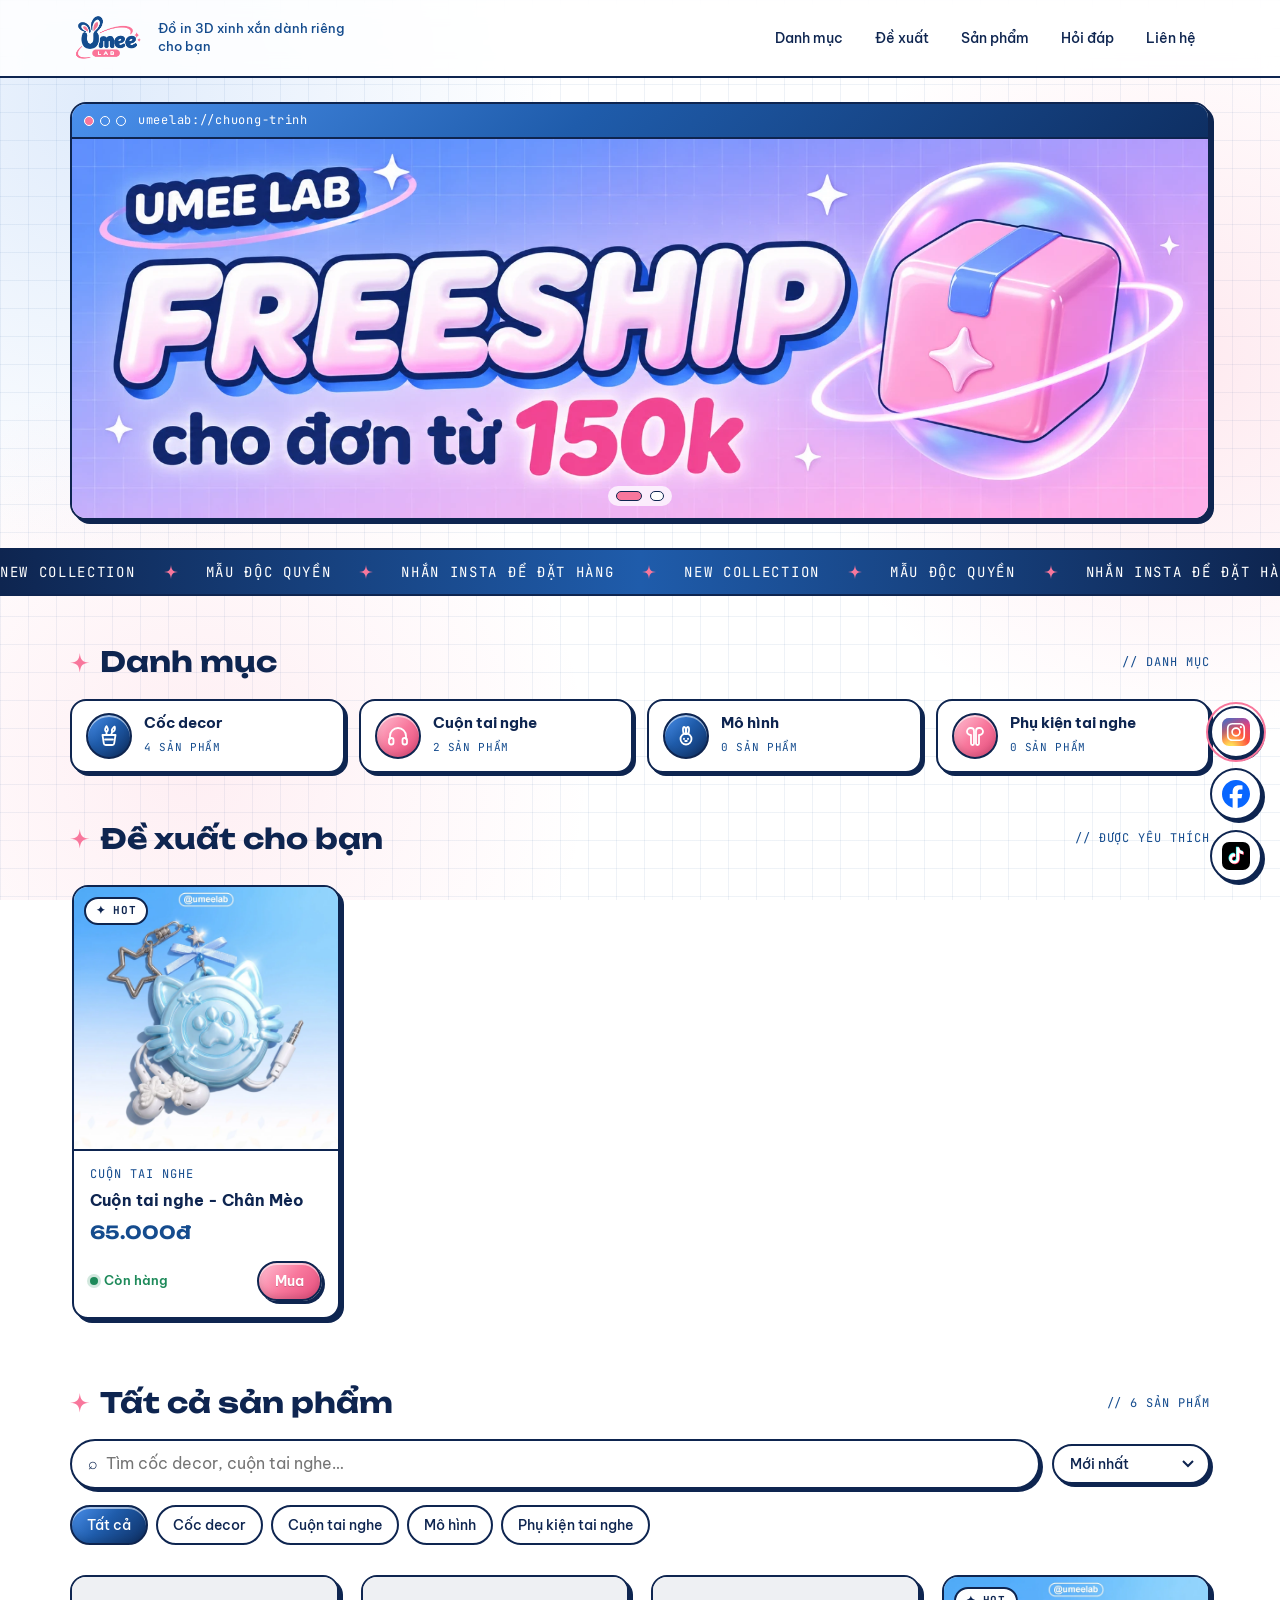
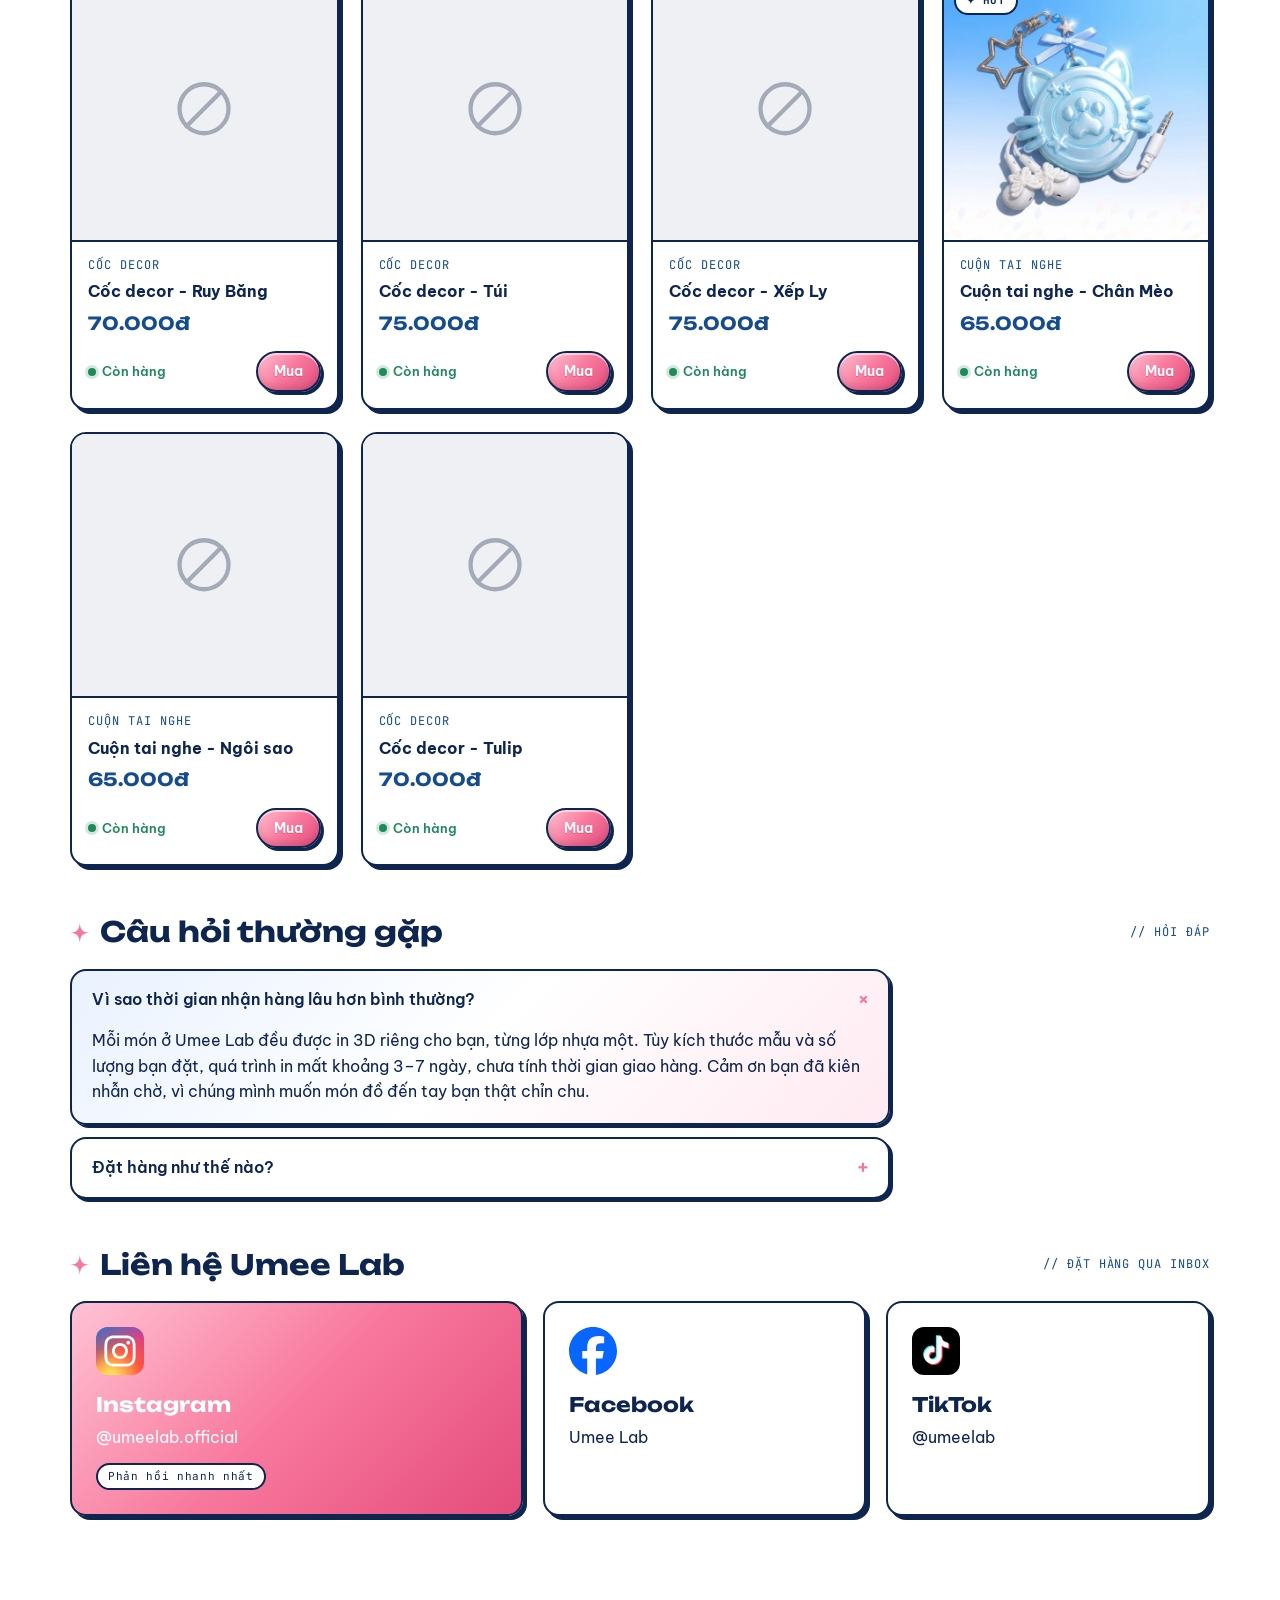
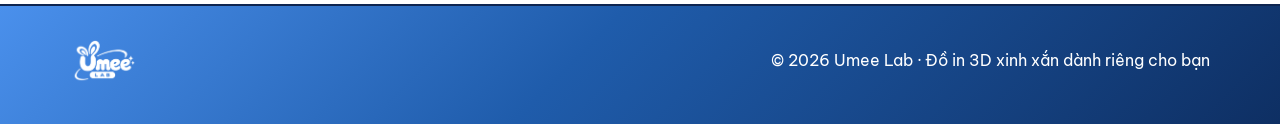
==== index.html @ 1fc9a385 "Cập nhật trang 14:32:53 11/11/2026" ====
<!doctype html>
<html lang="vi">
<head>
<meta charset="utf-8">
<meta name="viewport" content="width=device-width,initial-scale=1">
<title>Umee Lab · Đồ in 3D</title>
<meta name="description" content="Umee Lab - đồ in 3D xinh xắn dành riêng cho bạn. Xem sản phẩm và nhắn Instagram để đặt hàng.">
<link rel="icon" href="assets/favicon.png">
<link rel="preconnect" href="https://fonts.googleapis.com">
<link rel="stylesheet" href="https://fonts.googleapis.com/css2?family=Be+Vietnam+Pro:wght@400;500;600;700&family=JetBrains+Mono:wght@500;700&family=Unbounded:wght@600;800&display=swap">
<link rel="stylesheet" href="style.css?v=07488c04">
</head>
<body>
<header class="hd" id="hd"></header>

<main>
  <div class="hero wrap"><div class="win slider" id="slider"></div></div>
  <div class="marquee" aria-hidden="true"><div id="mq"></div></div>

  <section id="categories" class="wrap">
    <div class="sec-hd rv"><h2>Danh mục</h2><span class="mono">// danh mục</span></div>
    <div class="cats" id="cats"></div>
  </section>

  <section id="featured" class="wrap">
    <div class="sec-hd rv"><h2>Đề xuất cho bạn</h2><span class="mono">// được yêu thích</span></div>
    <div class="row" id="featured-list"></div>
  </section>

  <section id="all" class="wrap">
    <div class="sec-hd rv"><h2>Tất cả sản phẩm</h2><span class="mono" id="count"></span></div>
    <div class="tools">
      <label class="search"><span aria-hidden="true">⌕</span><input id="q" type="search" placeholder="Tìm cốc decor, cuộn tai nghe…" aria-label="Tìm sản phẩm"></label>
      <select class="chip" id="sort" aria-label="Sắp xếp">
        <option value="">Mới nhất</option><option value="asc">Giá thấp → cao</option><option value="desc">Giá cao → thấp</option>
      </select>
    </div>
    <div class="chips" id="filters"></div>
    <div class="grid" id="all-list"></div>
  </section>

  <section id="faq" class="wrap">
    <div class="sec-hd rv"><h2>Câu hỏi thường gặp</h2><span class="mono">// hỏi đáp</span></div>
    <div class="faq" id="faq-list"></div>
  </section>

  <section id="contact" class="wrap">
    <div class="sec-hd rv"><h2>Liên hệ Umee Lab</h2><span class="mono">// đặt hàng qua inbox</span></div>
    <div class="socials" id="socials"></div>
  </section>
</main>

<footer id="ft"></footer>

<script src="data.js?v=07488c04"></script>
<script src="app.js?v=07488c04"></script>
<script>
shell();
document.querySelectorAll(".sec-hd h2").forEach(h => h.innerHTML = SPARK + `<span>${h.textContent}</span>`);

// Banner: chỉ hiện ảnh bạn tải lên, tỉ lệ 3:1
const sl = $("#slider");
const bannerHTML = (b, i) => {
  const img = `<img src="${esc(b.image)}" alt="${esc(b.alt)}" ${i ? 'loading="lazy"' : ""}>`;
  return b.link ? `<a class="slide ${i ? "" : "on"}" href="${esc(b.link)}">${img}</a>` : `<div class="slide ${i ? "" : "on"}">${img}</div>`;
};
const banners = S.banners.filter(b => b.image);
if (!banners.length) $(".hero").hidden = true;
sl.innerHTML = `<div class="bar"><i></i><i></i><i></i><span>umeelab://chuong-trinh</span></div><div class="slides">${banners.map(bannerHTML).join("")}</div>
  ${banners.length > 1 ? `<div class="dots">${banners.map((_, i) => `<button aria-label="Banner ${i + 1}" class="${i ? "" : "on"}"></button>`).join("")}</div>` : ""}`;
const slides = sl.querySelectorAll(".slide"), dots = sl.querySelectorAll(".dots button");
let cur = 0, timer;
const go = n => { slides[cur].classList.remove("on"); dots[cur]?.classList.remove("on"); cur = (n + slides.length) % slides.length; slides[cur].classList.add("on"); dots[cur]?.classList.add("on"); };
const auto = () => { clearInterval(timer); if (slides.length > 1) timer = setInterval(() => go(cur + 1), 5000); };
dots.forEach((d, i) => d.onclick = () => { go(i); auto(); });
// Vuốt trên điện thoại
let sx = null;
sl.addEventListener("touchstart", e => sx = e.touches[0].clientX, { passive: true });
sl.addEventListener("touchend", e => { if (sx === null) return; const dx = e.changedTouches[0].clientX - sx; if (Math.abs(dx) > 40) { go(cur + (dx < 0 ? 1 : -1)); auto(); } sx = null; });
auto();

// Dải chữ chạy: lặp 2 nửa giống nhau để chạy liền mạch
const half = Array(3).fill(S.marquee.map(t => `<span>${esc(t)} ${SPARK}</span>`).join("")).join("");
$("#mq").innerHTML = half + half;

// Danh mục
let activeCat = "";
const renderCats = () => $("#cats").innerHTML = S.categories.map(c => `<button class="cat ${c.id === activeCat ? "on" : ""}" data-cat="${esc(c.id)}"><span class="ic">${icon(c.icon)}</span><span><b>${esc(c.name)}</b><small>${S.products.filter(p => p.category === c.id).length} SẢN PHẨM</small></span></button>`).join("");
$("#cats").onclick = e => { const b = e.target.closest("[data-cat]"); if (b) { activeCat = b.dataset.cat; renderAll(); $("#all").scrollIntoView(); } };

$("#featured-list").innerHTML = S.products.filter(p => p.featured).map(cardHTML).join("");

// Tất cả sản phẩm + lọc
function renderAll() {
  renderCats();
  $("#filters").innerHTML = [{ id: "", name: "Tất cả" }, ...S.categories].map(c => `<button class="chip ${c.id === activeCat ? "on" : ""}" data-f="${esc(c.id)}">${esc(c.name)}</button>`).join("");
  const q = $("#q").value.trim().toLowerCase(), sort = $("#sort").value;
  let list = S.products.filter(p => (!activeCat || p.category === activeCat) && (!q || p.name.toLowerCase().includes(q)));
  if (sort) list = [...list].sort((a, b) => sort === "asc" ? a.price - b.price : b.price - a.price);
  $("#count").textContent = `// ${list.length} sản phẩm`;
  $("#all-list").innerHTML = list.length ? list.map(cardHTML).join("") : `<div class="empty" style="grid-column:1/-1">Chưa có món nào khớp. Thử từ khóa khác nhé ✦</div>`;
  reveal();
}
$("#filters").onclick = e => { const b = e.target.closest("[data-f]"); if (b) { activeCat = b.dataset.f; renderAll(); } };
$("#q").oninput = renderAll; $("#sort").onchange = renderAll;
renderAll();

$("#faq-list").innerHTML = S.faq.map((f, i) => `<details class="rv" ${i ? "" : "open"}><summary>${esc(f.q)}</summary><p>${esc(f.a)}</p></details>`).join("");
$("#socials").innerHTML = S.socials.map((s, i) => `<a class="win soc rv ${i ? "" : "first"}" href="${esc(s.url)}" target="_blank" rel="noopener">
  ${socialIcon(s)}<b>${esc(s.label)}</b><span>${esc(s.handle)}</span>${s.note ? `<span class="note">${esc(s.note)}</span>` : ""}</a>`).join("");
reveal();
</script>
<script>if(location.protocol==='https:'){var s=document.createElement('script');s.defer=true;s.src='https://static.cloudflareinsights.com/beacon.min.js';s.setAttribute('data-cf-beacon','{"token":"0f115ffa048c4579a0ce42ade7105224"}');document.head.appendChild(s)}</script>
</body>
</html>
---- style.css ----
:root{
  --ink:#0E2550; --blue:#154C8E; --blue-2:#3D86E8; --pink:#F8779C; --pink-2:#FFB3C9;
  --g-blue:linear-gradient(135deg,#4A90EC 0%,#1F5CAB 45%,#0E2F63 100%);
  --g-pink:linear-gradient(135deg,#FFC2D4 0%,#F8779C 50%,#E44C7C 100%);
  --g-mix:linear-gradient(120deg,#1F5CAB 0%,#7C79DA 50%,#F8779C 100%);
  --g-soft:linear-gradient(135deg,#EAF2FF 0%,#FFFFFF 50%,#FFEAF2 100%);
  --g-text:linear-gradient(90deg,#0E2550,#1F5CAB 60%,#E44C7C);
  --gloss:inset 0 2px 0 rgba(255,255,255,.55),inset 0 -3px 6px rgba(0,0,0,.12);
  --grid:rgba(21,76,142,.07); --line:2px solid var(--ink); --shadow:4px 4px 0 var(--ink); --r:16px;
  --head:"Unbounded",system-ui,sans-serif; --body:"Be Vietnam Pro",system-ui,sans-serif; --mono:"JetBrains Mono",ui-monospace,monospace;
}
*{box-sizing:border-box;margin:0}
html{scroll-behavior:smooth;scroll-padding-top:90px}
body{font-family:var(--body);color:var(--ink);line-height:1.6;background:#fff;
  background-image:radial-gradient(circle at 8% 12%,rgba(61,134,232,.16),transparent 32%),radial-gradient(circle at 92% 40%,rgba(248,119,156,.16),transparent 30%),radial-gradient(circle at 15% 85%,rgba(248,119,156,.12),transparent 30%),linear-gradient(var(--grid) 1px,transparent 1px),linear-gradient(90deg,var(--grid) 1px,transparent 1px);
  background-size:100% 100%,100% 100%,100% 100%,28px 28px,28px 28px;background-attachment:fixed}
img{max-width:100%;display:block}
a{color:inherit;text-decoration:none}
button{font:inherit;color:inherit;cursor:pointer;background:none;border:0}
.wrap{max-width:1180px;margin-inline:auto;padding-inline:20px}
.mono{font-family:var(--mono);font-size:12px;letter-spacing:.08em;text-transform:uppercase}
.ico{width:1em;height:1em;flex:none;fill:none;stroke:currentColor;stroke-width:1.8;stroke-linecap:round;stroke-linejoin:round}
.spark{display:inline-block;width:1em;height:1em;flex:none}
:focus-visible{outline:3px solid var(--pink);outline-offset:3px}

/* header */
.hd{position:sticky;top:0;z-index:50;background:rgba(255,255,255,.85);backdrop-filter:blur(10px);border-bottom:var(--line)}
.hd .wrap{display:flex;align-items:center;gap:24px;height:76px}
.logo{display:flex;align-items:center;gap:14px}
.logo img{height:50px;width:auto;transition:transform .3s}
.logo:hover img{transform:rotate(-4deg) scale(1.05)}
.logo small{font-size:13px;font-weight:500;line-height:1.35;max-width:190px;color:var(--blue)}
.nav{display:flex;gap:4px;margin-left:auto}
.nav a{padding:8px 14px;border-radius:99px;font-weight:500;font-size:14px;transition:background .2s,color .2s}
.nav a:hover{background:var(--g-soft);color:var(--blue)}
.menu-btn{display:none;margin-left:auto;border:var(--line);border-radius:12px;width:44px;height:44px;font-size:20px}

/* buttons: glossy y2k */
.btn{display:inline-flex;align-items:center;gap:8px;padding:11px 22px;border:var(--line);border-radius:99px;font-weight:600;background:#fff;box-shadow:var(--gloss),var(--shadow);transition:transform .15s,box-shadow .15s}
.btn:hover{transform:translate(-2px,-2px);box-shadow:var(--gloss),6px 6px 0 var(--ink)}
.btn:active{transform:translate(3px,3px);box-shadow:var(--gloss),1px 1px 0 var(--ink)}
.btn.pink{background:var(--g-pink);color:#fff;text-shadow:0 1px 0 rgba(0,0,0,.15)}
.btn.blue{background:var(--g-blue);color:#fff}
.btn.sm{padding:7px 16px;font-size:14px;box-shadow:var(--gloss),3px 3px 0 var(--ink)}

/* y2k window frame */
.win{border:var(--line);border-radius:var(--r);background:#fff;box-shadow:var(--shadow);overflow:hidden}
.bar{display:flex;align-items:center;gap:6px;padding:7px 12px;border-bottom:var(--line);background:var(--g-blue);color:#fff}
.bar.pink{background:var(--g-pink)}
.bar i{width:10px;height:10px;border-radius:50%;border:1.5px solid #fff;flex:none}
.bar i:first-child{background:var(--pink)}
.bar span{margin-left:6px;font-family:var(--mono);font-size:12px;letter-spacing:.06em;white-space:nowrap;overflow:hidden;text-overflow:ellipsis}

/* banner: chỉ hiện ảnh, luôn giữ tỉ lệ 3:1 (ảnh nên làm 1800×600) */
.hero{padding-top:24px}
.slider{position:relative}
.slides{display:grid;aspect-ratio:3/1;background:#EEF0F3}
.slide{grid-area:1/1;opacity:0;visibility:hidden;transition:opacity .7s,visibility .7s}
.slide.on{opacity:1;visibility:visible}
.slide img{width:100%;height:100%;object-fit:cover}
.dots{position:absolute;bottom:12px;left:50%;translate:-50% 0;display:flex;gap:8px;z-index:2;padding:5px 8px;border-radius:99px;background:rgba(255,255,255,.75);backdrop-filter:blur(4px)}
.dots button{width:10px;height:10px;border-radius:99px;border:1.5px solid var(--ink);background:#fff;transition:width .3s,background .3s}
.dots button.on{width:26px;background:var(--pink)}
@keyframes sway{50%{transform:rotate(25deg) scale(1.1)}}
@keyframes up{from{opacity:0;transform:translateY(18px)}}

.marquee{margin-top:28px;border-block:var(--line);background:linear-gradient(90deg,#0E2550,#1F5CAB 50%,#0E2550);color:#fff;overflow:hidden;white-space:nowrap}
.marquee div{display:inline-flex;padding:11px 0;animation:mq 70s linear infinite}
.marquee span{display:inline-flex;align-items:center;gap:28px;padding-right:28px;font-family:var(--mono);font-size:14px;letter-spacing:.12em}
.marquee .spark{color:var(--pink)}
@keyframes mq{to{transform:translateX(-50%)}}

/* sections */
section.wrap{margin-top:48px}
.sec-hd{display:flex;align-items:center;justify-content:space-between;gap:8px 16px;margin-bottom:18px;flex-wrap:wrap}
.sec-hd h2{font-family:var(--head);font-size:clamp(22px,2.4vw,28px);line-height:1.3;display:flex;align-items:center;gap:10px}
.sec-hd h2 span{color:var(--ink)}
.sec-hd h2 .spark{color:var(--pink);width:.7em;height:.7em;animation:sway 3s ease-in-out infinite}
.sec-hd .mono{color:var(--blue)}

/* categories: compact */
.cats{display:grid;grid-template-columns:repeat(auto-fill,minmax(220px,1fr));gap:14px}
.cat{display:flex;align-items:center;gap:12px;padding:12px 14px;text-align:left;border:var(--line);border-radius:var(--r);background:#fff;box-shadow:3px 3px 0 var(--ink);transition:transform .2s,box-shadow .2s}
.cat:hover,.cat.on{transform:translateY(-4px);box-shadow:3px 7px 0 var(--ink)}
.cat.on{background:var(--g-soft)}
.cat .ic{width:46px;height:46px;border-radius:50%;display:grid;place-items:center;flex:none;color:#fff;border:2px solid var(--ink);box-shadow:var(--gloss);transition:transform .35s}
.cat:nth-child(odd) .ic{background:var(--g-blue)} .cat:nth-child(even) .ic{background:var(--g-pink)}
.cat .ic .ico{width:24px;height:24px}
.cat:hover .ic{transform:rotate(-12deg) scale(1.08)}
.cat b{display:block;font-size:15px;line-height:1.3}
.cat small{font-family:var(--mono);font-size:11px;color:var(--blue);letter-spacing:.06em}

.row{display:grid;grid-auto-flow:column;grid-auto-columns:minmax(240px,calc((100% - 60px)/4));gap:20px;overflow-x:auto;padding:10px 6px 18px 2px;scroll-snap-type:x mandatory;scrollbar-width:thin}
.row>*{scroll-snap-align:start}
.grid{display:grid;grid-template-columns:repeat(auto-fill,minmax(230px,1fr));gap:22px;padding-top:6px}

/* product card */
.card{display:flex;flex-direction:column;transition:transform .25s cubic-bezier(.3,1.4,.6,1),box-shadow .25s}
.card:hover{transform:translateY(-7px);box-shadow:4px 9px 0 var(--ink),0 22px 34px rgba(21,76,142,.18)}
.card .ph{position:relative;aspect-ratio:1;border-bottom:var(--line);overflow:hidden;display:block}
.card .ph img,.ph-fake{width:100%;height:100%;object-fit:cover;transition:transform .5s}
.card:hover .ph img,.card:hover .ph-fake{transform:scale(1.05)}
.ph-fake{display:flex;flex-direction:column;align-items:center;justify-content:center;gap:8px;background:#EEF0F3;color:#A3AAB8}
.ph-fake .ico{width:28%;height:28%;stroke-width:1.4}
.card.sold .ph img,.card.sold .ph-fake{filter:grayscale(.7) opacity(.75)}
.tags{position:absolute;top:10px;left:10px;display:flex;gap:6px;flex-wrap:wrap}
.tag{font-family:var(--mono);font-size:11px;font-weight:700;letter-spacing:.06em;padding:3px 10px;border:2px solid var(--ink);border-radius:99px;background:#fff}
.tag.out{background:var(--ink);color:#fff}
.st{font-size:13px;font-weight:600;display:inline-flex;align-items:center;gap:6px}
.st::before{content:"";width:8px;height:8px;border-radius:50%;background:currentColor;box-shadow:0 0 0 3px color-mix(in srgb,currentColor 20%,transparent)}
.st.in{color:#1E8A5A}.st.out{color:#B4324F}
.card .bd{padding:14px 16px 16px;display:flex;flex-direction:column;gap:6px;flex:1}
.card h3{font-size:16px;line-height:1.35}
.price b{font-family:var(--head);font-size:18px;color:var(--blue)}
.card .ft{display:flex;align-items:center;justify-content:space-between;gap:8px;margin-top:auto;padding-top:8px}

/* toolbar */
.tools{display:flex;gap:12px;flex-wrap:wrap;margin-bottom:16px;align-items:center}
.search{flex:1;min-width:220px;display:flex;align-items:center;gap:8px;border:var(--line);border-radius:99px;padding:0 16px;background:#fff;box-shadow:3px 3px 0 var(--ink)}
.search input{border:0;outline:0;font:inherit;padding:10px 0;width:100%;background:none;color:var(--ink)}
.chips{display:flex;gap:8px;flex-wrap:wrap;margin-bottom:24px}
.chip{padding:7px 15px;border:var(--line);border-radius:99px;font-size:14px;font-weight:500;background:#fff;transition:background .2s,color .2s}
.chip.on{background:var(--g-blue);color:#fff;box-shadow:var(--gloss)}
select.chip{appearance:none;padding:9px 34px 9px 16px;background:#fff url("data:image/svg+xml,%3Csvg xmlns='http://www.w3.org/2000/svg' width='12' height='8'%3E%3Cpath d='M1 1l5 5 5-5' stroke='%230E2550' stroke-width='2' fill='none'/%3E%3C/svg%3E") no-repeat right 14px center;font-family:inherit;color:var(--ink);box-shadow:3px 3px 0 var(--ink)}
.empty{padding:40px;text-align:center;border:2px dashed var(--ink);border-radius:var(--r);background:#fff}

/* faq */
.faq{display:grid;gap:12px;max-width:820px}
.faq details{border:var(--line);border-radius:var(--r);background:#fff;box-shadow:3px 3px 0 var(--ink);transition:background .3s}
.faq details[open]{background:var(--g-soft)}
.faq summary{list-style:none;cursor:pointer;padding:16px 20px;font-weight:600;display:flex;justify-content:space-between;gap:12px}
.faq summary::-webkit-details-marker{display:none}
.faq summary::after{content:"+";font-family:var(--head);color:var(--pink);transition:transform .3s}
.faq details[open] summary::after{transform:rotate(45deg)}
.faq details p{padding:0 20px 18px;animation:up .4s both}

/* contact */
.socials{display:grid;grid-template-columns:1.4fr 1fr 1fr;gap:20px}
.soc{display:flex;flex-direction:column;gap:4px;padding:24px;transition:transform .25s,box-shadow .25s}
.soc:hover{transform:translateY(-6px);box-shadow:4px 9px 0 var(--ink)}
.soc img{width:48px;height:48px;margin-bottom:10px}
.soc b{font-family:var(--head);font-size:20px}
.soc.first{background:var(--g-pink);color:#fff}
.soc .note{align-self:flex-start;margin-top:8px;font-family:var(--mono);font-size:11px;letter-spacing:.06em;padding:3px 10px;border-radius:99px;background:#fff;color:var(--ink);border:2px solid var(--ink)}

footer{margin-top:88px;border-top:var(--line);background:var(--g-blue);color:#fff;padding:32px 0 40px}
footer .wrap{display:flex;justify-content:space-between;align-items:center;gap:16px;flex-wrap:wrap}
footer img{height:46px}

/* floating socials bottom-left */
.fab{position:fixed;right:18px;bottom:18px;z-index:60;display:flex;flex-direction:column;gap:10px}
.fab a{width:52px;height:52px;border-radius:50%;background:#fff;border:var(--line);display:grid;place-items:center;box-shadow:3px 3px 0 var(--ink);transition:transform .2s;position:relative;animation:pop .5s both}
.fab a:nth-child(2){animation-delay:.1s}.fab a:nth-child(3){animation-delay:.2s}
.fab a:hover{transform:scale(1.12) rotate(-6deg)}
.fab img{width:28px;height:28px}
.fab a:first-child::after{content:"";position:absolute;inset:-6px;border-radius:50%;border:2px solid var(--pink);animation:pulse 2s ease-out infinite}
.fab a span{position:absolute;right:62px;white-space:nowrap;font-size:13px;font-weight:600;padding:4px 10px;border-radius:99px;background:var(--ink);color:#fff;opacity:0;transform:translateX(6px);transition:.2s;pointer-events:none}
.fab a:hover span,.fab a:focus-visible span{opacity:1;transform:none}
@keyframes pulse{from{transform:scale(.9);opacity:1}to{transform:scale(1.35);opacity:0}}
@keyframes pop{from{transform:scale(0)}}

/* buy modal */
.modal{position:fixed;inset:0;z-index:100;display:grid;place-items:center;padding:20px;background:rgba(14,37,80,.45);backdrop-filter:blur(4px);opacity:0;visibility:hidden;transition:opacity .25s,visibility .25s}
.modal.on{opacity:1;visibility:visible}
.modal .win{width:min(440px,100%);transform:scale(.9) translateY(20px);transition:transform .3s cubic-bezier(.3,1.5,.6,1)}
.modal.on .win{transform:none}
.modal .bar button{margin-left:auto;color:#fff;font-size:22px;line-height:1;padding:0 4px}
.modal .in{padding:20px;display:grid;gap:12px}
.modal .in>p{font-size:15px}
.modal .ch{display:flex;align-items:center;gap:14px;padding:14px 16px;border:var(--line);border-radius:var(--r);transition:transform .15s,box-shadow .15s;background:#fff}
.modal .ch:hover{transform:translate(-2px,-2px);box-shadow:4px 4px 0 var(--ink)}
.modal .ch img{width:36px;height:36px;flex:none}
.modal .ch div{flex:1}
.modal .ch b{display:block}
.modal .ch small{font-size:13px}
.modal .ch.first{background:var(--g-pink);color:#fff;box-shadow:var(--gloss),var(--shadow);padding:18px 16px}
.modal .ch .note{font-family:var(--mono);font-size:11px;padding:2px 8px;border-radius:99px;background:#fff;color:var(--ink);border:2px solid var(--ink);margin-left:6px;white-space:nowrap}
.copied{font-size:13px;color:var(--blue);min-height:1.2em}

/* product page */
.pd{display:grid;grid-template-columns:1fr 1fr;gap:44px;padding-top:32px;align-items:start}
.gal .main{aspect-ratio:1;position:relative;display:grid;overflow:hidden;touch-action:pan-y}
.gal .pic{grid-area:1/1;opacity:0;transition:opacity .35s;cursor:zoom-in}
.gal .pic.on{opacity:1;z-index:1}
.gal .pic img,.gal .pic .ph-fake{width:100%;height:100%;object-fit:cover}
.gal .nav-l,.gal .nav-r,.lb .nav-l,.lb .nav-r{position:absolute;top:50%;translate:0 -50%;z-index:2;width:42px;height:42px;border-radius:50%;background:#fff;border:var(--line);box-shadow:2px 2px 0 var(--ink);font-size:18px;transition:transform .15s}
.gal .nav-l,.lb .nav-l{left:12px} .gal .nav-r,.lb .nav-r{right:12px}
.gal .nav-l:hover,.gal .nav-r:hover{transform:scale(1.08)}
.count{position:absolute;bottom:12px;left:12px;z-index:2;font-family:var(--mono);font-size:12px;padding:3px 10px;border-radius:99px;background:var(--ink);color:#fff}
.zoom{position:absolute;top:12px;right:12px;z-index:2;width:38px;height:38px;border-radius:50%;background:#fff;border:var(--line);font-size:18px}
.thumbs{display:flex;gap:10px;margin-top:14px;overflow-x:auto;padding:2px 2px 8px}
.thumbs button{flex:none}
.lb{position:fixed;inset:0;z-index:120;background:rgba(14,37,80,.92);display:grid;place-items:center;padding:24px;opacity:0;visibility:hidden;transition:opacity .25s,visibility .25s}
.lb.on{opacity:1;visibility:visible}
.lb img{max-width:min(1000px,100%);max-height:88vh;object-fit:contain;border-radius:12px;background:#fff}
.lb-x{position:absolute;top:16px;right:16px;width:44px;height:44px;border-radius:50%;background:#fff;border:var(--line);font-size:24px;line-height:1}
.thumbs button{width:72px;height:72px;border:var(--line);border-radius:12px;overflow:hidden;opacity:.6;transition:opacity .2s,transform .2s}
.thumbs button.on,.thumbs button:hover{opacity:1;transform:translateY(-3px)}
.thumbs img{width:100%;height:100%;object-fit:cover}
.info h1{font-family:var(--head);font-size:clamp(26px,3.4vw,40px);line-height:1.2;margin:10px 0 14px}
.info .price b{font-size:30px}
.specs{margin:24px 0;border:var(--line);border-radius:var(--r);overflow:hidden;background:#fff}
.specs div{display:flex;justify-content:space-between;gap:16px;padding:12px 16px;border-bottom:1.5px dashed rgba(14,37,80,.25)}
.specs div:last-child{border:0}
.specs dt{color:var(--blue);font-weight:500}
.specs dd{font-weight:600;text-align:right}
.swatches{border:0;margin:22px 0 0;padding:0;display:flex;flex-wrap:wrap;gap:10px}
.swatches legend{width:100%;padding:0;margin-bottom:10px;color:var(--blue);font-weight:500}
.swatches legend b{color:var(--ink)}
.swatches label{cursor:pointer;position:relative}
.swatches input{position:absolute;opacity:0}
.swatches i{display:block;width:32px;height:32px;border-radius:50%;border:var(--line);box-shadow:var(--gloss);transition:transform .15s}
.swatches label:hover i{transform:scale(1.1)}
.swatches input:checked+i{outline:2.5px solid var(--pink);outline-offset:3px}
.swatches input:focus-visible+i{outline:2.5px solid var(--blue-2);outline-offset:3px}
.sr{position:absolute;width:1px;height:1px;overflow:hidden;clip:rect(0 0 0 0);white-space:nowrap}
.note-box{display:flex;gap:12px;padding:14px 16px;border-radius:var(--r);background:var(--g-soft);border:var(--line);font-size:14px;margin-bottom:24px}
.note-box .spark{color:var(--pink);width:20px;height:20px;margin-top:2px}
.back{display:inline-flex;gap:6px;font-weight:600;margin-top:20px}

/* reveal on scroll */
.rv{opacity:0;transform:translateY(28px);transition:opacity .7s,transform .7s}
.rv.show{opacity:1;transform:none}

/* tablet + mobile */
@media (max-width:900px){
  .nav{position:absolute;top:76px;left:0;right:0;flex-direction:column;background:#fff;border-bottom:var(--line);padding:12px 20px;display:none}
  .nav.open{display:flex}
  .menu-btn{display:block}
  .socials,.pd{grid-template-columns:1fr}
  .row{grid-auto-columns:minmax(180px,31%)}
}
/* điện thoại: mọi thứ gọn lại */
@media (max-width:560px){
  body{font-size:14px;background-size:100% 100%,100% 100%,100% 100%,22px 22px,22px 22px}
  :root{--line:1.5px solid var(--ink);--shadow:3px 3px 0 var(--ink);--r:12px}
  .wrap{padding-inline:14px}
  .hd .wrap{height:54px;gap:10px}
  .logo{gap:8px}
  .logo img{height:32px}
  .logo small{font-size:10.5px;max-width:130px;line-height:1.3}
  .menu-btn{width:36px;height:36px;font-size:16px;border-radius:10px}
  .nav{top:54px;padding:8px 14px}
  .nav a{padding:10px 12px}
  html{scroll-padding-top:64px}
  .hero{padding-top:14px}
  .bar{padding:4px 9px;gap:4px}
  .bar i{width:7px;height:7px;border-width:1px}
  .bar span{font-size:10px}
  .dots{gap:5px;bottom:6px;padding:3px 6px}
  .dots button{width:7px;height:7px;border-width:1.5px}
  .dots button.on{width:18px}
  .marquee{margin-top:14px}
  .marquee div{padding:6px 0}
  .marquee span{font-size:10.5px;gap:16px;padding-right:16px}
  section.wrap{margin-top:36px}
  .sec-hd{margin-bottom:14px;gap:4px 12px}
  .sec-hd h2{font-size:19px;gap:8px}
  .sec-hd .mono{font-size:10px}
  .mono{font-size:10px}
  .cats{grid-template-columns:1fr 1fr;gap:8px}
  .cat{gap:8px;padding:8px 10px;box-shadow:2px 2px 0 var(--ink)}
  .cat .ic{width:32px;height:32px;border-width:1.5px}
  .cat .ic .ico{width:17px;height:17px}
  .cat b{font-size:12.5px}
  .cat small{font-size:9px}
  .grid{grid-template-columns:1fr 1fr;gap:10px}
  .row{grid-auto-columns:42%;gap:10px;padding:6px 4px 12px 1px}
  .card:hover{transform:translateY(-4px);box-shadow:3px 6px 0 var(--ink)}
  .card .bd{padding:8px 10px 10px;gap:3px}
  .card h3{font-size:12.5px;line-height:1.3}
  .price b{font-size:13.5px}
  .st{font-size:11px;gap:4px}
  .st::before{width:6px;height:6px}
  .card .ft{padding-top:4px}
  .btn.sm{padding:4px 11px;font-size:12px;box-shadow:var(--gloss),2px 2px 0 var(--ink)}
  .tag{font-size:9px;padding:1px 7px;border-width:1.5px}
  .tags{top:6px;left:6px;gap:4px}
  .tools{gap:8px;margin-bottom:10px}
  .search{min-width:0;padding:0 12px;box-shadow:2px 2px 0 var(--ink)}
  .search input{padding:7px 0;font-size:13px}
  select.chip{padding:7px 30px 7px 12px;font-size:12.5px;box-shadow:2px 2px 0 var(--ink)}
  .chips{gap:6px;margin-bottom:14px;flex-wrap:nowrap;overflow-x:auto;padding-bottom:4px}
  .chip{padding:5px 11px;font-size:12px;white-space:nowrap}
  .faq{gap:8px}
  .faq summary{padding:11px 14px;font-size:13.5px}
  .faq details p{padding:0 14px 12px;font-size:13px}
  .socials{gap:10px}
  .soc{padding:14px;flex-direction:row;align-items:center;gap:12px;flex-wrap:wrap}
  .soc img{width:34px;height:34px;margin:0}
  .soc b{font-size:15px}
  .soc .note{margin:0}
  .btn{padding:9px 18px;font-size:14px}
  .fab{right:10px;bottom:10px;gap:6px}
  .fab a{width:38px;height:38px;box-shadow:2px 2px 0 var(--ink)}
  .fab img{width:21px;height:21px}
  .fab a:first-child::after{inset:-4px}
  footer{margin-top:48px;padding:20px 0 24px;font-size:12px}
  footer img{height:32px}
  footer .wrap{padding-right:56px}
  .modal .in{padding:14px;gap:9px}
  .modal .ch{padding:10px 12px}
  .modal .ch.first{padding:13px 12px}
  .modal .ch img{width:30px;height:30px}
  /* trang sản phẩm */
  .pd{gap:18px;padding-top:14px}
  .gal .nav-l,.gal .nav-r{width:32px;height:32px;font-size:14px}
  .gal .nav-l{left:8px}.gal .nav-r{right:8px}
  .count{font-size:10px;bottom:8px;left:8px}
  .zoom{width:30px;height:30px;font-size:14px;top:8px;right:8px}
  .thumbs{gap:8px;margin-top:10px}
  .thumbs button{width:52px;height:52px;border-radius:9px}
  .info h1{font-size:21px;margin:6px 0 8px}
  .info .price b{font-size:20px}
  .specs{margin:14px 0}
  .specs div{padding:8px 12px;font-size:13px}
  .note-box{font-size:12.5px;padding:10px 12px;margin-bottom:16px}
  .info .btn{width:100%;justify-content:center}
}
@media (prefers-reduced-motion:reduce){*,*::before,*::after{animation:none!important;transition:none!important}.rv{opacity:1;transform:none}html{scroll-behavior:auto}}
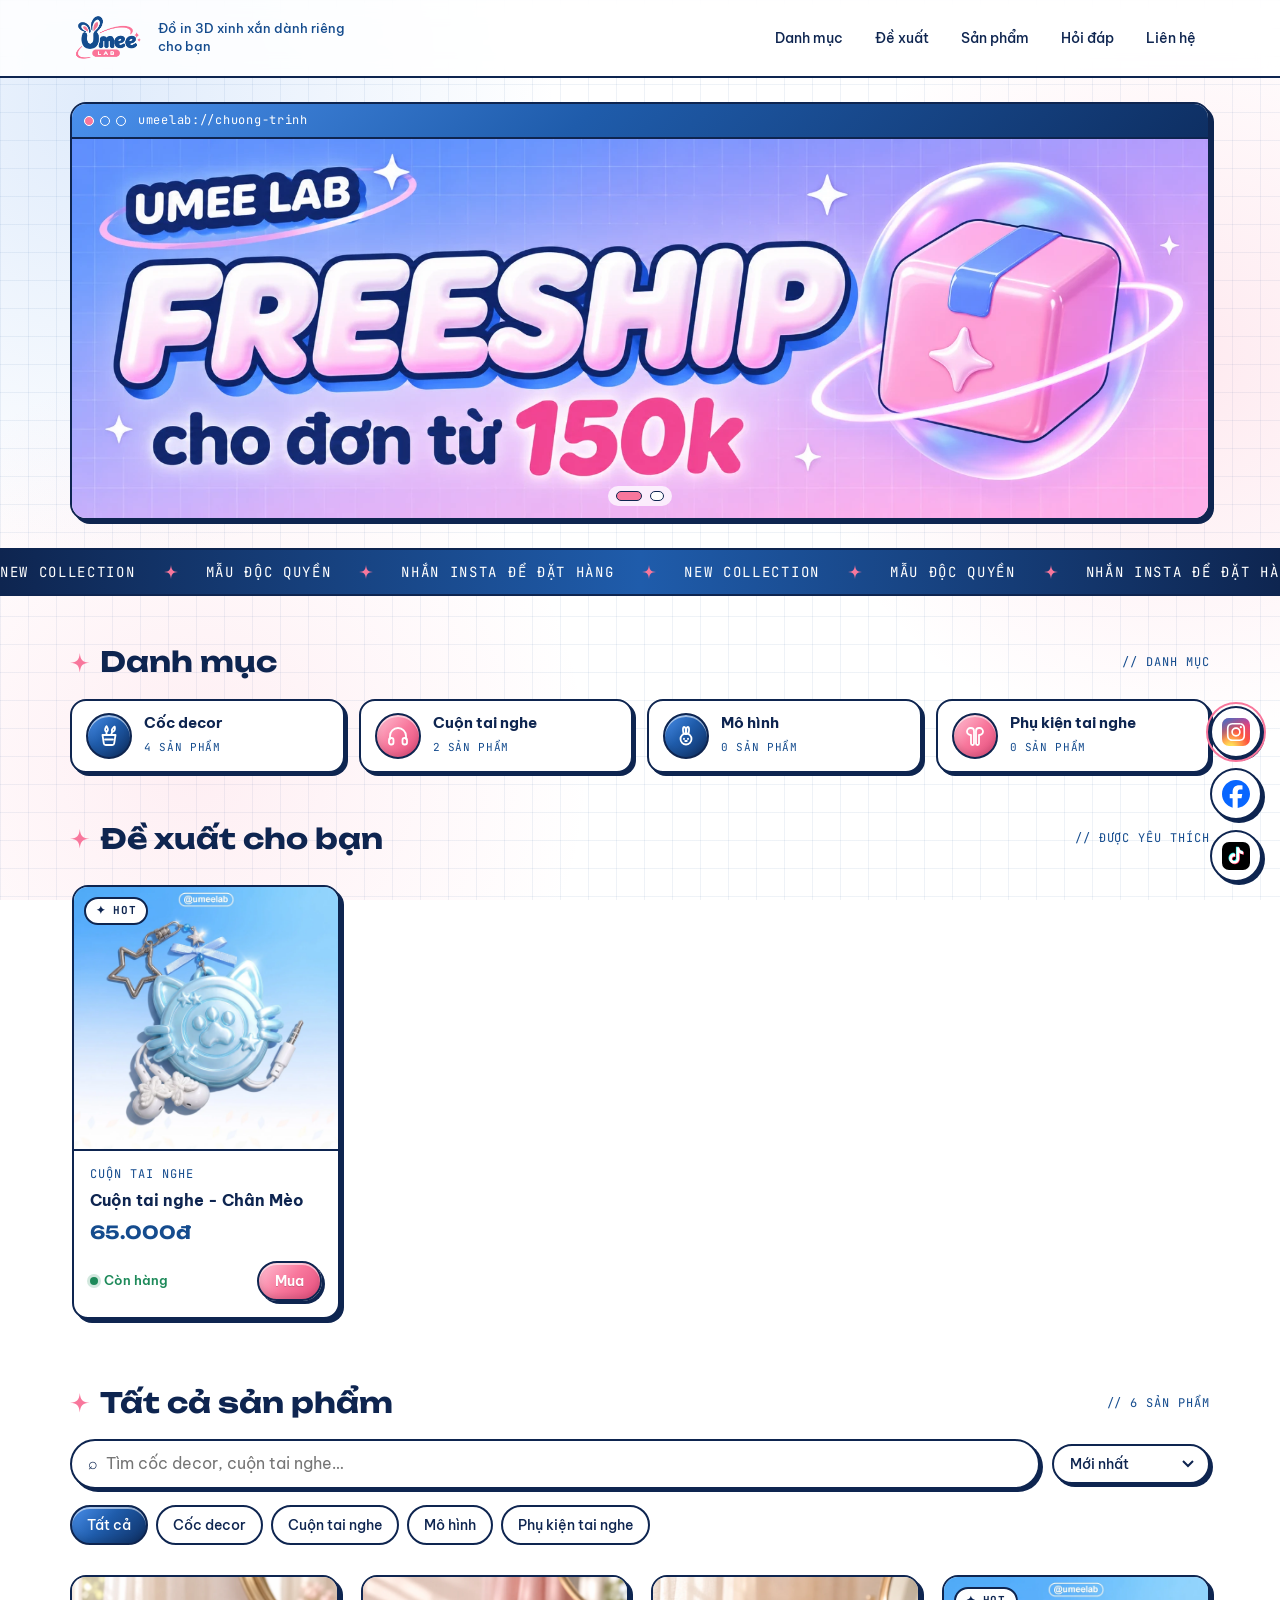
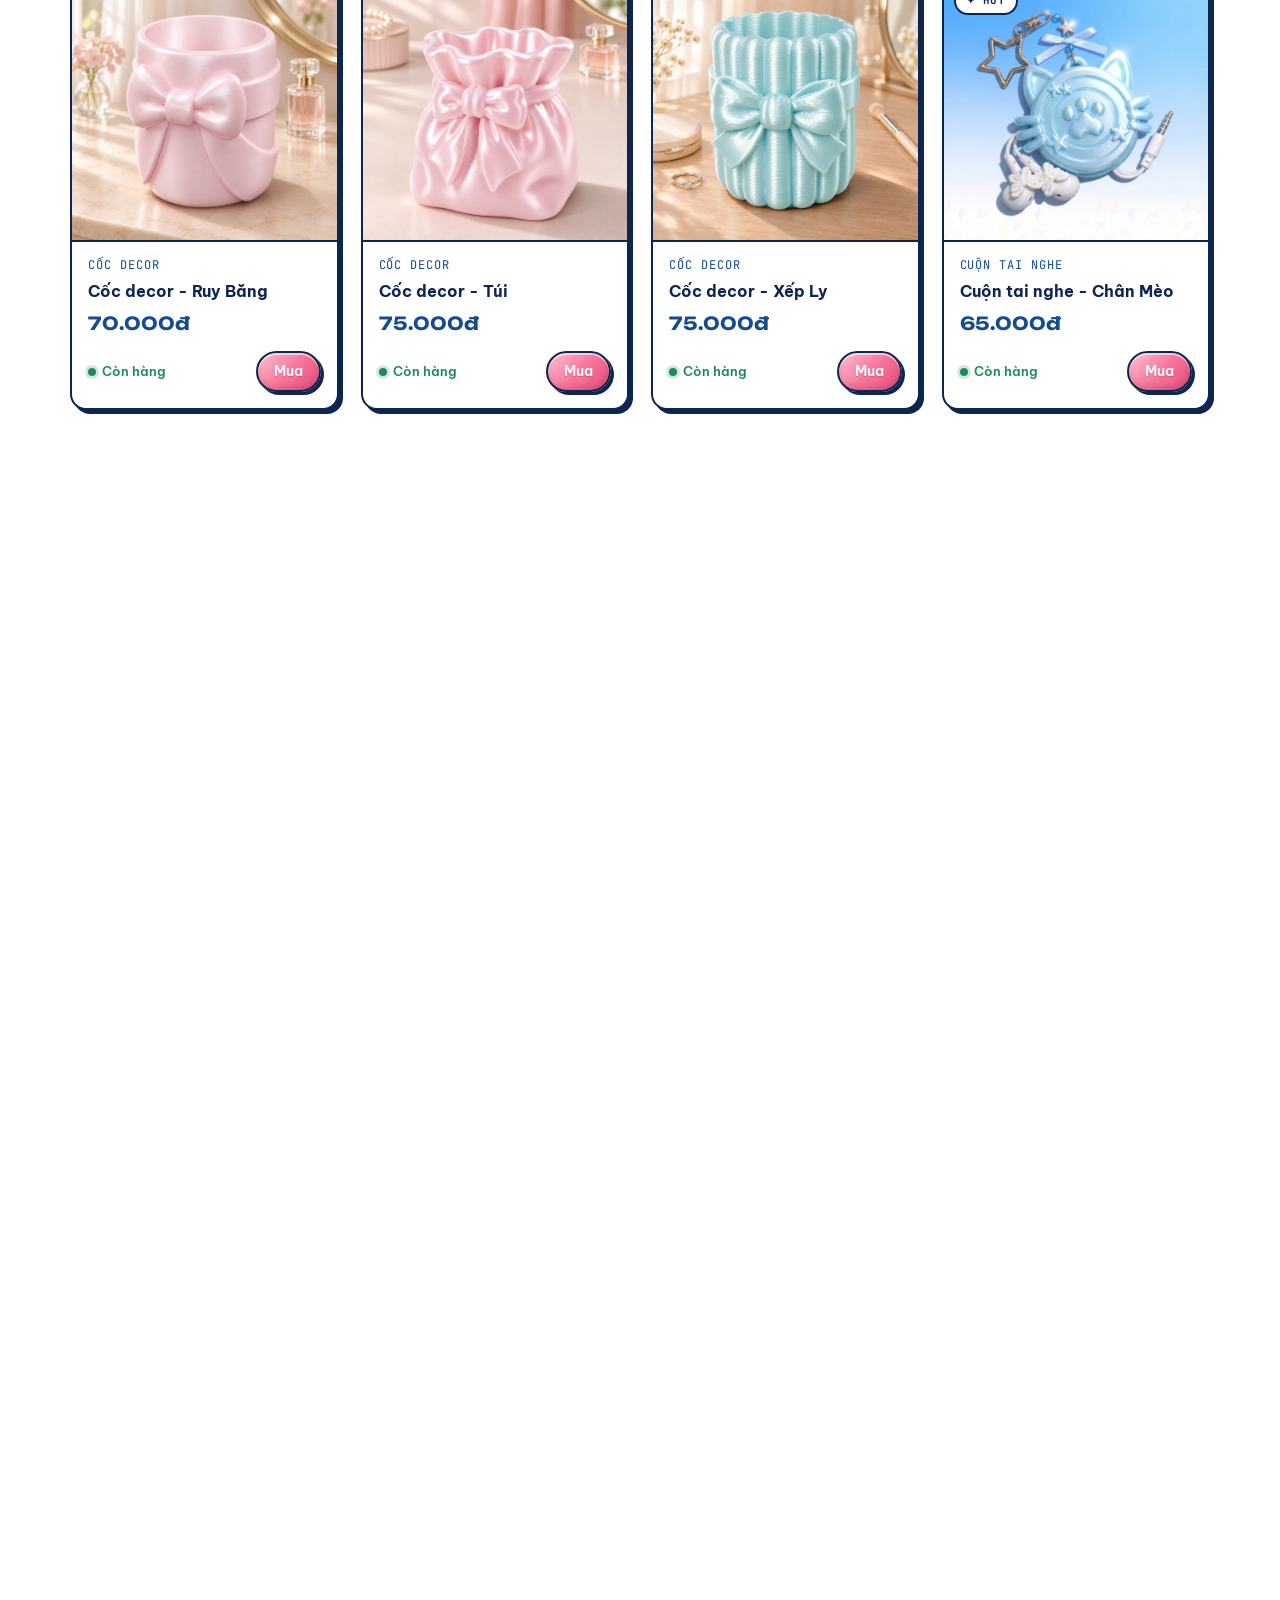
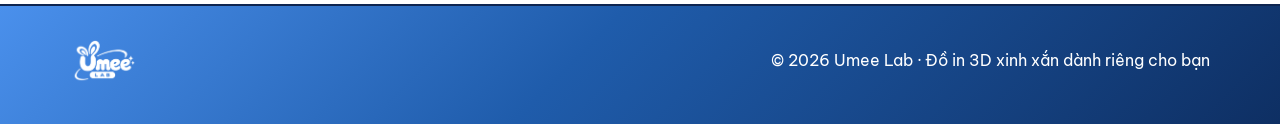
==== commit 7d1cf768: "Cập nhật trang 14:34:33 11/11/2026" ====
--- a/index.html
+++ b/index.html
@@ -8,7 +8,7 @@
 <link rel="icon" href="assets/favicon.png">
 <link rel="preconnect" href="https://fonts.googleapis.com">
 <link rel="stylesheet" href="https://fonts.googleapis.com/css2?family=Be+Vietnam+Pro:wght@400;500;600;700&family=JetBrains+Mono:wght@500;700&family=Unbounded:wght@600;800&display=swap">
-<link rel="stylesheet" href="style.css?v=07488c04">
+<link rel="stylesheet" href="style.css?v=3a2bbab7">
 </head>
 <body>
 <header class="hd" id="hd"></header>
@@ -52,8 +52,8 @@
 
 <footer id="ft"></footer>
 
-<script src="data.js?v=07488c04"></script>
-<script src="app.js?v=07488c04"></script>
+<script src="data.js?v=3a2bbab7"></script>
+<script src="app.js?v=3a2bbab7"></script>
 <script>
 shell();
 document.querySelectorAll(".sec-hd h2").forEach(h => h.innerHTML = SPARK + `<span>${h.textContent}</span>`);
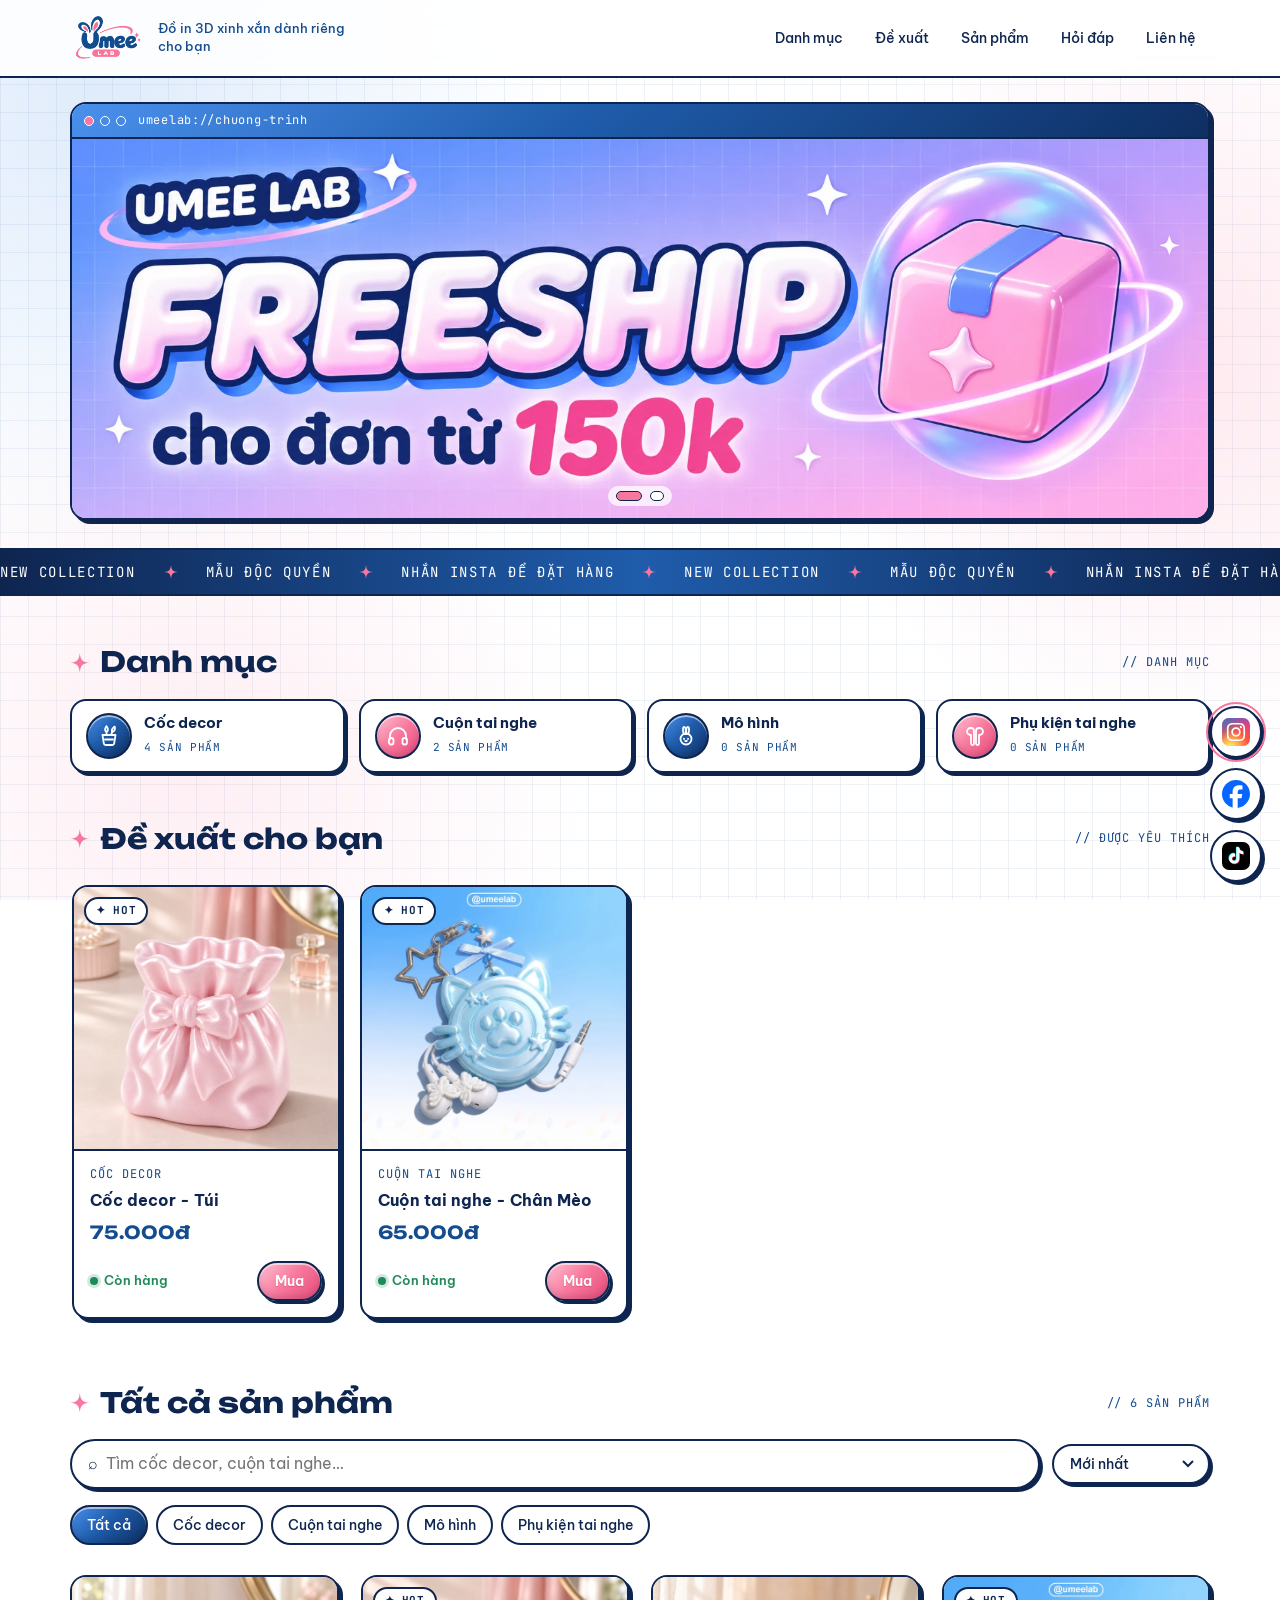
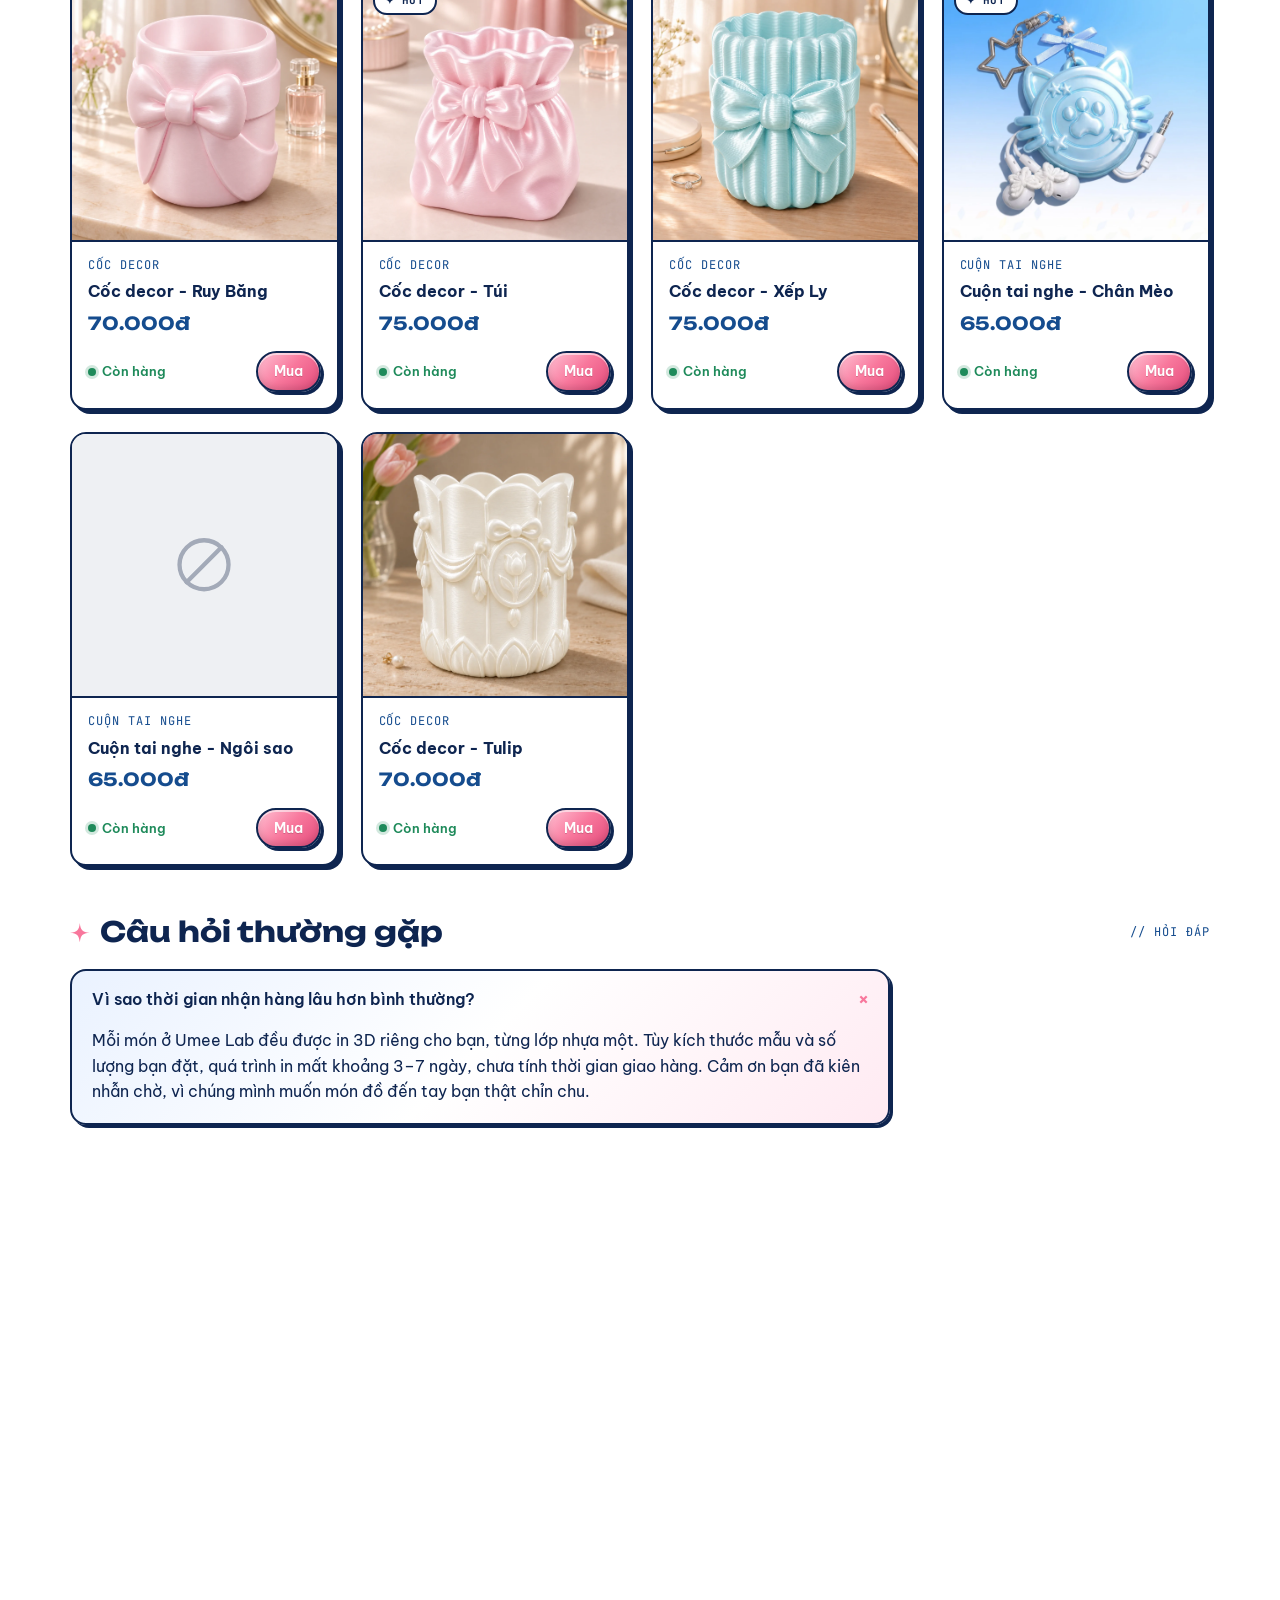
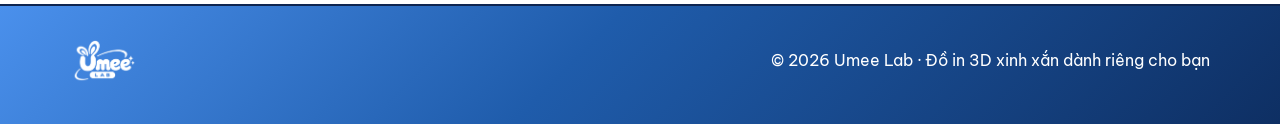
==== commit 042e30d6: "Cập nhật trang 15:21:58 11/11/2026" ====
--- a/index.html
+++ b/index.html
@@ -8,7 +8,7 @@
 <link rel="icon" href="assets/favicon.png">
 <link rel="preconnect" href="https://fonts.googleapis.com">
 <link rel="stylesheet" href="https://fonts.googleapis.com/css2?family=Be+Vietnam+Pro:wght@400;500;600;700&family=JetBrains+Mono:wght@500;700&family=Unbounded:wght@600;800&display=swap">
-<link rel="stylesheet" href="style.css?v=3a2bbab7">
+<link rel="stylesheet" href="style.css?v=0d219d67">
 </head>
 <body>
 <header class="hd" id="hd"></header>
@@ -52,8 +52,8 @@
 
 <footer id="ft"></footer>
 
-<script src="data.js?v=3a2bbab7"></script>
-<script src="app.js?v=3a2bbab7"></script>
+<script src="data.js?v=0d219d67"></script>
+<script src="app.js?v=0d219d67"></script>
 <script>
 shell();
 document.querySelectorAll(".sec-hd h2").forEach(h => h.innerHTML = SPARK + `<span>${h.textContent}</span>`);
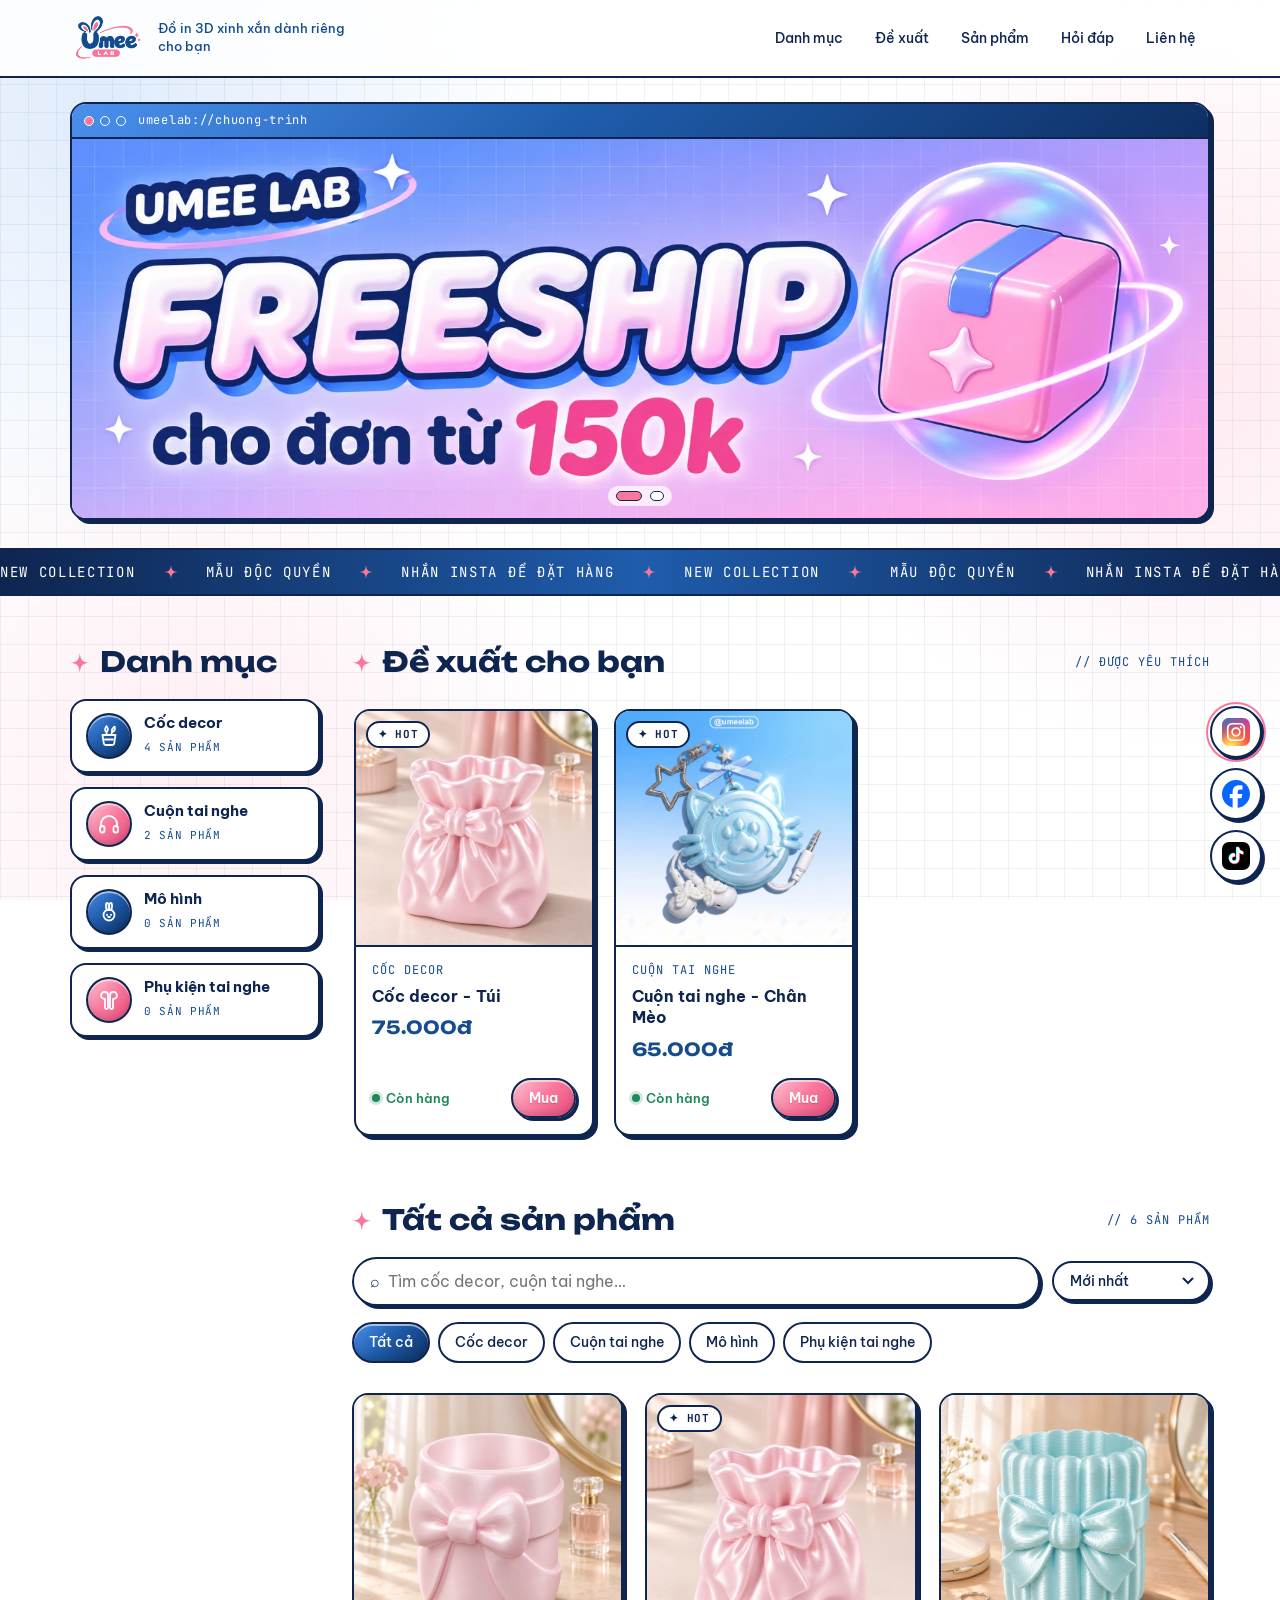
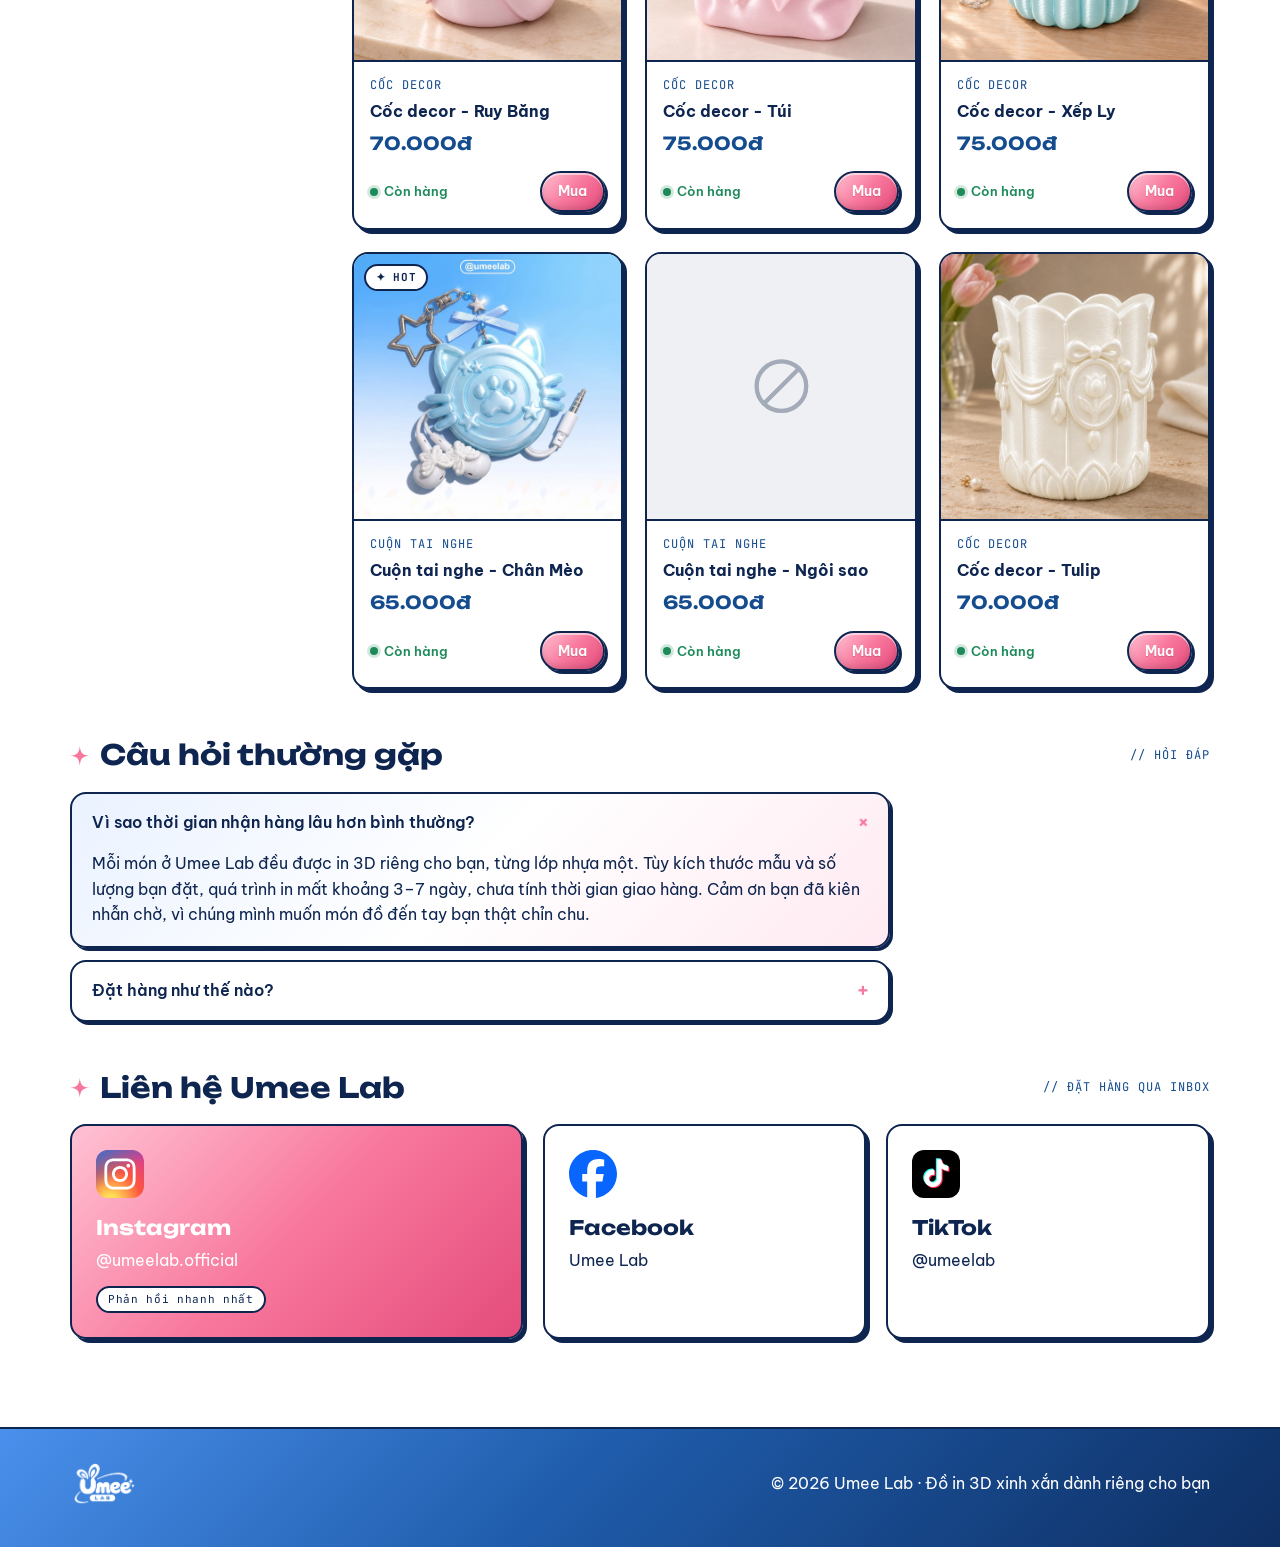
==== commit ba7b8f24: "Cập nhật trang 15:34:57 11/11/2026" ====
--- a/index.html
+++ b/index.html
@@ -17,17 +17,19 @@
   <div class="hero wrap"><div class="win slider" id="slider"></div></div>
   <div class="marquee" aria-hidden="true"><div id="mq"></div></div>
 
-  <section id="categories" class="wrap">
-    <div class="sec-hd rv"><h2>Danh mục</h2><span class="mono">// danh mục</span></div>
+  <div class="wrap shop">
+  <section id="categories" class="side">
+    <div class="sec-hd rv"><h2>Danh mục</h2></div>
     <div class="cats" id="cats"></div>
   </section>
 
-  <section id="featured" class="wrap">
+  <div class="shop-main">
+  <section id="featured">
     <div class="sec-hd rv"><h2>Đề xuất cho bạn</h2><span class="mono">// được yêu thích</span></div>
     <div class="row" id="featured-list"></div>
   </section>
 
-  <section id="all" class="wrap">
+  <section id="all">
     <div class="sec-hd rv"><h2>Tất cả sản phẩm</h2><span class="mono" id="count"></span></div>
     <div class="tools">
       <label class="search"><span aria-hidden="true">⌕</span><input id="q" type="search" placeholder="Tìm cốc decor, cuộn tai nghe…" aria-label="Tìm sản phẩm"></label>
@@ -38,6 +40,8 @@
     <div class="chips" id="filters"></div>
     <div class="grid" id="all-list"></div>
   </section>
+  </div>
+  </div>
 
   <section id="faq" class="wrap">
     <div class="sec-hd rv"><h2>Câu hỏi thường gặp</h2><span class="mono">// hỏi đáp</span></div>
--- a/style.css
+++ b/style.css
@@ -78,8 +78,13 @@
 .sec-hd h2 .spark{color:var(--pink);width:.7em;height:.7em;animation:sway 3s ease-in-out infinite}
 .sec-hd .mono{color:var(--blue)}
 
+/* danh mục = cột trái, sản phẩm bên phải */
+.shop{margin-top:48px;display:grid;grid-template-columns:250px minmax(0,1fr);gap:32px;align-items:start}
+.shop-main>section+section{margin-top:48px}
+.side{position:sticky;top:96px}
+
 /* categories: compact */
-.cats{display:grid;grid-template-columns:repeat(auto-fill,minmax(220px,1fr));gap:14px}
+.cats{display:grid;grid-template-columns:1fr;gap:14px}
 .cat{display:flex;align-items:center;gap:12px;padding:12px 14px;text-align:left;border:var(--line);border-radius:var(--r);background:#fff;box-shadow:3px 3px 0 var(--ink);transition:transform .2s,box-shadow .2s}
 .cat:hover,.cat.on{transform:translateY(-4px);box-shadow:3px 7px 0 var(--ink)}
 .cat.on{background:var(--g-soft)}
@@ -229,6 +234,9 @@
   .menu-btn{display:block}
   .socials,.pd{grid-template-columns:1fr}
   .row{grid-auto-columns:minmax(180px,31%)}
+  .shop{grid-template-columns:1fr}
+  .side{position:static}
+  .cats{grid-template-columns:repeat(auto-fill,minmax(220px,1fr))}
 }
 /* điện thoại: mọi thứ gọn lại */
 @media (max-width:560px){
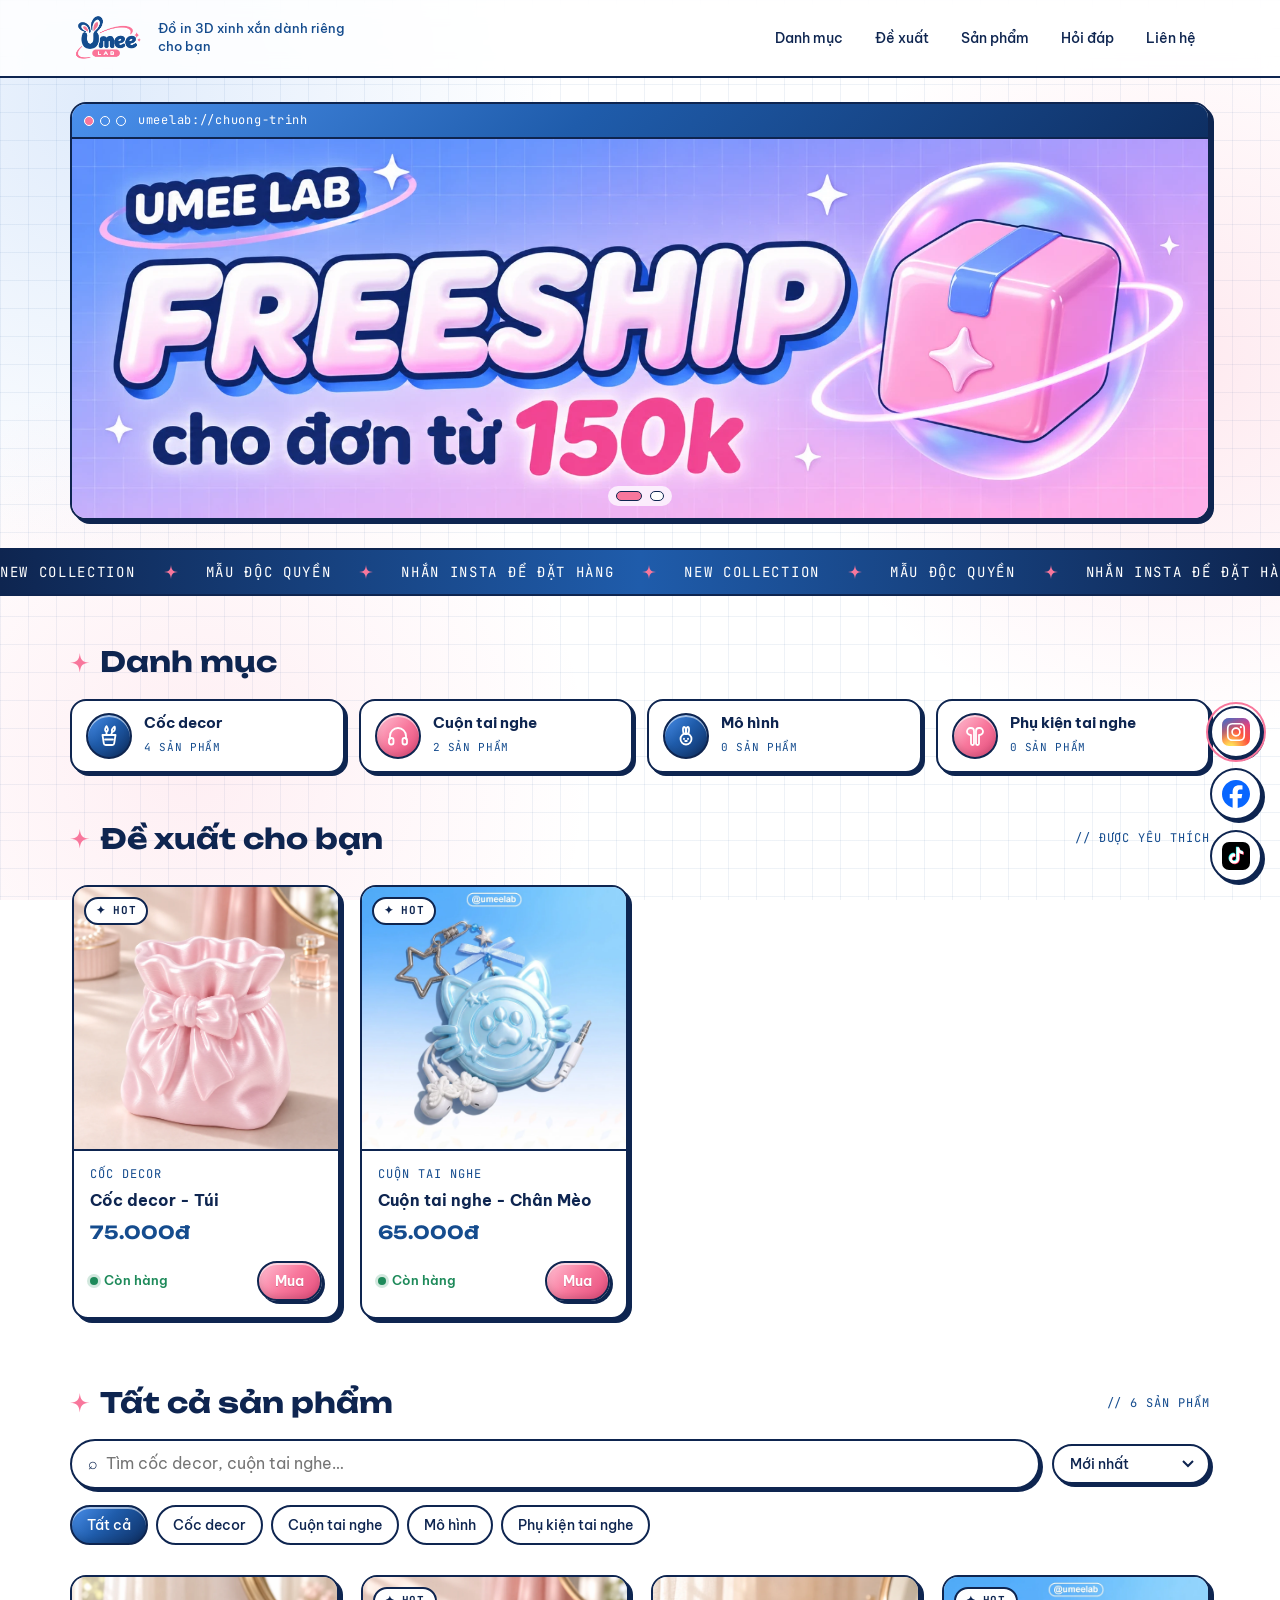
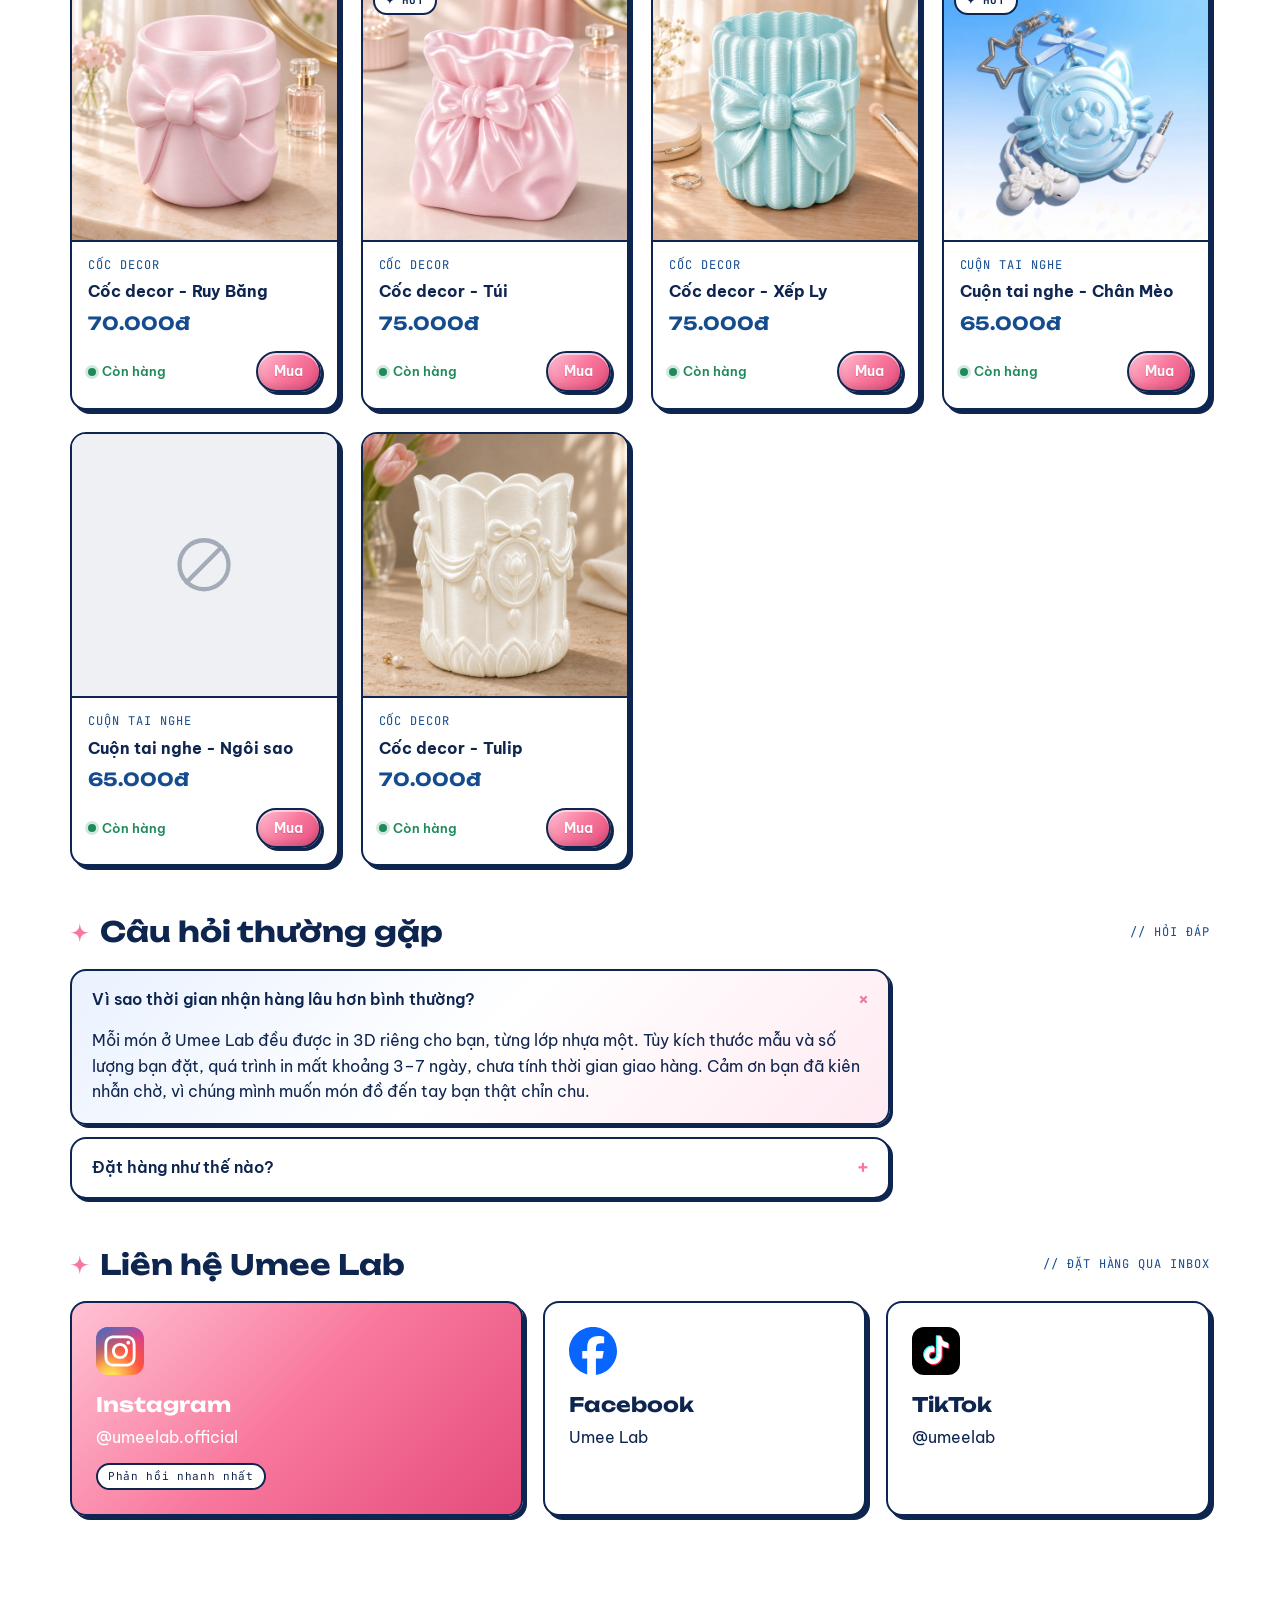
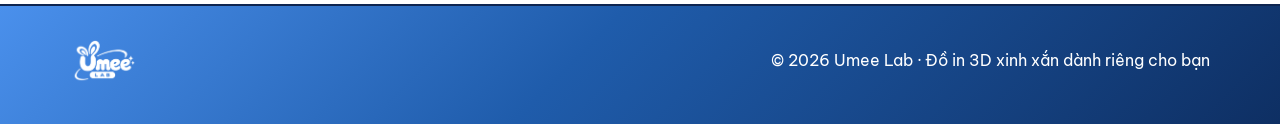
==== commit 589d166e: "Cập nhật trang 15:47:41 11/11/2026" ====
--- a/index.html
+++ b/index.html
@@ -17,19 +17,17 @@
   <div class="hero wrap"><div class="win slider" id="slider"></div></div>
   <div class="marquee" aria-hidden="true"><div id="mq"></div></div>
 
-  <div class="wrap shop">
-  <section id="categories" class="side">
+  <section id="categories" class="wrap"><div class="side">
     <div class="sec-hd rv"><h2>Danh mục</h2></div>
     <div class="cats" id="cats"></div>
-  </section>
+  </div></section>
 
-  <div class="shop-main">
-  <section id="featured">
+  <section id="featured" class="wrap">
     <div class="sec-hd rv"><h2>Đề xuất cho bạn</h2><span class="mono">// được yêu thích</span></div>
     <div class="row" id="featured-list"></div>
   </section>
 
-  <section id="all">
+  <section id="all" class="wrap">
     <div class="sec-hd rv"><h2>Tất cả sản phẩm</h2><span class="mono" id="count"></span></div>
     <div class="tools">
       <label class="search"><span aria-hidden="true">⌕</span><input id="q" type="search" placeholder="Tìm cốc decor, cuộn tai nghe…" aria-label="Tìm sản phẩm"></label>
@@ -40,8 +38,6 @@
     <div class="chips" id="filters"></div>
     <div class="grid" id="all-list"></div>
   </section>
-  </div>
-  </div>
 
   <section id="faq" class="wrap">
     <div class="sec-hd rv"><h2>Câu hỏi thường gặp</h2><span class="mono">// hỏi đáp</span></div>
--- a/style.css
+++ b/style.css
@@ -78,13 +78,15 @@
 .sec-hd h2 .spark{color:var(--pink);width:.7em;height:.7em;animation:sway 3s ease-in-out infinite}
 .sec-hd .mono{color:var(--blue)}
 
-/* danh mục = cột trái, sản phẩm bên phải */
-.shop{margin-top:48px;display:grid;grid-template-columns:250px minmax(0,1fr);gap:32px;align-items:start}
-.shop-main>section+section{margin-top:48px}
-.side{position:sticky;top:96px}
-
 /* categories: compact */
-.cats{display:grid;grid-template-columns:1fr;gap:14px}
+.cats{display:grid;grid-template-columns:repeat(auto-fill,minmax(220px,1fr));gap:14px}
+/* màn rộng: danh mục ra khoảng trống bên trái khung nội dung (1140px), ngang banner, trượt theo khi cuộn */
+@media (min-width:1660px){
+  main{position:relative}
+  #categories{position:absolute;top:24px;bottom:0;left:calc(50% - 814px);width:220px;margin:0;padding:0}
+  #categories .side{position:sticky;top:100px}
+  #categories .cats{grid-template-columns:1fr}
+}
 .cat{display:flex;align-items:center;gap:12px;padding:12px 14px;text-align:left;border:var(--line);border-radius:var(--r);background:#fff;box-shadow:3px 3px 0 var(--ink);transition:transform .2s,box-shadow .2s}
 .cat:hover,.cat.on{transform:translateY(-4px);box-shadow:3px 7px 0 var(--ink)}
 .cat.on{background:var(--g-soft)}
@@ -234,9 +236,6 @@
   .menu-btn{display:block}
   .socials,.pd{grid-template-columns:1fr}
   .row{grid-auto-columns:minmax(180px,31%)}
-  .shop{grid-template-columns:1fr}
-  .side{position:static}
-  .cats{grid-template-columns:repeat(auto-fill,minmax(220px,1fr))}
 }
 /* điện thoại: mọi thứ gọn lại */
 @media (max-width:560px){
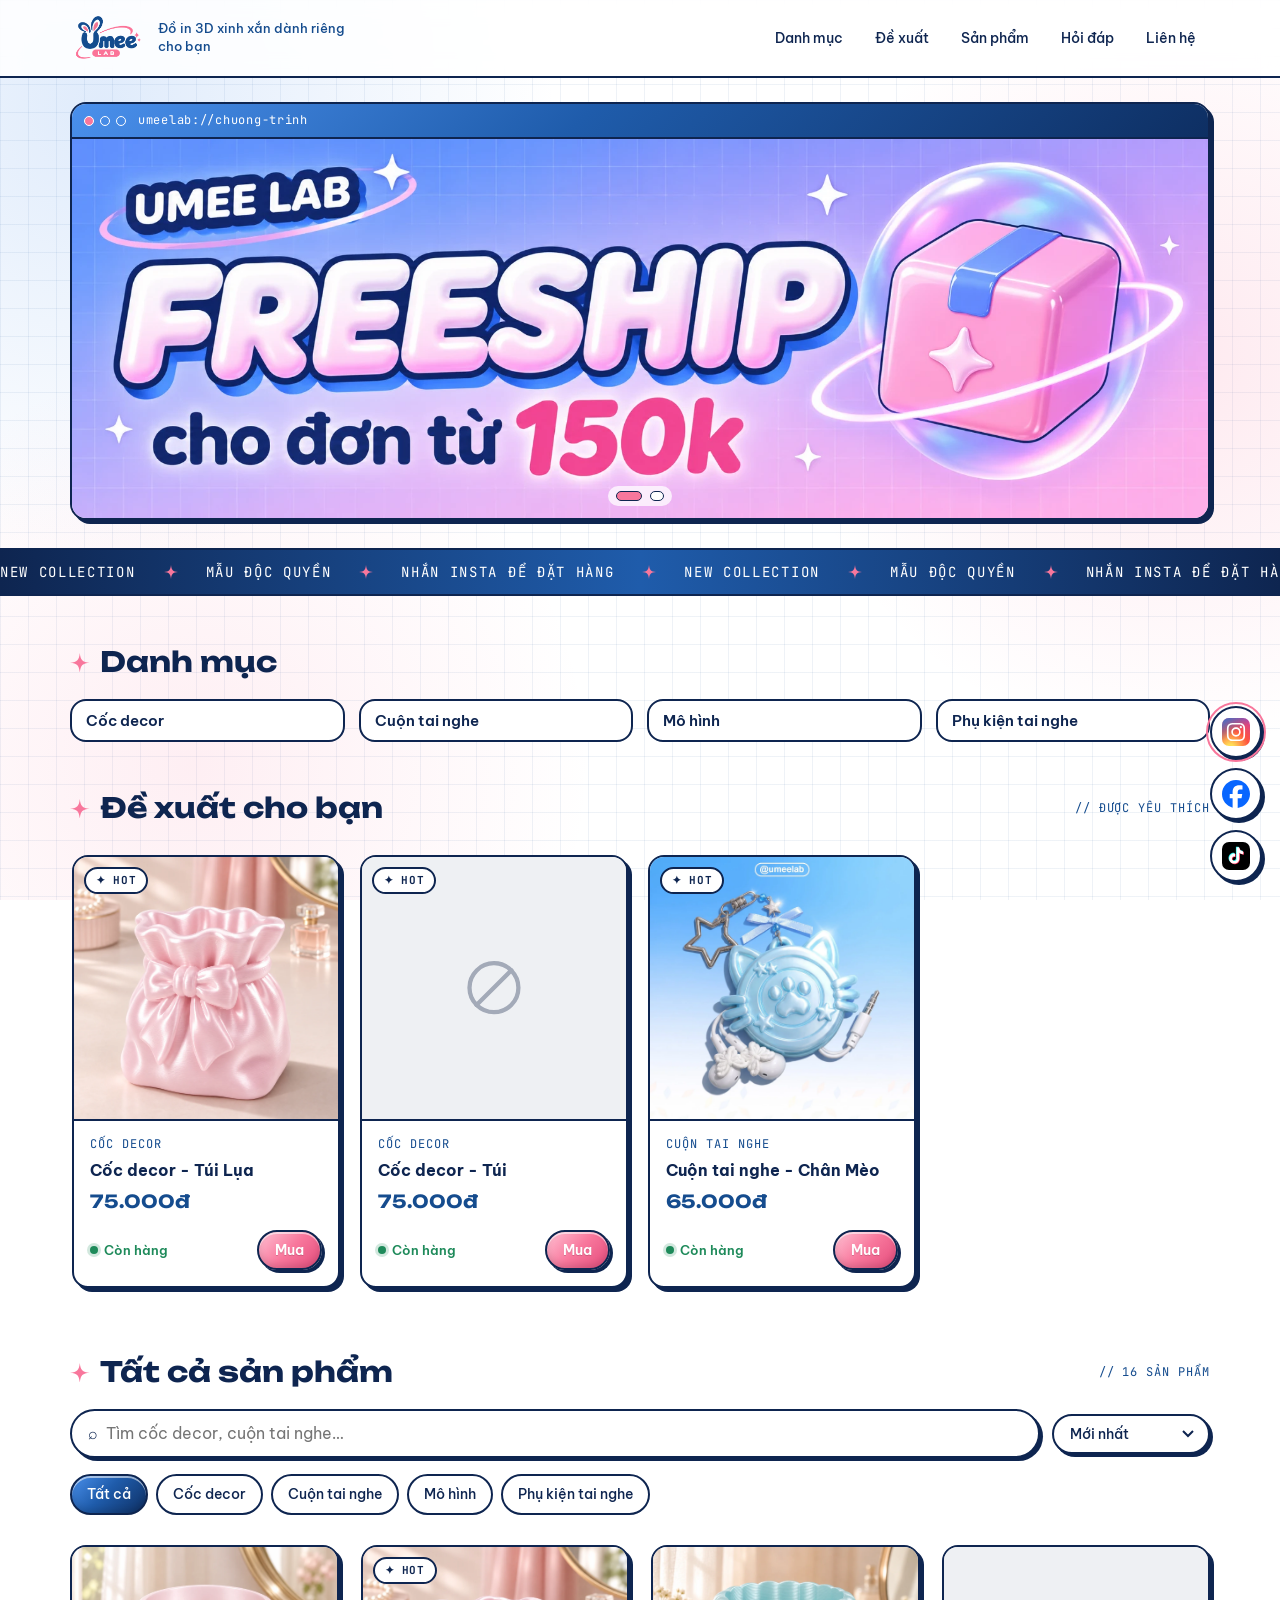
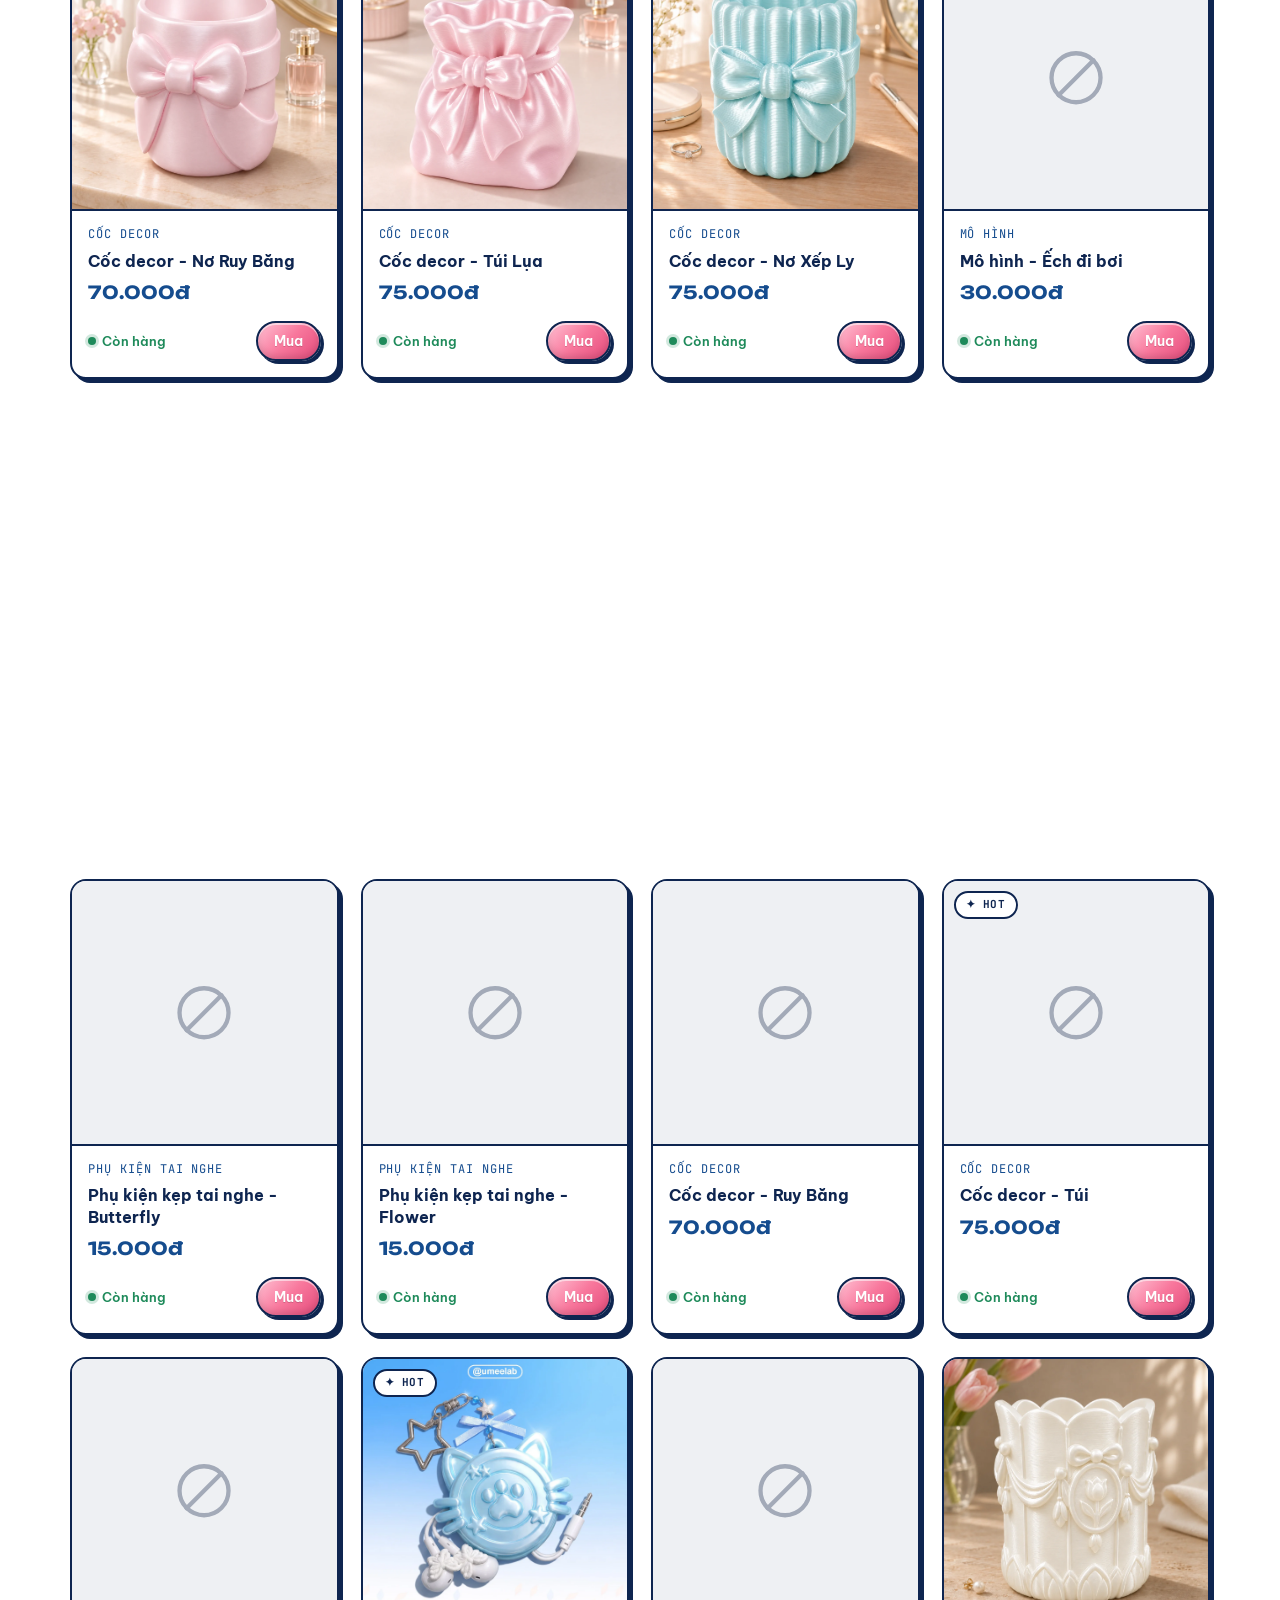
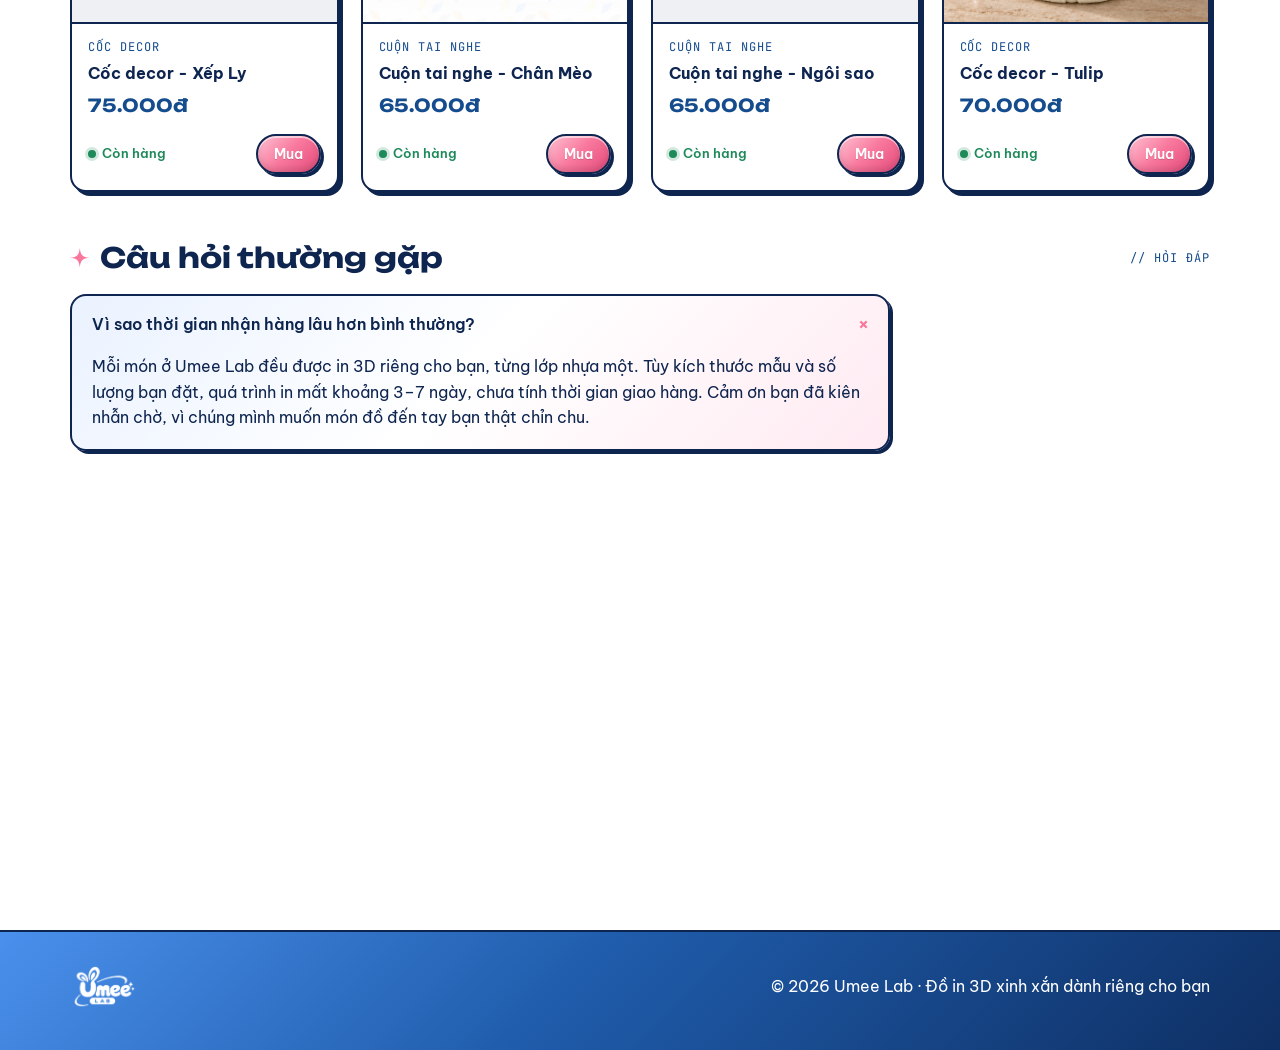
==== commit 99a1f0f1: "Cập nhật trang 21:26:35 16/11/2026" ====
--- a/index.html
+++ b/index.html
@@ -8,7 +8,7 @@
 <link rel="icon" href="assets/favicon.png">
 <link rel="preconnect" href="https://fonts.googleapis.com">
 <link rel="stylesheet" href="https://fonts.googleapis.com/css2?family=Be+Vietnam+Pro:wght@400;500;600;700&family=JetBrains+Mono:wght@500;700&family=Unbounded:wght@600;800&display=swap">
-<link rel="stylesheet" href="style.css?v=0d219d67">
+<link rel="stylesheet" href="style.css?v=b9daf359">
 </head>
 <body>
 <header class="hd" id="hd"></header>
@@ -52,8 +52,8 @@
 
 <footer id="ft"></footer>
 
-<script src="data.js?v=0d219d67"></script>
-<script src="app.js?v=0d219d67"></script>
+<script src="data.js?v=b9daf359"></script>
+<script src="app.js?v=b9daf359"></script>
 <script>
 shell();
 document.querySelectorAll(".sec-hd h2").forEach(h => h.innerHTML = SPARK + `<span>${h.textContent}</span>`);
@@ -85,7 +85,9 @@
 
 // Danh mục
 let activeCat = "";
-const renderCats = () => $("#cats").innerHTML = S.categories.map(c => `<button class="cat ${c.id === activeCat ? "on" : ""}" data-cat="${esc(c.id)}"><span class="ic">${icon(c.icon)}</span><span><b>${esc(c.name)}</b><small>${S.products.filter(p => p.category === c.id).length} SẢN PHẨM</small></span></button>`).join("");
+// Chỉ hiện danh mục đang có sản phẩm
+const usedCats = S.categories.filter(c => S.products.some(p => p.category === c.id));
+const renderCats = () => $("#cats").innerHTML = usedCats.map(c => `<button class="cat ${c.id === activeCat ? "on" : ""}" data-cat="${esc(c.id)}">${esc(c.name)}</button>`).join("");
 $("#cats").onclick = e => { const b = e.target.closest("[data-cat]"); if (b) { activeCat = b.dataset.cat; renderAll(); $("#all").scrollIntoView(); } };
 
 $("#featured-list").innerHTML = S.products.filter(p => p.featured).map(cardHTML).join("");
@@ -93,7 +95,7 @@
 // Tất cả sản phẩm + lọc
 function renderAll() {
   renderCats();
-  $("#filters").innerHTML = [{ id: "", name: "Tất cả" }, ...S.categories].map(c => `<button class="chip ${c.id === activeCat ? "on" : ""}" data-f="${esc(c.id)}">${esc(c.name)}</button>`).join("");
+  $("#filters").innerHTML = [{ id: "", name: "Tất cả" }, ...usedCats].map(c => `<button class="chip ${c.id === activeCat ? "on" : ""}" data-f="${esc(c.id)}">${esc(c.name)}</button>`).join("");
   const q = $("#q").value.trim().toLowerCase(), sort = $("#sort").value;
   let list = S.products.filter(p => (!activeCat || p.category === activeCat) && (!q || p.name.toLowerCase().includes(q)));
   if (sort) list = [...list].sort((a, b) => sort === "asc" ? a.price - b.price : b.price - a.price);
--- a/style.css
+++ b/style.css
@@ -80,22 +80,15 @@
 
 /* categories: compact */
 .cats{display:grid;grid-template-columns:repeat(auto-fill,minmax(220px,1fr));gap:14px}
-/* màn rộng: danh mục ra khoảng trống bên trái khung nội dung (1140px), ngang banner, trượt theo khi cuộn */
+/* màn rộng: danh mục ở khoảng trống bên trái khung nội dung (1140px), ngang banner, đứng yên khi cuộn */
 @media (min-width:1660px){
   main{position:relative}
-  #categories{position:absolute;top:24px;bottom:0;left:calc(50% - 814px);width:220px;margin:0;padding:0}
-  #categories .side{position:sticky;top:100px}
+  #categories{position:absolute;top:24px;left:calc(50% - 814px);width:220px;margin:0;padding:0}
   #categories .cats{grid-template-columns:1fr}
 }
-.cat{display:flex;align-items:center;gap:12px;padding:12px 14px;text-align:left;border:var(--line);border-radius:var(--r);background:#fff;box-shadow:3px 3px 0 var(--ink);transition:transform .2s,box-shadow .2s}
-.cat:hover,.cat.on{transform:translateY(-4px);box-shadow:3px 7px 0 var(--ink)}
-.cat.on{background:var(--g-soft)}
-.cat .ic{width:46px;height:46px;border-radius:50%;display:grid;place-items:center;flex:none;color:#fff;border:2px solid var(--ink);box-shadow:var(--gloss);transition:transform .35s}
-.cat:nth-child(odd) .ic{background:var(--g-blue)} .cat:nth-child(even) .ic{background:var(--g-pink)}
-.cat .ic .ico{width:24px;height:24px}
-.cat:hover .ic{transform:rotate(-12deg) scale(1.08)}
-.cat b{display:block;font-size:15px;line-height:1.3}
-.cat small{font-family:var(--mono);font-size:11px;color:var(--blue);letter-spacing:.06em}
+.cat{padding:10px 14px;text-align:left;font-size:15px;font-weight:600;line-height:1.3;border:var(--line);border-radius:var(--r);background:#fff;transition:background .15s}
+.cat:hover{background:var(--g-soft)}
+.cat.on{background:var(--g-soft);box-shadow:3px 3px 0 var(--ink)}
 
 .row{display:grid;grid-auto-flow:column;grid-auto-columns:minmax(240px,calc((100% - 60px)/4));gap:20px;overflow-x:auto;padding:10px 6px 18px 2px;scroll-snap-type:x mandatory;scrollbar-width:thin}
 .row>*{scroll-snap-align:start}
@@ -265,12 +258,13 @@
   .sec-hd h2{font-size:19px;gap:8px}
   .sec-hd .mono{font-size:10px}
   .mono{font-size:10px}
-  .cats{grid-template-columns:1fr 1fr;gap:8px}
-  .cat{gap:8px;padding:8px 10px;box-shadow:2px 2px 0 var(--ink)}
-  .cat .ic{width:32px;height:32px;border-width:1.5px}
-  .cat .ic .ico{width:17px;height:17px}
-  .cat b{font-size:12.5px}
-  .cat small{font-size:9px}
+  /* danh mục: 1 hàng nút nhỏ, vuốt ngang */
+  #categories{margin-top:20px}
+  #categories .sec-hd{margin-bottom:8px}
+  .cats{display:flex;gap:8px;overflow-x:auto;padding:2px 2px 8px;scrollbar-width:none}
+  .cats::-webkit-scrollbar{display:none}
+  .cat{flex:none;padding:6px 12px;border-radius:999px;border-width:1.5px;font-size:12.5px;white-space:nowrap}
+  .cat.on{box-shadow:2px 2px 0 var(--ink)}
   .grid{grid-template-columns:1fr 1fr;gap:10px}
   .row{grid-auto-columns:42%;gap:10px;padding:6px 4px 12px 1px}
   .card:hover{transform:translateY(-4px);box-shadow:3px 6px 0 var(--ink)}
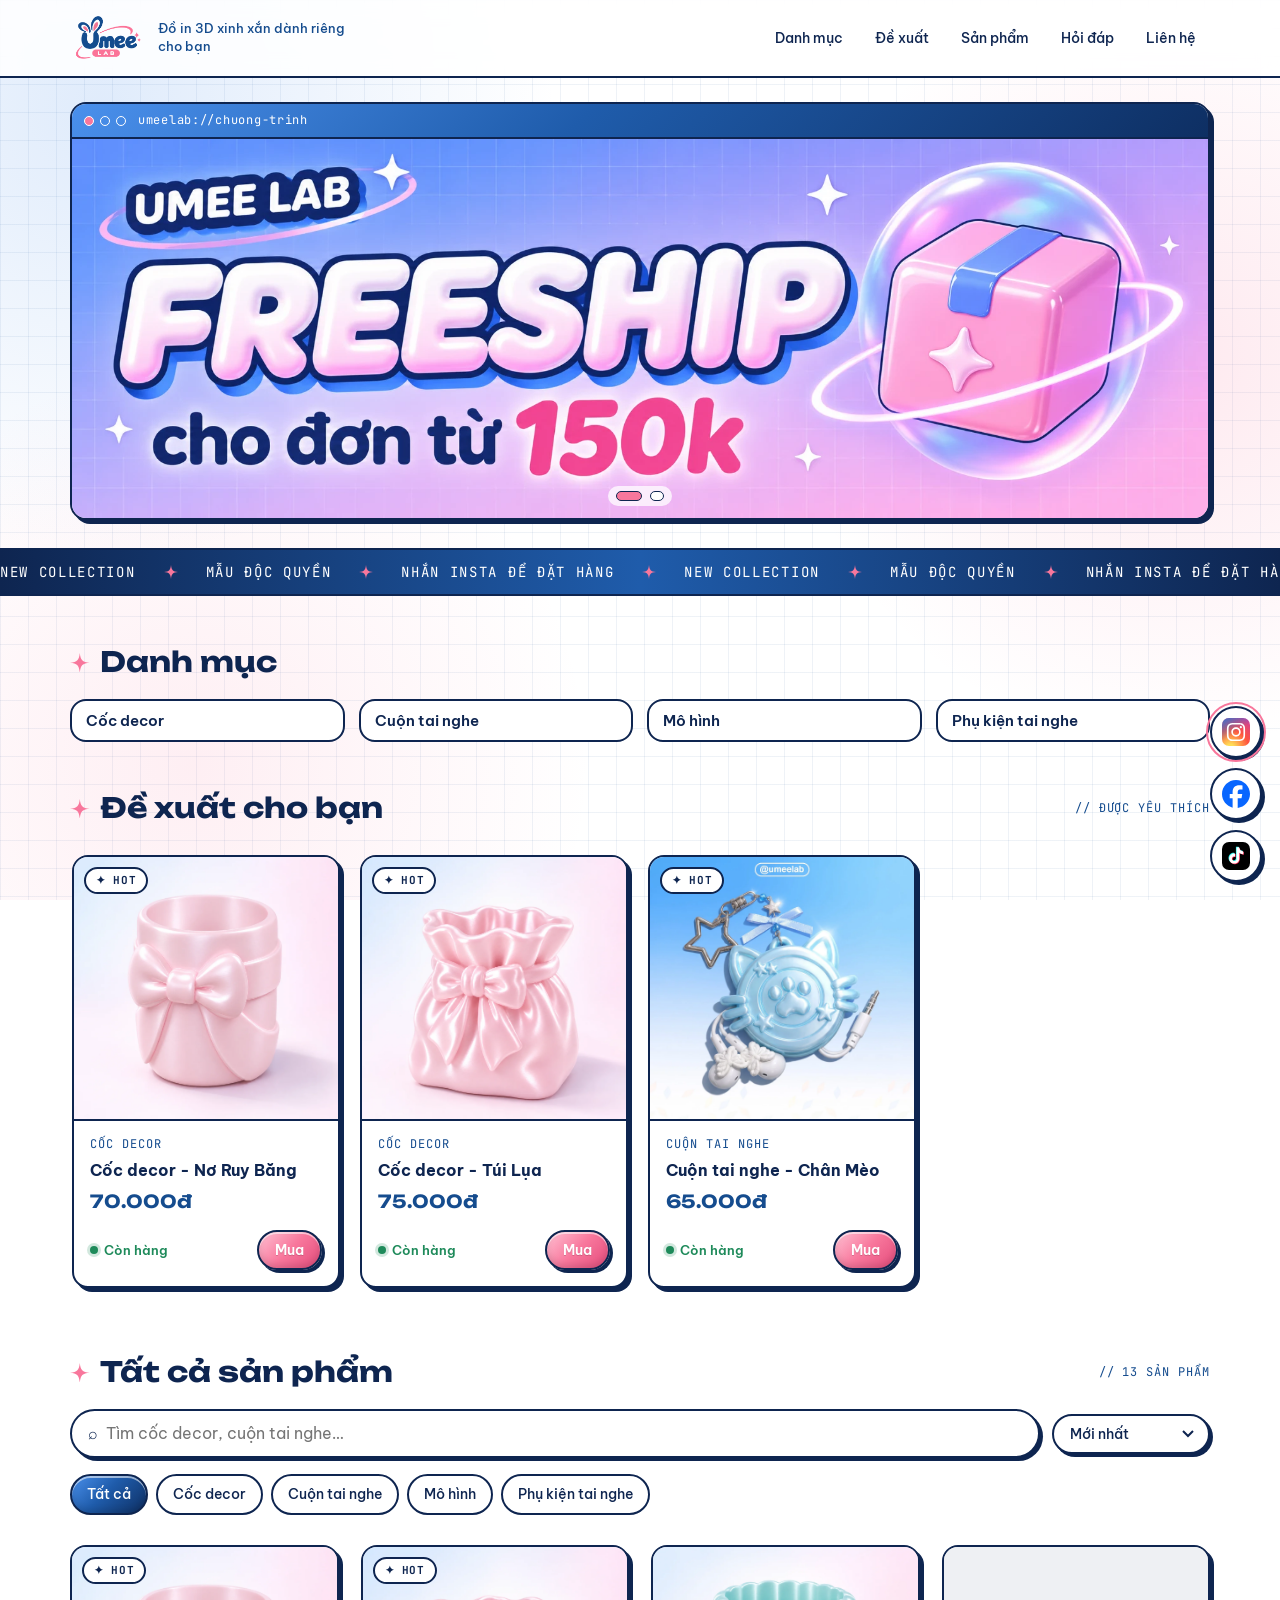
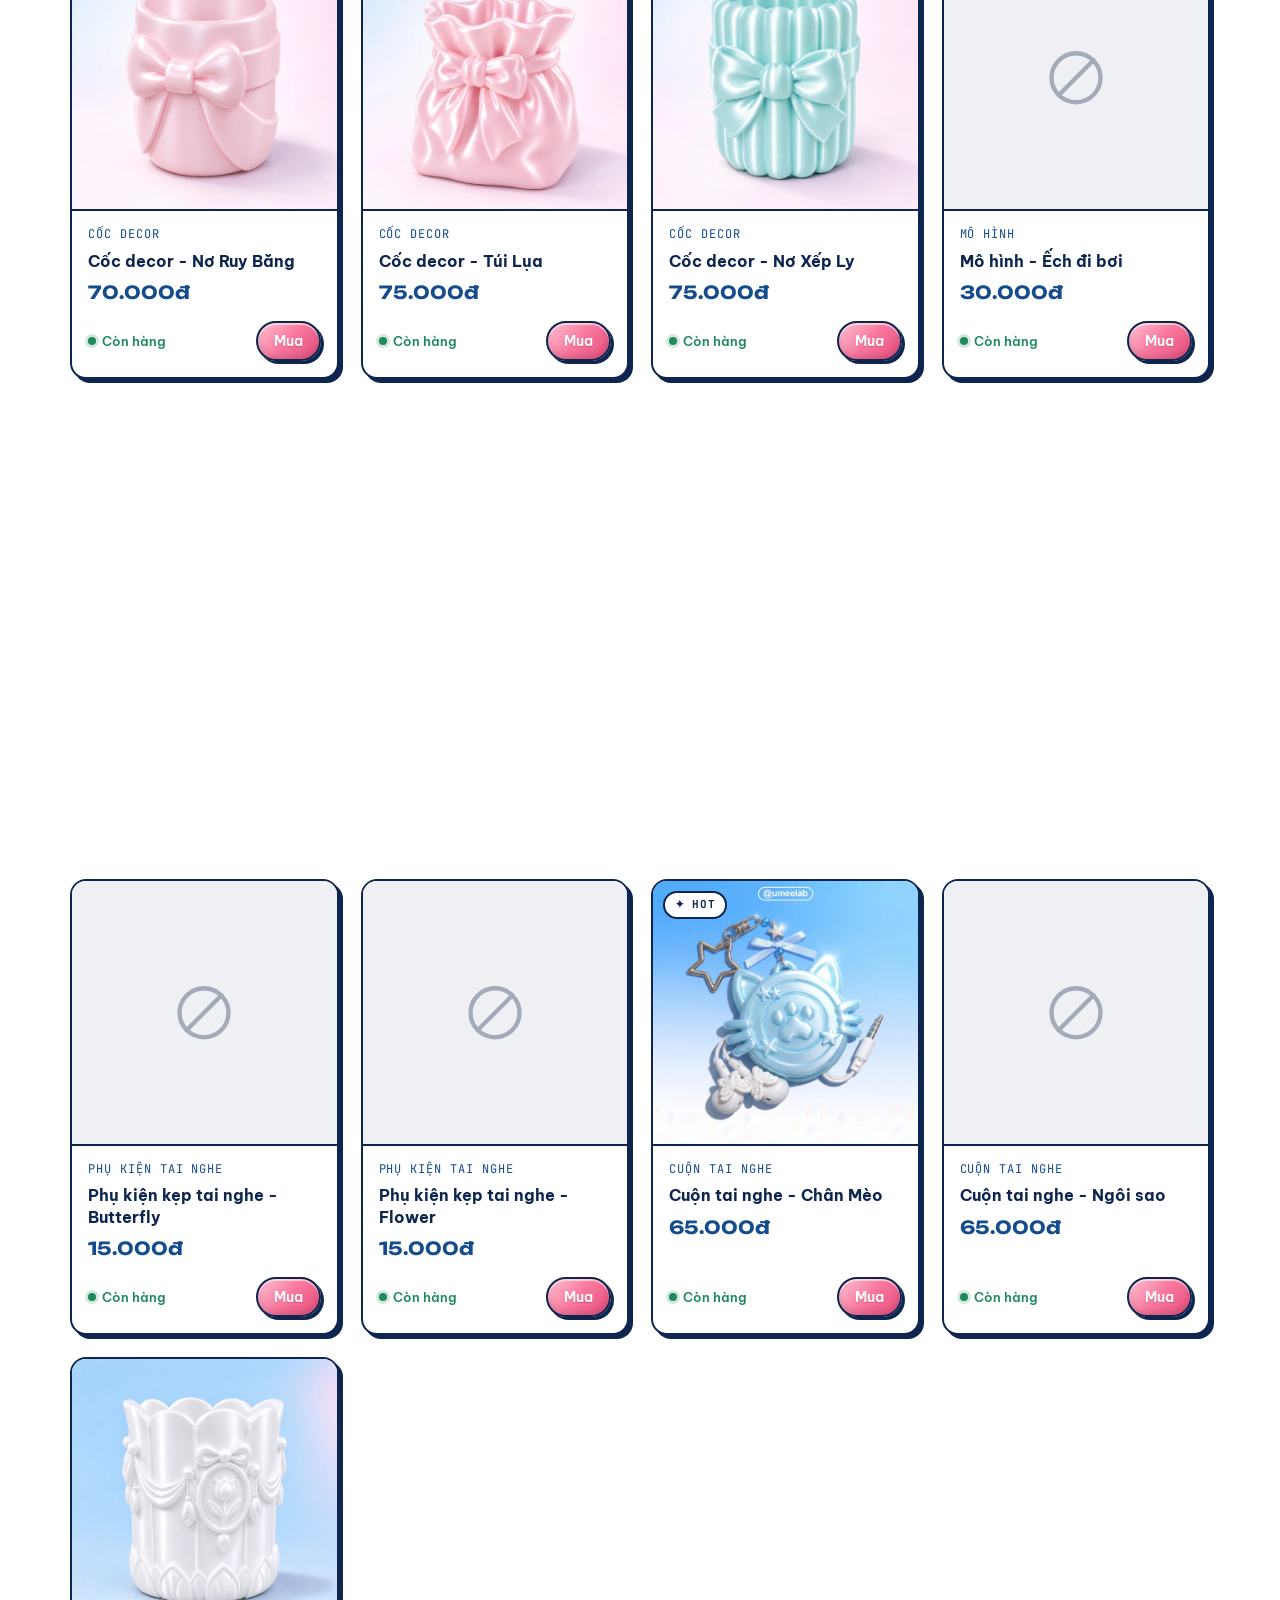
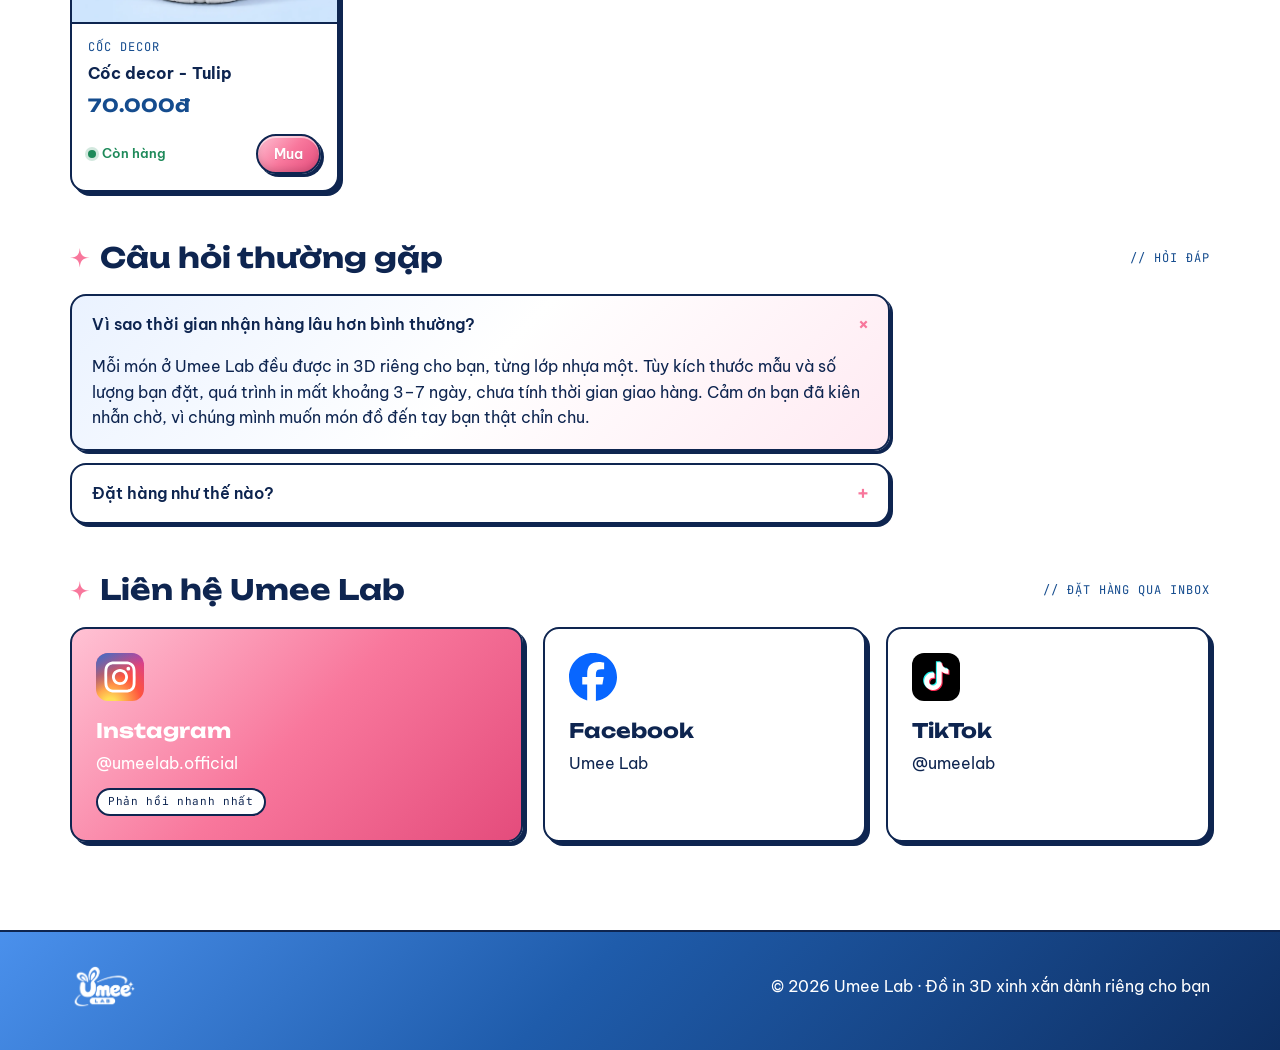
==== commit 537e404f: "Cập nhật trang 11:37:56 17/11/2026" ====
--- a/index.html
+++ b/index.html
@@ -8,7 +8,7 @@
 <link rel="icon" href="assets/favicon.png">
 <link rel="preconnect" href="https://fonts.googleapis.com">
 <link rel="stylesheet" href="https://fonts.googleapis.com/css2?family=Be+Vietnam+Pro:wght@400;500;600;700&family=JetBrains+Mono:wght@500;700&family=Unbounded:wght@600;800&display=swap">
-<link rel="stylesheet" href="style.css?v=b9daf359">
+<link rel="stylesheet" href="style.css?v=4c9cf701">
 </head>
 <body>
 <header class="hd" id="hd"></header>
@@ -52,8 +52,8 @@
 
 <footer id="ft"></footer>
 
-<script src="data.js?v=b9daf359"></script>
-<script src="app.js?v=b9daf359"></script>
+<script src="data.js?v=4c9cf701"></script>
+<script src="app.js?v=4c9cf701"></script>
 <script>
 shell();
 document.querySelectorAll(".sec-hd h2").forEach(h => h.innerHTML = SPARK + `<span>${h.textContent}</span>`);
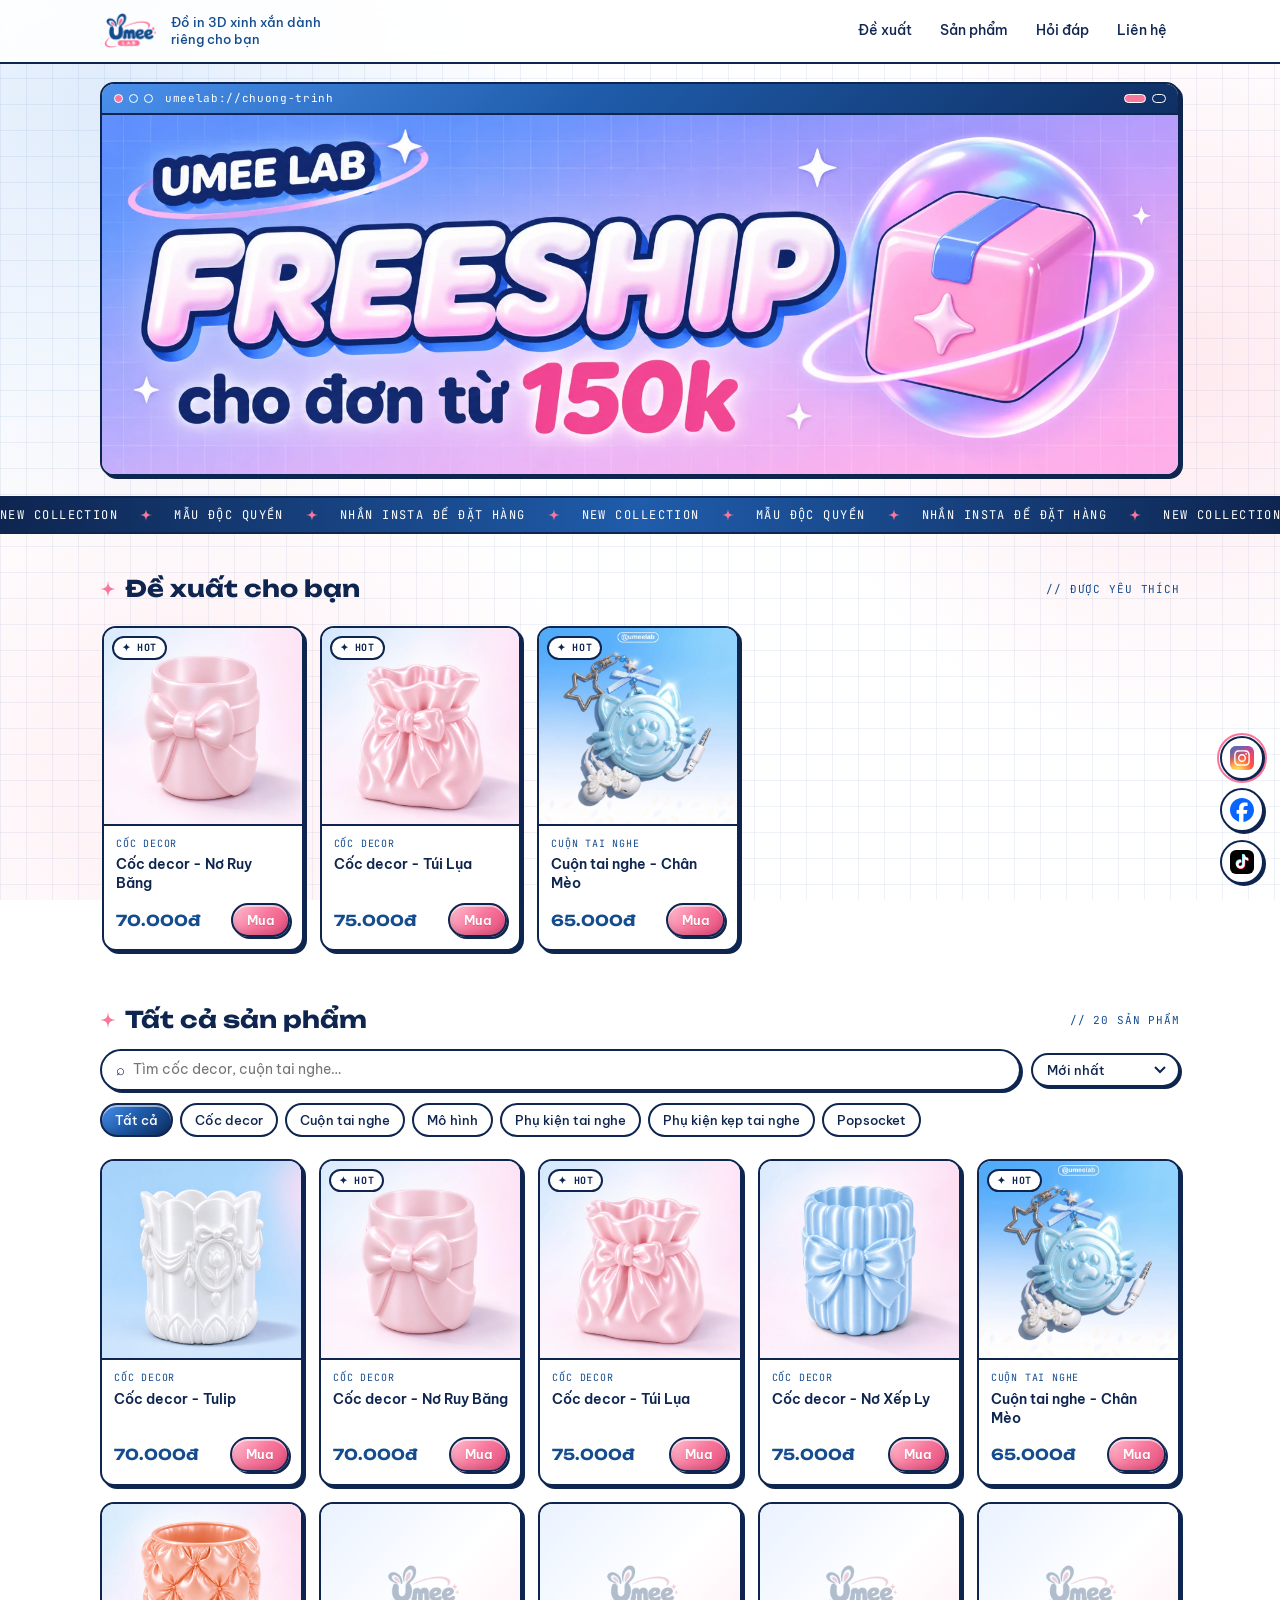
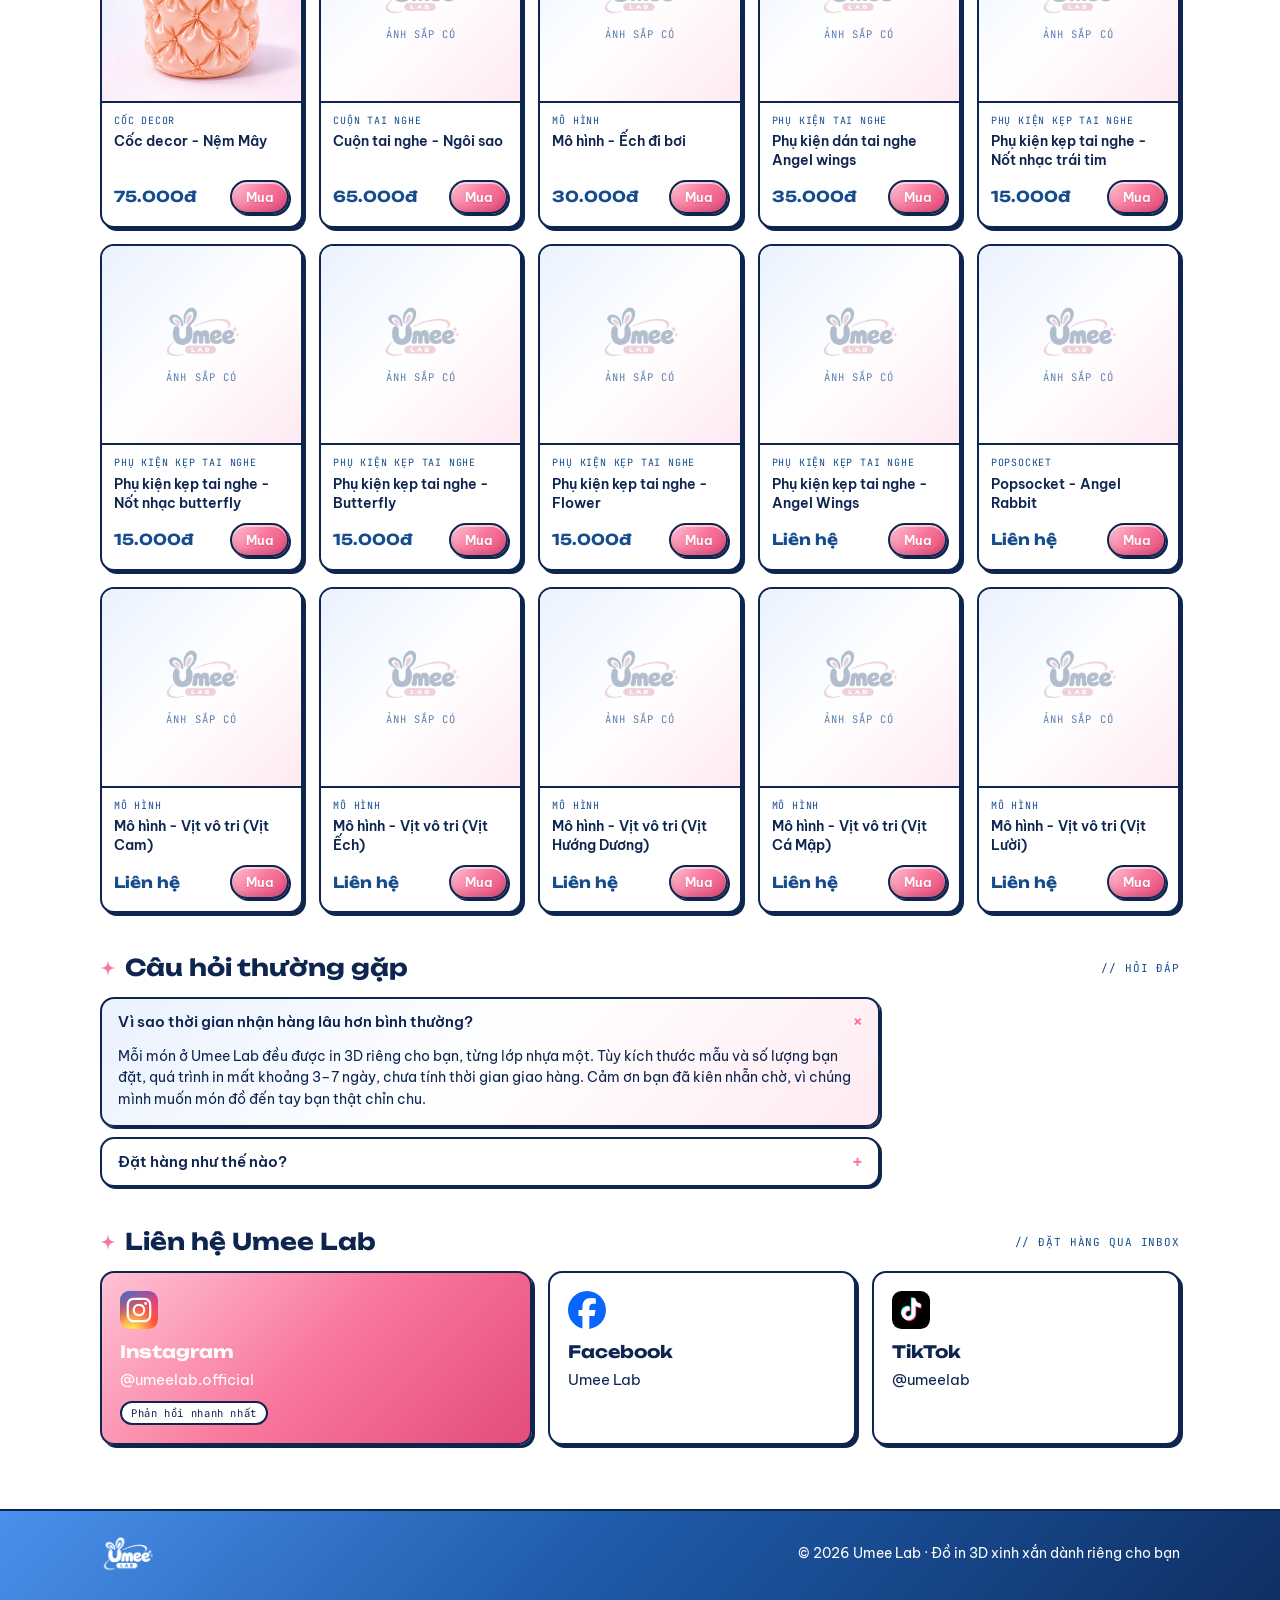
==== commit 632bf60d: "Cap nhat trang 0.3.0: phan loai SKU, giao dien gon" ====
--- a/index.html
+++ b/index.html
@@ -8,7 +8,7 @@
 <link rel="icon" href="assets/favicon.png">
 <link rel="preconnect" href="https://fonts.googleapis.com">
 <link rel="stylesheet" href="https://fonts.googleapis.com/css2?family=Be+Vietnam+Pro:wght@400;500;600;700&family=JetBrains+Mono:wght@500;700&family=Unbounded:wght@600;800&display=swap">
-<link rel="stylesheet" href="style.css?v=4c9cf701">
+<link rel="stylesheet" href="style.css?v=a1edef75">
 </head>
 <body>
 <header class="hd" id="hd"></header>
@@ -52,8 +52,8 @@
 
 <footer id="ft"></footer>
 
-<script src="data.js?v=4c9cf701"></script>
-<script src="app.js?v=4c9cf701"></script>
+<script src="data.js?v=a1edef75"></script>
+<script src="app.js?v=a1edef75"></script>
 <script>
 shell();
 document.querySelectorAll(".sec-hd h2").forEach(h => h.innerHTML = SPARK + `<span>${h.textContent}</span>`);
@@ -66,8 +66,10 @@
 };
 const banners = S.banners.filter(b => b.image);
 if (!banners.length) $(".hero").hidden = true;
-sl.innerHTML = `<div class="bar"><i></i><i></i><i></i><span>umeelab://chuong-trinh</span></div><div class="slides">${banners.map(bannerHTML).join("")}</div>
-  ${banners.length > 1 ? `<div class="dots">${banners.map((_, i) => `<button aria-label="Banner ${i + 1}" class="${i ? "" : "on"}"></button>`).join("")}</div>` : ""}`;
+// Chấm chuyển banner nằm trên thanh tiêu đề khung, không đè lên chữ trong ảnh
+sl.innerHTML = `<div class="bar"><i></i><i></i><i></i><span>umeelab://chuong-trinh</span>
+  ${banners.length > 1 ? `<div class="dots">${banners.map((_, i) => `<button aria-label="Banner ${i + 1}" class="${i ? "" : "on"}"></button>`).join("")}</div>` : ""}</div>
+  <div class="slides">${banners.map(bannerHTML).join("")}</div>`;
 const slides = sl.querySelectorAll(".slide"), dots = sl.querySelectorAll(".dots button");
 let cur = 0, timer;
 const go = n => { slides[cur].classList.remove("on"); dots[cur]?.classList.remove("on"); cur = (n + slides.length) % slides.length; slides[cur].classList.add("on"); dots[cur]?.classList.add("on"); };
@@ -91,6 +93,7 @@
 $("#cats").onclick = e => { const b = e.target.closest("[data-cat]"); if (b) { activeCat = b.dataset.cat; renderAll(); $("#all").scrollIntoView(); } };
 
 $("#featured-list").innerHTML = S.products.filter(p => p.featured).map(cardHTML).join("");
+rails();
 
 // Tất cả sản phẩm + lọc
 function renderAll() {
@@ -98,7 +101,10 @@
   $("#filters").innerHTML = [{ id: "", name: "Tất cả" }, ...usedCats].map(c => `<button class="chip ${c.id === activeCat ? "on" : ""}" data-f="${esc(c.id)}">${esc(c.name)}</button>`).join("");
   const q = $("#q").value.trim().toLowerCase(), sort = $("#sort").value;
   let list = S.products.filter(p => (!activeCat || p.category === activeCat) && (!q || p.name.toLowerCase().includes(q)));
-  if (sort) list = [...list].sort((a, b) => sort === "asc" ? a.price - b.price : b.price - a.price);
+  // Mặc định giữ thứ tự trong tool nhưng đưa món chưa có ảnh xuống cuối; sắp theo giá thì món "Liên hệ" luôn ở cuối
+  const hasImg = p => p.images && p.images.length ? 0 : 1, min = p => priceRange(p).min;
+  list = sort ? [...list].sort((a, b) => (min(a) == null) - (min(b) == null) || (sort === "asc" ? min(a) - min(b) : min(b) - min(a)))
+    : [...list].sort((a, b) => hasImg(a) - hasImg(b));
   $("#count").textContent = `// ${list.length} sản phẩm`;
   $("#all-list").innerHTML = list.length ? list.map(cardHTML).join("") : `<div class="empty" style="grid-column:1/-1">Chưa có món nào khớp. Thử từ khóa khác nhé ✦</div>`;
   reveal();
--- a/style.css
+++ b/style.css
@@ -6,316 +6,350 @@
   --g-soft:linear-gradient(135deg,#EAF2FF 0%,#FFFFFF 50%,#FFEAF2 100%);
   --g-text:linear-gradient(90deg,#0E2550,#1F5CAB 60%,#E44C7C);
   --gloss:inset 0 2px 0 rgba(255,255,255,.55),inset 0 -3px 6px rgba(0,0,0,.12);
-  --grid:rgba(21,76,142,.07); --line:2px solid var(--ink); --shadow:4px 4px 0 var(--ink); --r:16px;
+  --grid:rgba(21,76,142,.07); --line:2px solid var(--ink); --shadow:3px 3px 0 var(--ink); --r:14px;
   --head:"Unbounded",system-ui,sans-serif; --body:"Be Vietnam Pro",system-ui,sans-serif; --mono:"JetBrains Mono",ui-monospace,monospace;
 }
 *{box-sizing:border-box;margin:0}
-html{scroll-behavior:smooth;scroll-padding-top:90px}
-body{font-family:var(--body);color:var(--ink);line-height:1.6;background:#fff;
+html{scroll-behavior:smooth;scroll-padding-top:76px}
+body{font-family:var(--body);font-size:15px;color:var(--ink);line-height:1.55;background:#fff;
   background-image:radial-gradient(circle at 8% 12%,rgba(61,134,232,.16),transparent 32%),radial-gradient(circle at 92% 40%,rgba(248,119,156,.16),transparent 30%),radial-gradient(circle at 15% 85%,rgba(248,119,156,.12),transparent 30%),linear-gradient(var(--grid) 1px,transparent 1px),linear-gradient(90deg,var(--grid) 1px,transparent 1px);
-  background-size:100% 100%,100% 100%,100% 100%,28px 28px,28px 28px;background-attachment:fixed}
+  background-size:100% 100%,100% 100%,100% 100%,26px 26px,26px 26px;background-attachment:fixed}
 img{max-width:100%;display:block}
 a{color:inherit;text-decoration:none}
 button{font:inherit;color:inherit;cursor:pointer;background:none;border:0}
-.wrap{max-width:1180px;margin-inline:auto;padding-inline:20px}
-.mono{font-family:var(--mono);font-size:12px;letter-spacing:.08em;text-transform:uppercase}
+.wrap{max-width:1120px;margin-inline:auto;padding-inline:20px}
+.mono{font-family:var(--mono);font-size:11px;letter-spacing:.08em;text-transform:uppercase}
 .ico{width:1em;height:1em;flex:none;fill:none;stroke:currentColor;stroke-width:1.8;stroke-linecap:round;stroke-linejoin:round}
 .spark{display:inline-block;width:1em;height:1em;flex:none}
 :focus-visible{outline:3px solid var(--pink);outline-offset:3px}
 
 /* header */
-.hd{position:sticky;top:0;z-index:50;background:rgba(255,255,255,.85);backdrop-filter:blur(10px);border-bottom:var(--line)}
-.hd .wrap{display:flex;align-items:center;gap:24px;height:76px}
-.logo{display:flex;align-items:center;gap:14px}
-.logo img{height:50px;width:auto;transition:transform .3s}
+.hd{position:sticky;top:0;z-index:50;background:rgba(255,255,255,.88);backdrop-filter:blur(10px);border-bottom:var(--line)}
+.hd .wrap{display:flex;align-items:center;gap:20px;height:62px}
+.logo{display:flex;align-items:center;gap:12px}
+.logo img{height:40px;width:auto;transition:transform .3s}
 .logo:hover img{transform:rotate(-4deg) scale(1.05)}
-.logo small{font-size:13px;font-weight:500;line-height:1.35;max-width:190px;color:var(--blue)}
-.nav{display:flex;gap:4px;margin-left:auto}
-.nav a{padding:8px 14px;border-radius:99px;font-weight:500;font-size:14px;transition:background .2s,color .2s}
+.logo small{font-size:12.5px;font-weight:500;line-height:1.35;max-width:180px;color:var(--blue)}
+.nav{display:flex;gap:2px;margin-left:auto}
+.nav a{padding:7px 13px;border-radius:99px;font-weight:500;font-size:14px;transition:background .2s,color .2s}
 .nav a:hover{background:var(--g-soft);color:var(--blue)}
-.menu-btn{display:none;margin-left:auto;border:var(--line);border-radius:12px;width:44px;height:44px;font-size:20px}
+.menu-btn{display:none;margin-left:auto;border:var(--line);border-radius:10px;width:40px;height:40px;font-size:18px}
 
 /* buttons: glossy y2k */
-.btn{display:inline-flex;align-items:center;gap:8px;padding:11px 22px;border:var(--line);border-radius:99px;font-weight:600;background:#fff;box-shadow:var(--gloss),var(--shadow);transition:transform .15s,box-shadow .15s}
-.btn:hover{transform:translate(-2px,-2px);box-shadow:var(--gloss),6px 6px 0 var(--ink)}
-.btn:active{transform:translate(3px,3px);box-shadow:var(--gloss),1px 1px 0 var(--ink)}
+.btn{display:inline-flex;align-items:center;gap:8px;padding:9px 20px;border:var(--line);border-radius:99px;font-weight:600;font-size:15px;background:#fff;box-shadow:var(--gloss),var(--shadow);transition:transform .15s,box-shadow .15s}
+.btn:hover{transform:translate(-2px,-2px);box-shadow:var(--gloss),5px 5px 0 var(--ink)}
+.btn:active{transform:translate(2px,2px);box-shadow:var(--gloss),1px 1px 0 var(--ink)}
 .btn.pink{background:var(--g-pink);color:#fff;text-shadow:0 1px 0 rgba(0,0,0,.15)}
 .btn.blue{background:var(--g-blue);color:#fff}
-.btn.sm{padding:7px 16px;font-size:14px;box-shadow:var(--gloss),3px 3px 0 var(--ink)}
+.btn.sm{padding:5px 14px;font-size:13px;box-shadow:var(--gloss),2px 2px 0 var(--ink)}
 
 /* y2k window frame */
 .win{border:var(--line);border-radius:var(--r);background:#fff;box-shadow:var(--shadow);overflow:hidden}
-.bar{display:flex;align-items:center;gap:6px;padding:7px 12px;border-bottom:var(--line);background:var(--g-blue);color:#fff}
+.bar{display:flex;align-items:center;gap:6px;padding:6px 12px;border-bottom:var(--line);background:var(--g-blue);color:#fff;min-height:30px}
 .bar.pink{background:var(--g-pink)}
-.bar i{width:10px;height:10px;border-radius:50%;border:1.5px solid #fff;flex:none}
+.bar i{width:9px;height:9px;border-radius:50%;border:1.5px solid #fff;flex:none}
 .bar i:first-child{background:var(--pink)}
-.bar span{margin-left:6px;font-family:var(--mono);font-size:12px;letter-spacing:.06em;white-space:nowrap;overflow:hidden;text-overflow:ellipsis}
+.bar span{margin-left:6px;font-family:var(--mono);font-size:11px;letter-spacing:.06em;white-space:nowrap;overflow:hidden;text-overflow:ellipsis}
 
 /* banner: chỉ hiện ảnh, luôn giữ tỉ lệ 3:1 (ảnh nên làm 1800×600) */
-.hero{padding-top:24px}
+.hero{padding-top:18px}
 .slider{position:relative}
 .slides{display:grid;aspect-ratio:3/1;background:#EEF0F3}
 .slide{grid-area:1/1;opacity:0;visibility:hidden;transition:opacity .7s,visibility .7s}
 .slide.on{opacity:1;visibility:visible}
 .slide img{width:100%;height:100%;object-fit:cover}
-.dots{position:absolute;bottom:12px;left:50%;translate:-50% 0;display:flex;gap:8px;z-index:2;padding:5px 8px;border-radius:99px;background:rgba(255,255,255,.75);backdrop-filter:blur(4px)}
-.dots button{width:10px;height:10px;border-radius:99px;border:1.5px solid var(--ink);background:#fff;transition:width .3s,background .3s}
-.dots button.on{width:26px;background:var(--pink)}
+/* chấm chuyển banner nằm trên thanh tiêu đề, không đè lên ảnh */
+.dots{margin-left:auto;display:flex;gap:6px;flex:none}
+.dots button{width:9px;height:9px;border-radius:99px;border:1.5px solid #fff;background:transparent;transition:width .3s,background .3s}
+.dots button.on{width:22px;background:var(--pink)}
 @keyframes sway{50%{transform:rotate(25deg) scale(1.1)}}
 @keyframes up{from{opacity:0;transform:translateY(18px)}}
 
-.marquee{margin-top:28px;border-block:var(--line);background:linear-gradient(90deg,#0E2550,#1F5CAB 50%,#0E2550);color:#fff;overflow:hidden;white-space:nowrap}
-.marquee div{display:inline-flex;padding:11px 0;animation:mq 70s linear infinite}
-.marquee span{display:inline-flex;align-items:center;gap:28px;padding-right:28px;font-family:var(--mono);font-size:14px;letter-spacing:.12em}
+.marquee{margin-top:20px;border-block:var(--line);background:linear-gradient(90deg,#0E2550,#1F5CAB 50%,#0E2550);color:#fff;overflow:hidden;white-space:nowrap}
+.marquee div{display:inline-flex;padding:8px 0;animation:mq 70s linear infinite}
+.marquee span{display:inline-flex;align-items:center;gap:22px;padding-right:22px;font-family:var(--mono);font-size:12px;letter-spacing:.12em}
 .marquee .spark{color:var(--pink)}
 @keyframes mq{to{transform:translateX(-50%)}}
 
 /* sections */
-section.wrap{margin-top:48px}
-.sec-hd{display:flex;align-items:center;justify-content:space-between;gap:8px 16px;margin-bottom:18px;flex-wrap:wrap}
-.sec-hd h2{font-family:var(--head);font-size:clamp(22px,2.4vw,28px);line-height:1.3;display:flex;align-items:center;gap:10px}
+section.wrap{margin-top:40px}
+.sec-hd{display:flex;align-items:center;justify-content:space-between;gap:8px 14px;margin-bottom:14px;flex-wrap:wrap}
+.sec-hd h2{font-family:var(--head);font-size:clamp(19px,1.9vw,23px);line-height:1.3;display:flex;align-items:center;gap:9px}
 .sec-hd h2 span{color:var(--ink)}
 .sec-hd h2 .spark{color:var(--pink);width:.7em;height:.7em;animation:sway 3s ease-in-out infinite}
 .sec-hd .mono{color:var(--blue)}
-
-/* categories: compact */
-.cats{display:grid;grid-template-columns:repeat(auto-fill,minmax(220px,1fr));gap:14px}
-/* màn rộng: danh mục ở khoảng trống bên trái khung nội dung (1140px), ngang banner, đứng yên khi cuộn */
+.rail-nav{display:flex;gap:6px}
+.rail-nav[hidden]{display:none}
+.rail-nav button{width:32px;height:32px;border-radius:50%;border:var(--line);background:#fff;box-shadow:2px 2px 0 var(--ink);font-size:18px;line-height:1;transition:transform .15s}
+.rail-nav button:hover{transform:translate(-1px,-1px)}
+
+/* danh mục: trùng với chip lọc nên chỉ hiện ở màn rộng, đứng ở khoảng trống bên trái */
+#categories{display:none}
+.cats{display:grid;gap:10px}
 @media (min-width:1660px){
   main{position:relative}
-  #categories{position:absolute;top:24px;left:calc(50% - 814px);width:220px;margin:0;padding:0}
-  #categories .cats{grid-template-columns:1fr}
+  #categories{display:block;position:absolute;top:18px;left:calc(50% - 790px);width:200px;margin:0;padding:0}
+  #categories .sec-hd{margin-bottom:10px}
 }
-.cat{padding:10px 14px;text-align:left;font-size:15px;font-weight:600;line-height:1.3;border:var(--line);border-radius:var(--r);background:#fff;transition:background .15s}
+.cat{padding:8px 13px;text-align:left;font-size:14px;font-weight:600;line-height:1.3;border:var(--line);border-radius:var(--r);background:#fff;transition:background .15s}
 .cat:hover{background:var(--g-soft)}
 .cat.on{background:var(--g-soft);box-shadow:3px 3px 0 var(--ink)}
 
-.row{display:grid;grid-auto-flow:column;grid-auto-columns:minmax(240px,calc((100% - 60px)/4));gap:20px;overflow-x:auto;padding:10px 6px 18px 2px;scroll-snap-type:x mandatory;scrollbar-width:thin}
+/* hàng vuốt ngang: không hiện thanh cuộn */
+.row{display:grid;grid-auto-flow:column;grid-auto-columns:minmax(190px,calc((100% - 64px)/5));gap:16px;overflow-x:auto;overflow-y:hidden;padding:8px 6px 14px 2px;scroll-snap-type:x mandatory;scrollbar-width:none}
+.row::-webkit-scrollbar{display:none}
 .row>*{scroll-snap-align:start}
-.grid{display:grid;grid-template-columns:repeat(auto-fill,minmax(230px,1fr));gap:22px;padding-top:6px}
+.grid{display:grid;grid-template-columns:repeat(auto-fill,minmax(186px,1fr));gap:16px;padding-top:4px}
 
 /* product card */
 .card{display:flex;flex-direction:column;transition:transform .25s cubic-bezier(.3,1.4,.6,1),box-shadow .25s}
-.card:hover{transform:translateY(-7px);box-shadow:4px 9px 0 var(--ink),0 22px 34px rgba(21,76,142,.18)}
+.card:hover{transform:translateY(-5px);box-shadow:3px 7px 0 var(--ink),0 18px 28px rgba(21,76,142,.16)}
 .card .ph{position:relative;aspect-ratio:1;border-bottom:var(--line);overflow:hidden;display:block}
-.card .ph img,.ph-fake{width:100%;height:100%;object-fit:cover;transition:transform .5s}
-.card:hover .ph img,.card:hover .ph-fake{transform:scale(1.05)}
-.ph-fake{display:flex;flex-direction:column;align-items:center;justify-content:center;gap:8px;background:#EEF0F3;color:#A3AAB8}
-.ph-fake .ico{width:28%;height:28%;stroke-width:1.4}
-.card.sold .ph img,.card.sold .ph-fake{filter:grayscale(.7) opacity(.75)}
-.tags{position:absolute;top:10px;left:10px;display:flex;gap:6px;flex-wrap:wrap}
-.tag{font-family:var(--mono);font-size:11px;font-weight:700;letter-spacing:.06em;padding:3px 10px;border:2px solid var(--ink);border-radius:99px;background:#fff}
+.card .ph>img,.ph-fake{width:100%;height:100%;object-fit:cover;transition:transform .5s}
+.card:hover .ph>img,.card:hover .ph-fake{transform:scale(1.04)}
+/* chưa có ảnh: khung pastel + logo mờ, không giống ảnh hỏng */
+.ph-fake{display:flex;flex-direction:column;align-items:center;justify-content:center;gap:8px;background:var(--g-soft);color:var(--blue)}
+.ph-fake img{width:42%;opacity:.35;filter:saturate(.6)}
+.ph-fake span{font-family:var(--mono);font-size:10.5px;letter-spacing:.1em;text-transform:uppercase;opacity:.7}
+.card.sold .ph>img,.card.sold .ph-fake{filter:grayscale(.7) opacity(.75)}
+.tags{position:absolute;top:8px;left:8px;display:flex;gap:5px;flex-wrap:wrap}
+.tag{font-family:var(--mono);font-size:10px;font-weight:700;letter-spacing:.06em;padding:2px 8px;border:2px solid var(--ink);border-radius:99px;background:#fff}
 .tag.out{background:var(--ink);color:#fff}
 .st{font-size:13px;font-weight:600;display:inline-flex;align-items:center;gap:6px}
 .st::before{content:"";width:8px;height:8px;border-radius:50%;background:currentColor;box-shadow:0 0 0 3px color-mix(in srgb,currentColor 20%,transparent)}
 .st.in{color:#1E8A5A}.st.out{color:#B4324F}
-.card .bd{padding:14px 16px 16px;display:flex;flex-direction:column;gap:6px;flex:1}
-.card h3{font-size:16px;line-height:1.35}
-.price b{font-family:var(--head);font-size:18px;color:var(--blue)}
-.card .ft{display:flex;align-items:center;justify-content:space-between;gap:8px;margin-top:auto;padding-top:8px}
+.card .bd{padding:10px 12px 12px;display:flex;flex-direction:column;gap:4px;flex:1}
+.card .bd .mono{color:var(--blue);font-size:10px}
+.card h3{font-size:14px;line-height:1.35;font-weight:600}
+.price b{font-family:var(--head);font-size:15px;color:var(--blue);white-space:nowrap}
+.card .ft{display:flex;align-items:center;justify-content:space-between;gap:8px;margin-top:auto;padding-top:6px}
 
 /* toolbar */
-.tools{display:flex;gap:12px;flex-wrap:wrap;margin-bottom:16px;align-items:center}
-.search{flex:1;min-width:220px;display:flex;align-items:center;gap:8px;border:var(--line);border-radius:99px;padding:0 16px;background:#fff;box-shadow:3px 3px 0 var(--ink)}
-.search input{border:0;outline:0;font:inherit;padding:10px 0;width:100%;background:none;color:var(--ink)}
-.chips{display:flex;gap:8px;flex-wrap:wrap;margin-bottom:24px}
-.chip{padding:7px 15px;border:var(--line);border-radius:99px;font-size:14px;font-weight:500;background:#fff;transition:background .2s,color .2s}
+.tools{display:flex;gap:10px;flex-wrap:wrap;margin-bottom:12px;align-items:center}
+.search{flex:1;min-width:220px;display:flex;align-items:center;gap:8px;border:var(--line);border-radius:99px;padding:0 14px;background:#fff;box-shadow:2px 2px 0 var(--ink)}
+.search input{border:0;outline:0;font:inherit;font-size:14px;padding:8px 0;width:100%;min-width:0;background:none;color:var(--ink)}
+.chips{display:flex;gap:7px;flex-wrap:wrap;margin-bottom:18px;scrollbar-width:none}
+.chips::-webkit-scrollbar{display:none}
+.chip{padding:5px 13px;border:var(--line);border-radius:99px;font-size:13px;font-weight:500;background:#fff;transition:background .2s,color .2s;white-space:nowrap}
 .chip.on{background:var(--g-blue);color:#fff;box-shadow:var(--gloss)}
-select.chip{appearance:none;padding:9px 34px 9px 16px;background:#fff url("data:image/svg+xml,%3Csvg xmlns='http://www.w3.org/2000/svg' width='12' height='8'%3E%3Cpath d='M1 1l5 5 5-5' stroke='%230E2550' stroke-width='2' fill='none'/%3E%3C/svg%3E") no-repeat right 14px center;font-family:inherit;color:var(--ink);box-shadow:3px 3px 0 var(--ink)}
-.empty{padding:40px;text-align:center;border:2px dashed var(--ink);border-radius:var(--r);background:#fff}
+select.chip{appearance:none;padding:7px 32px 7px 14px;background:#fff url("data:image/svg+xml,%3Csvg xmlns='http://www.w3.org/2000/svg' width='12' height='8'%3E%3Cpath d='M1 1l5 5 5-5' stroke='%230E2550' stroke-width='2' fill='none'/%3E%3C/svg%3E") no-repeat right 12px center;font-family:inherit;color:var(--ink);box-shadow:2px 2px 0 var(--ink)}
+.empty{padding:32px;text-align:center;border:2px dashed var(--ink);border-radius:var(--r);background:#fff}
 
 /* faq */
-.faq{display:grid;gap:12px;max-width:820px}
-.faq details{border:var(--line);border-radius:var(--r);background:#fff;box-shadow:3px 3px 0 var(--ink);transition:background .3s}
+.faq{display:grid;gap:10px;max-width:780px}
+.faq details{border:var(--line);border-radius:var(--r);background:#fff;box-shadow:2px 2px 0 var(--ink);transition:background .3s}
 .faq details[open]{background:var(--g-soft)}
-.faq summary{list-style:none;cursor:pointer;padding:16px 20px;font-weight:600;display:flex;justify-content:space-between;gap:12px}
+.faq summary{list-style:none;cursor:pointer;padding:12px 16px;font-weight:600;font-size:14.5px;display:flex;justify-content:space-between;gap:12px}
 .faq summary::-webkit-details-marker{display:none}
 .faq summary::after{content:"+";font-family:var(--head);color:var(--pink);transition:transform .3s}
 .faq details[open] summary::after{transform:rotate(45deg)}
-.faq details p{padding:0 20px 18px;animation:up .4s both}
+.faq details p{padding:0 16px 14px;font-size:14px;animation:up .4s both}
 
 /* contact */
-.socials{display:grid;grid-template-columns:1.4fr 1fr 1fr;gap:20px}
-.soc{display:flex;flex-direction:column;gap:4px;padding:24px;transition:transform .25s,box-shadow .25s}
-.soc:hover{transform:translateY(-6px);box-shadow:4px 9px 0 var(--ink)}
-.soc img{width:48px;height:48px;margin-bottom:10px}
-.soc b{font-family:var(--head);font-size:20px}
+.socials{display:grid;grid-template-columns:1.4fr 1fr 1fr;gap:16px}
+.soc{display:flex;flex-direction:column;gap:2px;padding:18px;transition:transform .25s,box-shadow .25s}
+.soc:hover{transform:translateY(-5px);box-shadow:3px 7px 0 var(--ink)}
+.soc img{width:38px;height:38px;margin-bottom:8px}
+.soc b{font-family:var(--head);font-size:17px}
 .soc.first{background:var(--g-pink);color:#fff}
-.soc .note{align-self:flex-start;margin-top:8px;font-family:var(--mono);font-size:11px;letter-spacing:.06em;padding:3px 10px;border-radius:99px;background:#fff;color:var(--ink);border:2px solid var(--ink)}
-
-footer{margin-top:88px;border-top:var(--line);background:var(--g-blue);color:#fff;padding:32px 0 40px}
-footer .wrap{display:flex;justify-content:space-between;align-items:center;gap:16px;flex-wrap:wrap}
-footer img{height:46px}
-
-/* floating socials bottom-left */
-.fab{position:fixed;right:18px;bottom:18px;z-index:60;display:flex;flex-direction:column;gap:10px}
-.fab a{width:52px;height:52px;border-radius:50%;background:#fff;border:var(--line);display:grid;place-items:center;box-shadow:3px 3px 0 var(--ink);transition:transform .2s;position:relative;animation:pop .5s both}
+.soc .note{align-self:flex-start;margin-top:8px;font-family:var(--mono);font-size:10.5px;letter-spacing:.06em;padding:2px 9px;border-radius:99px;background:#fff;color:var(--ink);border:2px solid var(--ink)}
+
+footer{margin-top:64px;border-top:var(--line);background:var(--g-blue);color:#fff;padding:24px 0 30px;font-size:14px}
+footer .wrap{display:flex;justify-content:space-between;align-items:center;gap:14px;flex-wrap:wrap}
+footer img{height:38px}
+
+/* nút kênh liên hệ nổi góc dưới phải; ẩn khi khối Liên hệ/chân trang đang hiện */
+.fab{position:fixed;right:16px;bottom:16px;z-index:60;display:flex;flex-direction:column;gap:8px;transition:opacity .25s,transform .25s}
+.fab.off{opacity:0;transform:translateY(12px);pointer-events:none}
+.fab a{width:44px;height:44px;border-radius:50%;background:#fff;border:var(--line);display:grid;place-items:center;box-shadow:2px 2px 0 var(--ink);transition:transform .2s;position:relative;animation:pop .5s both}
 .fab a:nth-child(2){animation-delay:.1s}.fab a:nth-child(3){animation-delay:.2s}
-.fab a:hover{transform:scale(1.12) rotate(-6deg)}
-.fab img{width:28px;height:28px}
-.fab a:first-child::after{content:"";position:absolute;inset:-6px;border-radius:50%;border:2px solid var(--pink);animation:pulse 2s ease-out infinite}
-.fab a span{position:absolute;right:62px;white-space:nowrap;font-size:13px;font-weight:600;padding:4px 10px;border-radius:99px;background:var(--ink);color:#fff;opacity:0;transform:translateX(6px);transition:.2s;pointer-events:none}
+.fab a:hover{transform:scale(1.1) rotate(-6deg)}
+.fab img{width:24px;height:24px}
+.fab a:first-child::after{content:"";position:absolute;inset:-5px;border-radius:50%;border:2px solid var(--pink);animation:pulse 2s ease-out infinite}
+.fab a span{position:absolute;right:54px;white-space:nowrap;font-size:12.5px;font-weight:600;padding:3px 10px;border-radius:99px;background:var(--ink);color:#fff;opacity:0;transform:translateX(6px);transition:.2s;pointer-events:none}
 .fab a:hover span,.fab a:focus-visible span{opacity:1;transform:none}
 @keyframes pulse{from{transform:scale(.9);opacity:1}to{transform:scale(1.35);opacity:0}}
 @keyframes pop{from{transform:scale(0)}}
 
 /* buy modal */
-.modal{position:fixed;inset:0;z-index:100;display:grid;place-items:center;padding:20px;background:rgba(14,37,80,.45);backdrop-filter:blur(4px);opacity:0;visibility:hidden;transition:opacity .25s,visibility .25s}
+.modal{position:fixed;inset:0;z-index:100;display:grid;place-items:center;padding:16px;background:rgba(14,37,80,.45);backdrop-filter:blur(4px);opacity:0;visibility:hidden;transition:opacity .25s,visibility .25s}
 .modal.on{opacity:1;visibility:visible}
-.modal .win{width:min(440px,100%);transform:scale(.9) translateY(20px);transition:transform .3s cubic-bezier(.3,1.5,.6,1)}
+.modal .win{width:min(420px,100%);min-width:0;transform:scale(.9) translateY(20px);transition:transform .3s cubic-bezier(.3,1.5,.6,1)}
 .modal.on .win{transform:none}
 .modal .bar button{margin-left:auto;color:#fff;font-size:22px;line-height:1;padding:0 4px}
-.modal .in{padding:20px;display:grid;gap:12px}
-.modal .in>p{font-size:15px}
-.modal .ch{display:flex;align-items:center;gap:14px;padding:14px 16px;border:var(--line);border-radius:var(--r);transition:transform .15s,box-shadow .15s;background:#fff}
-.modal .ch:hover{transform:translate(-2px,-2px);box-shadow:4px 4px 0 var(--ink)}
-.modal .ch img{width:36px;height:36px;flex:none}
-.modal .ch div{flex:1}
-.modal .ch b{display:block}
-.modal .ch small{font-size:13px}
-.modal .ch.first{background:var(--g-pink);color:#fff;box-shadow:var(--gloss),var(--shadow);padding:18px 16px}
-.modal .ch .note{font-family:var(--mono);font-size:11px;padding:2px 8px;border-radius:99px;background:#fff;color:var(--ink);border:2px solid var(--ink);margin-left:6px;white-space:nowrap}
-.copied{font-size:13px;color:var(--blue);min-height:1.2em}
+.modal .in{padding:16px;display:grid;gap:10px;min-width:0}
+.modal .in>p{font-size:14.5px;overflow-wrap:anywhere}
+.modal .ch{display:flex;align-items:center;gap:12px;padding:11px 14px;border:var(--line);border-radius:var(--r);transition:transform .15s,box-shadow .15s;background:#fff;min-width:0}
+.modal .ch:hover{transform:translate(-2px,-2px);box-shadow:3px 3px 0 var(--ink)}
+.modal .ch img{width:32px;height:32px;flex:none}
+.modal .ch div{flex:1;min-width:0}
+.modal .ch b{display:flex;flex-wrap:wrap;align-items:center;gap:3px 6px}
+.modal .ch small{font-size:12.5px}
+.modal .ch.first{background:var(--g-pink);color:#fff;box-shadow:var(--gloss),var(--shadow);padding:14px}
+.modal .ch .note{font-family:var(--mono);font-size:10px;font-weight:500;padding:1px 7px;border-radius:99px;background:#fff;color:var(--ink);border:2px solid var(--ink)}
+.copied{font-size:12.5px;color:var(--blue);min-height:1.2em;overflow-wrap:anywhere}
 
 /* product page */
-.pd{display:grid;grid-template-columns:1fr 1fr;gap:44px;padding-top:32px;align-items:start}
+.pd{display:grid;grid-template-columns:minmax(0,470px) minmax(0,1fr);gap:36px;padding-top:26px;align-items:start}
 .gal .main{aspect-ratio:1;position:relative;display:grid;overflow:hidden;touch-action:pan-y}
 .gal .pic{grid-area:1/1;opacity:0;transition:opacity .35s;cursor:zoom-in}
 .gal .pic.on{opacity:1;z-index:1}
 .gal .pic img,.gal .pic .ph-fake{width:100%;height:100%;object-fit:cover}
-.gal .nav-l,.gal .nav-r,.lb .nav-l,.lb .nav-r{position:absolute;top:50%;translate:0 -50%;z-index:2;width:42px;height:42px;border-radius:50%;background:#fff;border:var(--line);box-shadow:2px 2px 0 var(--ink);font-size:18px;transition:transform .15s}
-.gal .nav-l,.lb .nav-l{left:12px} .gal .nav-r,.lb .nav-r{right:12px}
+.gal .pic .ph-fake img{width:42%;height:auto}
+.gal .nav-l,.gal .nav-r,.lb .nav-l,.lb .nav-r{position:absolute;top:50%;translate:0 -50%;z-index:2;width:38px;height:38px;border-radius:50%;background:#fff;border:var(--line);box-shadow:2px 2px 0 var(--ink);font-size:17px;transition:transform .15s}
+.gal .nav-l,.lb .nav-l{left:10px} .gal .nav-r,.lb .nav-r{right:10px}
 .gal .nav-l:hover,.gal .nav-r:hover{transform:scale(1.08)}
-.count{position:absolute;bottom:12px;left:12px;z-index:2;font-family:var(--mono);font-size:12px;padding:3px 10px;border-radius:99px;background:var(--ink);color:#fff}
-.zoom{position:absolute;top:12px;right:12px;z-index:2;width:38px;height:38px;border-radius:50%;background:#fff;border:var(--line);font-size:18px}
-.thumbs{display:flex;gap:10px;margin-top:14px;overflow-x:auto;padding:2px 2px 8px}
+.count{position:absolute;bottom:10px;left:10px;z-index:2;font-family:var(--mono);font-size:11px;padding:2px 9px;border-radius:99px;background:var(--ink);color:#fff}
+.zoom{position:absolute;top:10px;right:10px;z-index:2;width:34px;height:34px;border-radius:50%;background:#fff;border:var(--line);font-size:16px}
+.thumbs{display:flex;gap:8px;margin-top:12px;overflow-x:auto;padding:2px 2px 6px;scrollbar-width:none}
 .thumbs button{flex:none}
 .lb{position:fixed;inset:0;z-index:120;background:rgba(14,37,80,.92);display:grid;place-items:center;padding:24px;opacity:0;visibility:hidden;transition:opacity .25s,visibility .25s}
 .lb.on{opacity:1;visibility:visible}
 .lb img{max-width:min(1000px,100%);max-height:88vh;object-fit:contain;border-radius:12px;background:#fff}
-.lb-x{position:absolute;top:16px;right:16px;width:44px;height:44px;border-radius:50%;background:#fff;border:var(--line);font-size:24px;line-height:1}
-.thumbs button{width:72px;height:72px;border:var(--line);border-radius:12px;overflow:hidden;opacity:.6;transition:opacity .2s,transform .2s}
-.thumbs button.on,.thumbs button:hover{opacity:1;transform:translateY(-3px)}
+.lb-x{position:absolute;top:16px;right:16px;width:42px;height:42px;border-radius:50%;background:#fff;border:var(--line);font-size:24px;line-height:1}
+.thumbs button{width:62px;height:62px;border:var(--line);border-radius:10px;overflow:hidden;opacity:.6;transition:opacity .2s,transform .2s}
+.thumbs button.on,.thumbs button:hover{opacity:1;transform:translateY(-2px)}
 .thumbs img{width:100%;height:100%;object-fit:cover}
-.info h1{font-family:var(--head);font-size:clamp(26px,3.4vw,40px);line-height:1.2;margin:10px 0 14px}
-.info .price b{font-size:30px}
-.specs{margin:24px 0;border:var(--line);border-radius:var(--r);overflow:hidden;background:#fff}
-.specs div{display:flex;justify-content:space-between;gap:16px;padding:12px 16px;border-bottom:1.5px dashed rgba(14,37,80,.25)}
+.info h1{font-family:var(--head);font-size:clamp(21px,2.4vw,30px);line-height:1.25;margin:8px 0 10px}
+.info .price b{font-size:24px}
+.pd-st{margin-top:8px}
+.pd-desc{margin-top:14px;font-size:14.5px}
+.specs{margin:18px 0;border:var(--line);border-radius:var(--r);overflow:hidden;background:#fff}
+.specs div{display:flex;justify-content:space-between;gap:16px;padding:9px 14px;font-size:14px;border-bottom:1.5px dashed rgba(14,37,80,.25)}
 .specs div:last-child{border:0}
 .specs dt{color:var(--blue);font-weight:500}
 .specs dd{font-weight:600;text-align:right}
-.swatches{border:0;margin:22px 0 0;padding:0;display:flex;flex-wrap:wrap;gap:10px}
-.swatches legend{width:100%;padding:0;margin-bottom:10px;color:var(--blue);font-weight:500}
-.swatches legend b{color:var(--ink)}
-.swatches label{cursor:pointer;position:relative}
+fieldset.skus,.swatches{border:0;margin:18px 0 0;padding:0;display:flex;flex-wrap:wrap;gap:8px}
+fieldset.skus legend,.swatches legend{width:100%;padding:0;margin-bottom:8px;color:var(--blue);font-weight:500;font-size:14px}
+fieldset.skus legend b,.swatches legend b{color:var(--ink)}
+/* phân loại (SKU): nút bo tròn, có ảnh nhỏ nếu phân loại gắn ảnh */
+.skus label{position:relative;display:inline-flex;align-items:center;gap:7px;padding:5px 13px;border:var(--line);border-radius:99px;background:#fff;font-size:13.5px;font-weight:600;cursor:pointer;transition:background .15s,box-shadow .15s}
+.skus label:has(img){padding-left:4px}
+.skus img{width:26px;height:26px;border-radius:50%;object-fit:cover;border:1.5px solid var(--ink)}
+.skus input{position:absolute;opacity:0;pointer-events:none}
+.skus label:hover{background:var(--g-soft)}
+.skus label:has(input:checked){background:var(--g-blue);color:#fff;box-shadow:2px 2px 0 var(--ink)}
+.skus label:has(input:focus-visible){outline:3px solid var(--pink);outline-offset:2px}
+.skus label.out{opacity:.45;cursor:not-allowed;text-decoration:line-through}
+/* màu nhựa: chấm tròn kèm tên ngay dưới */
+.swatches{gap:6px 12px}
+.swatches label{cursor:pointer;position:relative;display:flex;flex-direction:column;align-items:center;gap:3px;width:52px;text-align:center}
+.swatches label span{font-size:11px;line-height:1.2;color:var(--blue)}
 .swatches input{position:absolute;opacity:0}
-.swatches i{display:block;width:32px;height:32px;border-radius:50%;border:var(--line);box-shadow:var(--gloss);transition:transform .15s}
+.swatches i{display:block;width:28px;height:28px;border-radius:50%;border:var(--line);box-shadow:var(--gloss);transition:transform .15s}
 .swatches label:hover i{transform:scale(1.1)}
 .swatches input:checked+i{outline:2.5px solid var(--pink);outline-offset:3px}
+.swatches input:checked~span{color:var(--ink);font-weight:700}
 .swatches input:focus-visible+i{outline:2.5px solid var(--blue-2);outline-offset:3px}
 .sr{position:absolute;width:1px;height:1px;overflow:hidden;clip:rect(0 0 0 0);white-space:nowrap}
-.note-box{display:flex;gap:12px;padding:14px 16px;border-radius:var(--r);background:var(--g-soft);border:var(--line);font-size:14px;margin-bottom:24px}
-.note-box .spark{color:var(--pink);width:20px;height:20px;margin-top:2px}
-.back{display:inline-flex;gap:6px;font-weight:600;margin-top:20px}
+.note-box{display:flex;gap:10px;padding:11px 14px;border-radius:var(--r);background:var(--g-soft);border:var(--line);font-size:13.5px;margin-bottom:18px}
+.note-box .spark{color:var(--pink);width:18px;height:18px;margin-top:2px}
+.back{display:inline-flex;gap:6px;font-weight:600;font-size:14px;margin-top:16px}
+.info .buy{padding:10px 28px}
 
 /* reveal on scroll */
-.rv{opacity:0;transform:translateY(28px);transition:opacity .7s,transform .7s}
+.rv{opacity:0;transform:translateY(14px);transition:opacity .4s,transform .4s}
 .rv.show{opacity:1;transform:none}
 
 /* tablet + mobile */
 @media (max-width:900px){
-  .nav{position:absolute;top:76px;left:0;right:0;flex-direction:column;background:#fff;border-bottom:var(--line);padding:12px 20px;display:none}
+  .nav{position:absolute;top:62px;left:0;right:0;flex-direction:column;background:#fff;border-bottom:var(--line);padding:10px 20px;display:none}
   .nav.open{display:flex}
   .menu-btn{display:block}
   .socials,.pd{grid-template-columns:1fr}
-  .row{grid-auto-columns:minmax(180px,31%)}
+  .pd .gal{max-width:520px}
+  .row{grid-auto-columns:minmax(170px,31%)}
+  .rail-nav{display:none}
 }
 /* điện thoại: mọi thứ gọn lại */
 @media (max-width:560px){
-  body{font-size:14px;background-size:100% 100%,100% 100%,100% 100%,22px 22px,22px 22px}
-  :root{--line:1.5px solid var(--ink);--shadow:3px 3px 0 var(--ink);--r:12px}
-  .wrap{padding-inline:14px}
-  .hd .wrap{height:54px;gap:10px}
+  body{font-size:13.5px;background-size:100% 100%,100% 100%,100% 100%,22px 22px,22px 22px}
+  :root{--line:1.5px solid var(--ink);--shadow:2px 2px 0 var(--ink);--r:11px}
+  .wrap{padding-inline:12px}
+  .hd .wrap{height:50px;gap:10px}
   .logo{gap:8px}
-  .logo img{height:32px}
-  .logo small{font-size:10.5px;max-width:130px;line-height:1.3}
-  .menu-btn{width:36px;height:36px;font-size:16px;border-radius:10px}
-  .nav{top:54px;padding:8px 14px}
-  .nav a{padding:10px 12px}
-  html{scroll-padding-top:64px}
-  .hero{padding-top:14px}
-  .bar{padding:4px 9px;gap:4px}
-  .bar i{width:7px;height:7px;border-width:1px}
-  .bar span{font-size:10px}
-  .dots{gap:5px;bottom:6px;padding:3px 6px}
-  .dots button{width:7px;height:7px;border-width:1.5px}
-  .dots button.on{width:18px}
-  .marquee{margin-top:14px}
-  .marquee div{padding:6px 0}
-  .marquee span{font-size:10.5px;gap:16px;padding-right:16px}
-  section.wrap{margin-top:36px}
-  .sec-hd{margin-bottom:14px;gap:4px 12px}
-  .sec-hd h2{font-size:19px;gap:8px}
-  .sec-hd .mono{font-size:10px}
-  .mono{font-size:10px}
-  /* danh mục: 1 hàng nút nhỏ, vuốt ngang */
-  #categories{margin-top:20px}
-  #categories .sec-hd{margin-bottom:8px}
-  .cats{display:flex;gap:8px;overflow-x:auto;padding:2px 2px 8px;scrollbar-width:none}
-  .cats::-webkit-scrollbar{display:none}
-  .cat{flex:none;padding:6px 12px;border-radius:999px;border-width:1.5px;font-size:12.5px;white-space:nowrap}
-  .cat.on{box-shadow:2px 2px 0 var(--ink)}
-  .grid{grid-template-columns:1fr 1fr;gap:10px}
-  .row{grid-auto-columns:42%;gap:10px;padding:6px 4px 12px 1px}
-  .card:hover{transform:translateY(-4px);box-shadow:3px 6px 0 var(--ink)}
-  .card .bd{padding:8px 10px 10px;gap:3px}
+  .logo img{height:28px}
+  .logo small{font-size:10px;max-width:130px;line-height:1.3}
+  .menu-btn{width:34px;height:34px;font-size:15px;border-radius:9px}
+  .nav{top:50px;padding:6px 12px}
+  .nav a{padding:9px 12px}
+  html{scroll-padding-top:58px}
+  .hero{padding-top:10px}
+  .bar{padding:3px 8px;gap:4px;min-height:22px}
+  .bar i{width:6px;height:6px;border-width:1px}
+  .bar span{font-size:9.5px}
+  .dots{gap:4px}
+  .dots button{width:6px;height:6px;border-width:1px}
+  .dots button.on{width:15px}
+  .marquee{margin-top:12px}
+  .marquee div{padding:5px 0}
+  .marquee span{font-size:9.5px;gap:14px;padding-right:14px}
+  section.wrap{margin-top:26px}
+  .sec-hd{margin-bottom:10px;gap:2px 10px}
+  .sec-hd h2{font-size:16px;gap:7px}
+  .sec-hd .mono,.mono{font-size:9.5px}
+  .grid{grid-template-columns:1fr 1fr;gap:9px}
+  .row{grid-auto-columns:43%;gap:9px;padding:4px 4px 10px 1px}
+  .card:hover{transform:none;box-shadow:var(--shadow)}
+  .card .bd{padding:7px 9px 9px;gap:2px}
+  .card .bd .mono{font-size:9px}
   .card h3{font-size:12.5px;line-height:1.3}
-  .price b{font-size:13.5px}
-  .st{font-size:11px;gap:4px}
+  .price b{font-size:13px}
+  .card .ft{padding-top:4px;gap:4px}
+  .btn.sm{padding:3px 10px;font-size:11.5px;box-shadow:var(--gloss),1.5px 1.5px 0 var(--ink)}
+  .tag{font-size:8.5px;padding:0 6px;border-width:1.5px}
+  .tags{top:5px;left:5px;gap:3px}
+  .ph-fake span{font-size:8.5px}
+  .st{font-size:11.5px;gap:5px}
   .st::before{width:6px;height:6px}
-  .card .ft{padding-top:4px}
-  .btn.sm{padding:4px 11px;font-size:12px;box-shadow:var(--gloss),2px 2px 0 var(--ink)}
-  .tag{font-size:9px;padding:1px 7px;border-width:1.5px}
-  .tags{top:6px;left:6px;gap:4px}
-  .tools{gap:8px;margin-bottom:10px}
-  .search{min-width:0;padding:0 12px;box-shadow:2px 2px 0 var(--ink)}
-  .search input{padding:7px 0;font-size:13px}
-  select.chip{padding:7px 30px 7px 12px;font-size:12.5px;box-shadow:2px 2px 0 var(--ink)}
-  .chips{gap:6px;margin-bottom:14px;flex-wrap:nowrap;overflow-x:auto;padding-bottom:4px}
-  .chip{padding:5px 11px;font-size:12px;white-space:nowrap}
-  .faq{gap:8px}
-  .faq summary{padding:11px 14px;font-size:13.5px}
-  .faq details p{padding:0 14px 12px;font-size:13px}
-  .socials{gap:10px}
-  .soc{padding:14px;flex-direction:row;align-items:center;gap:12px;flex-wrap:wrap}
-  .soc img{width:34px;height:34px;margin:0}
-  .soc b{font-size:15px}
-  .soc .note{margin:0}
-  .btn{padding:9px 18px;font-size:14px}
-  .fab{right:10px;bottom:10px;gap:6px}
-  .fab a{width:38px;height:38px;box-shadow:2px 2px 0 var(--ink)}
+  /* tìm kiếm chiếm cả hàng, ô sắp xếp xuống dòng dưới */
+  .tools{gap:7px;margin-bottom:8px}
+  .search{flex:1 1 100%;min-width:0;padding:0 11px;box-shadow:1.5px 1.5px 0 var(--ink)}
+  .search input{padding:6px 0;font-size:13px}
+  select.chip{padding:5px 28px 5px 11px;font-size:12px;box-shadow:1.5px 1.5px 0 var(--ink);background-position:right 10px center}
+  .chips{gap:5px;margin-bottom:12px;flex-wrap:nowrap;overflow-x:auto;padding:1px 1px 3px}
+  .chip{padding:4px 10px;font-size:11.5px}
+  .faq{gap:7px}
+  .faq summary{padding:9px 12px;font-size:13px}
+  .faq details p{padding:0 12px 10px;font-size:12.5px}
+  .socials{gap:8px}
+  .soc{padding:11px 12px;flex-direction:row;align-items:center;gap:10px;flex-wrap:wrap}
+  .soc img{width:30px;height:30px;margin:0}
+  .soc b{font-size:14px}
+  .soc .note{margin:0;font-size:9.5px}
+  .btn{padding:8px 16px;font-size:13.5px}
+  /* điện thoại: chỉ giữ một nút kênh chính */
+  .fab{right:10px;bottom:12px}
+  .fab a:not(:first-child){display:none}
+  .fab a{width:40px;height:40px;box-shadow:1.5px 1.5px 0 var(--ink)}
   .fab img{width:21px;height:21px}
   .fab a:first-child::after{inset:-4px}
-  footer{margin-top:48px;padding:20px 0 24px;font-size:12px}
-  footer img{height:32px}
-  footer .wrap{padding-right:56px}
-  .modal .in{padding:14px;gap:9px}
-  .modal .ch{padding:10px 12px}
-  .modal .ch.first{padding:13px 12px}
-  .modal .ch img{width:30px;height:30px}
+  .pd-page .fab{display:none}
+  footer{margin-top:40px;padding:16px 0 20px;font-size:11.5px}
+  footer img{height:28px}
+  .modal{padding:12px}
+  .modal .in{padding:12px;gap:8px}
+  .modal .in>p{font-size:13.5px}
+  .modal .ch{padding:9px 11px;gap:10px}
+  .modal .ch.first{padding:11px}
+  .modal .ch img{width:28px;height:28px}
   /* trang sản phẩm */
-  .pd{gap:18px;padding-top:14px}
-  .gal .nav-l,.gal .nav-r{width:32px;height:32px;font-size:14px}
-  .gal .nav-l{left:8px}.gal .nav-r{right:8px}
-  .count{font-size:10px;bottom:8px;left:8px}
-  .zoom{width:30px;height:30px;font-size:14px;top:8px;right:8px}
-  .thumbs{gap:8px;margin-top:10px}
-  .thumbs button{width:52px;height:52px;border-radius:9px}
-  .info h1{font-size:21px;margin:6px 0 8px}
-  .info .price b{font-size:20px}
-  .specs{margin:14px 0}
-  .specs div{padding:8px 12px;font-size:13px}
-  .note-box{font-size:12.5px;padding:10px 12px;margin-bottom:16px}
-  .info .btn{width:100%;justify-content:center}
+  .pd{gap:14px;padding-top:12px}
+  .gal .nav-l,.gal .nav-r{width:30px;height:30px;font-size:13px}
+  .gal .nav-l{left:7px}.gal .nav-r{right:7px}
+  .count{font-size:9.5px;bottom:7px;left:7px}
+  .zoom{width:28px;height:28px;font-size:13px;top:7px;right:7px}
+  .thumbs{gap:6px;margin-top:8px}
+  .thumbs button{width:46px;height:46px;border-radius:8px}
+  .info h1{font-size:18px;margin:4px 0 6px}
+  .info .price b{font-size:18px}
+  .pd-desc{font-size:13px}
+  .skus label{padding:4px 11px;font-size:12.5px}
+  .skus img{width:22px;height:22px}
+  .specs{margin:12px 0}
+  .specs div{padding:7px 11px;font-size:12.5px}
+  .note-box{font-size:12px;padding:9px 11px;margin-bottom:12px}
+  /* nút mua dính đáy màn hình khi cuộn qua phần thông tin */
+  .info .buy{width:100%;justify-content:center;position:sticky;bottom:10px;z-index:5}
 }
 @media (prefers-reduced-motion:reduce){*,*::before,*::after{animation:none!important;transition:none!important}.rv{opacity:1;transform:none}html{scroll-behavior:auto}}
